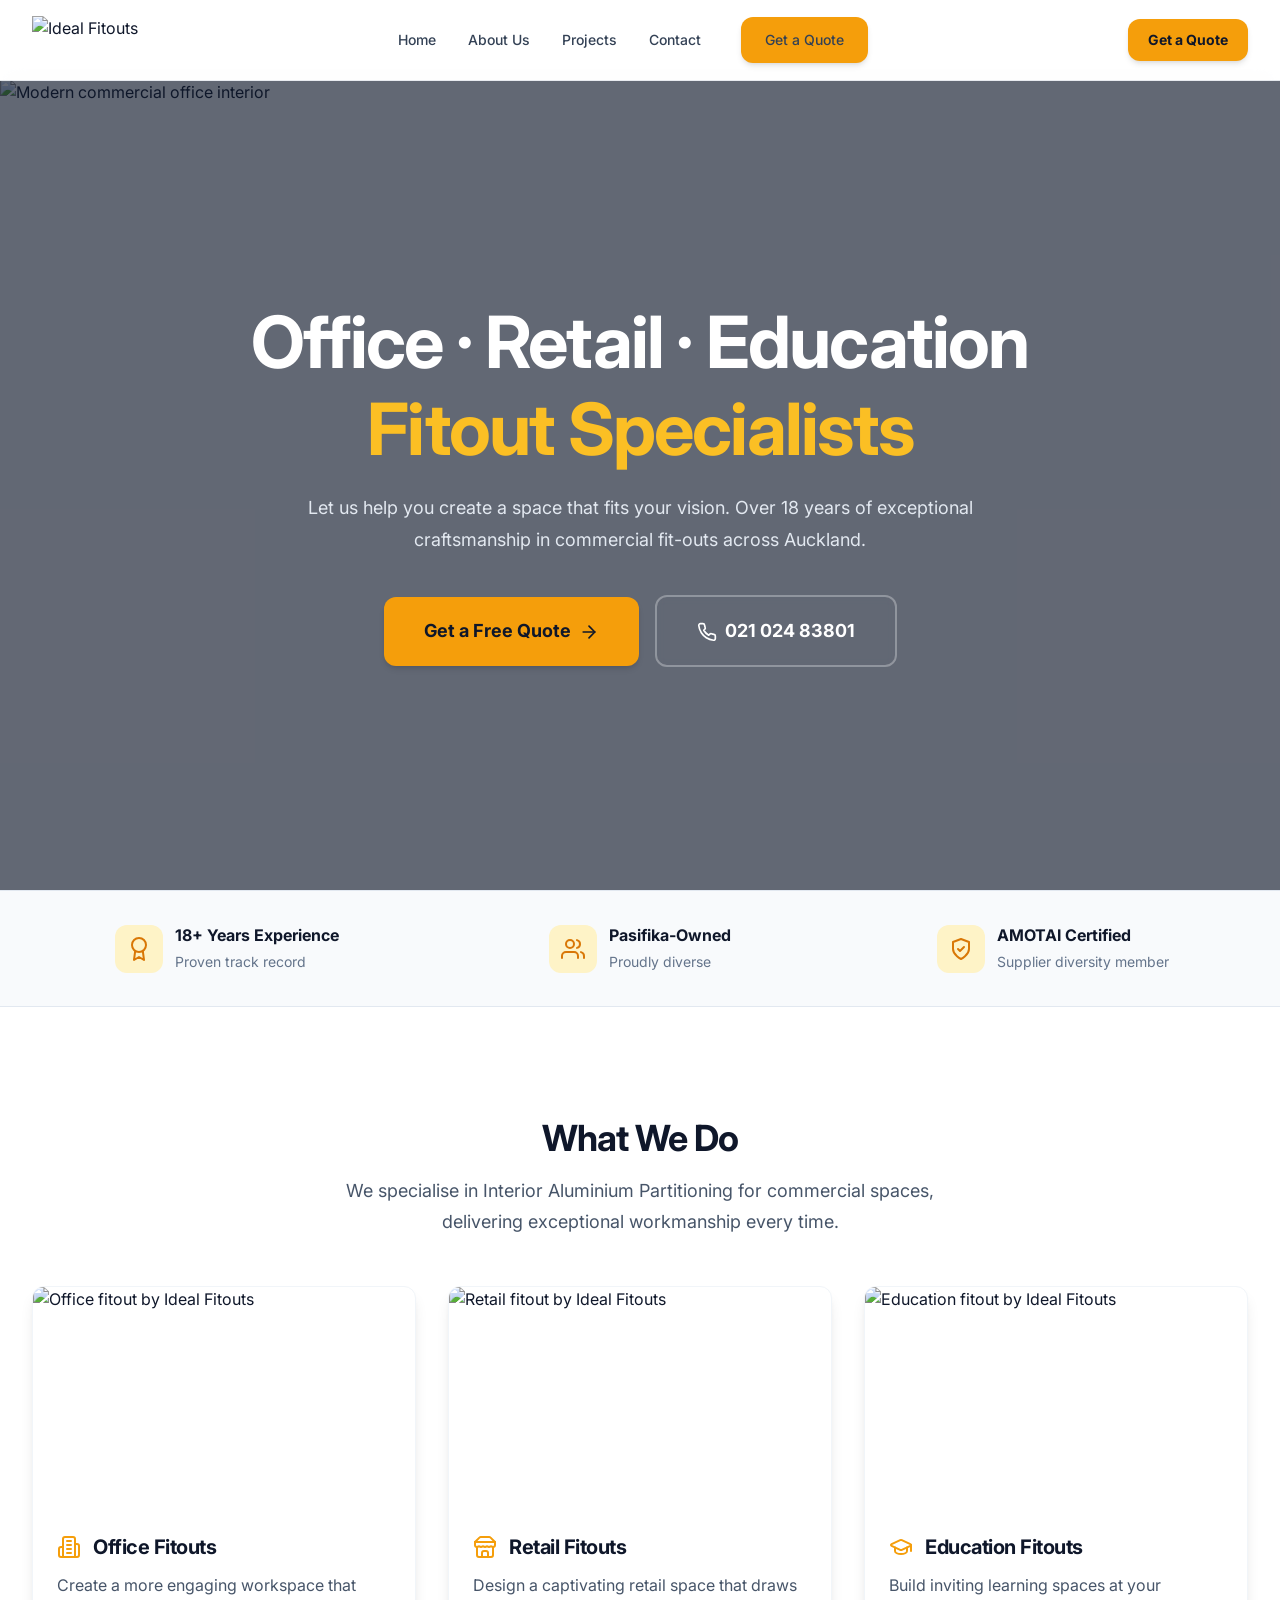
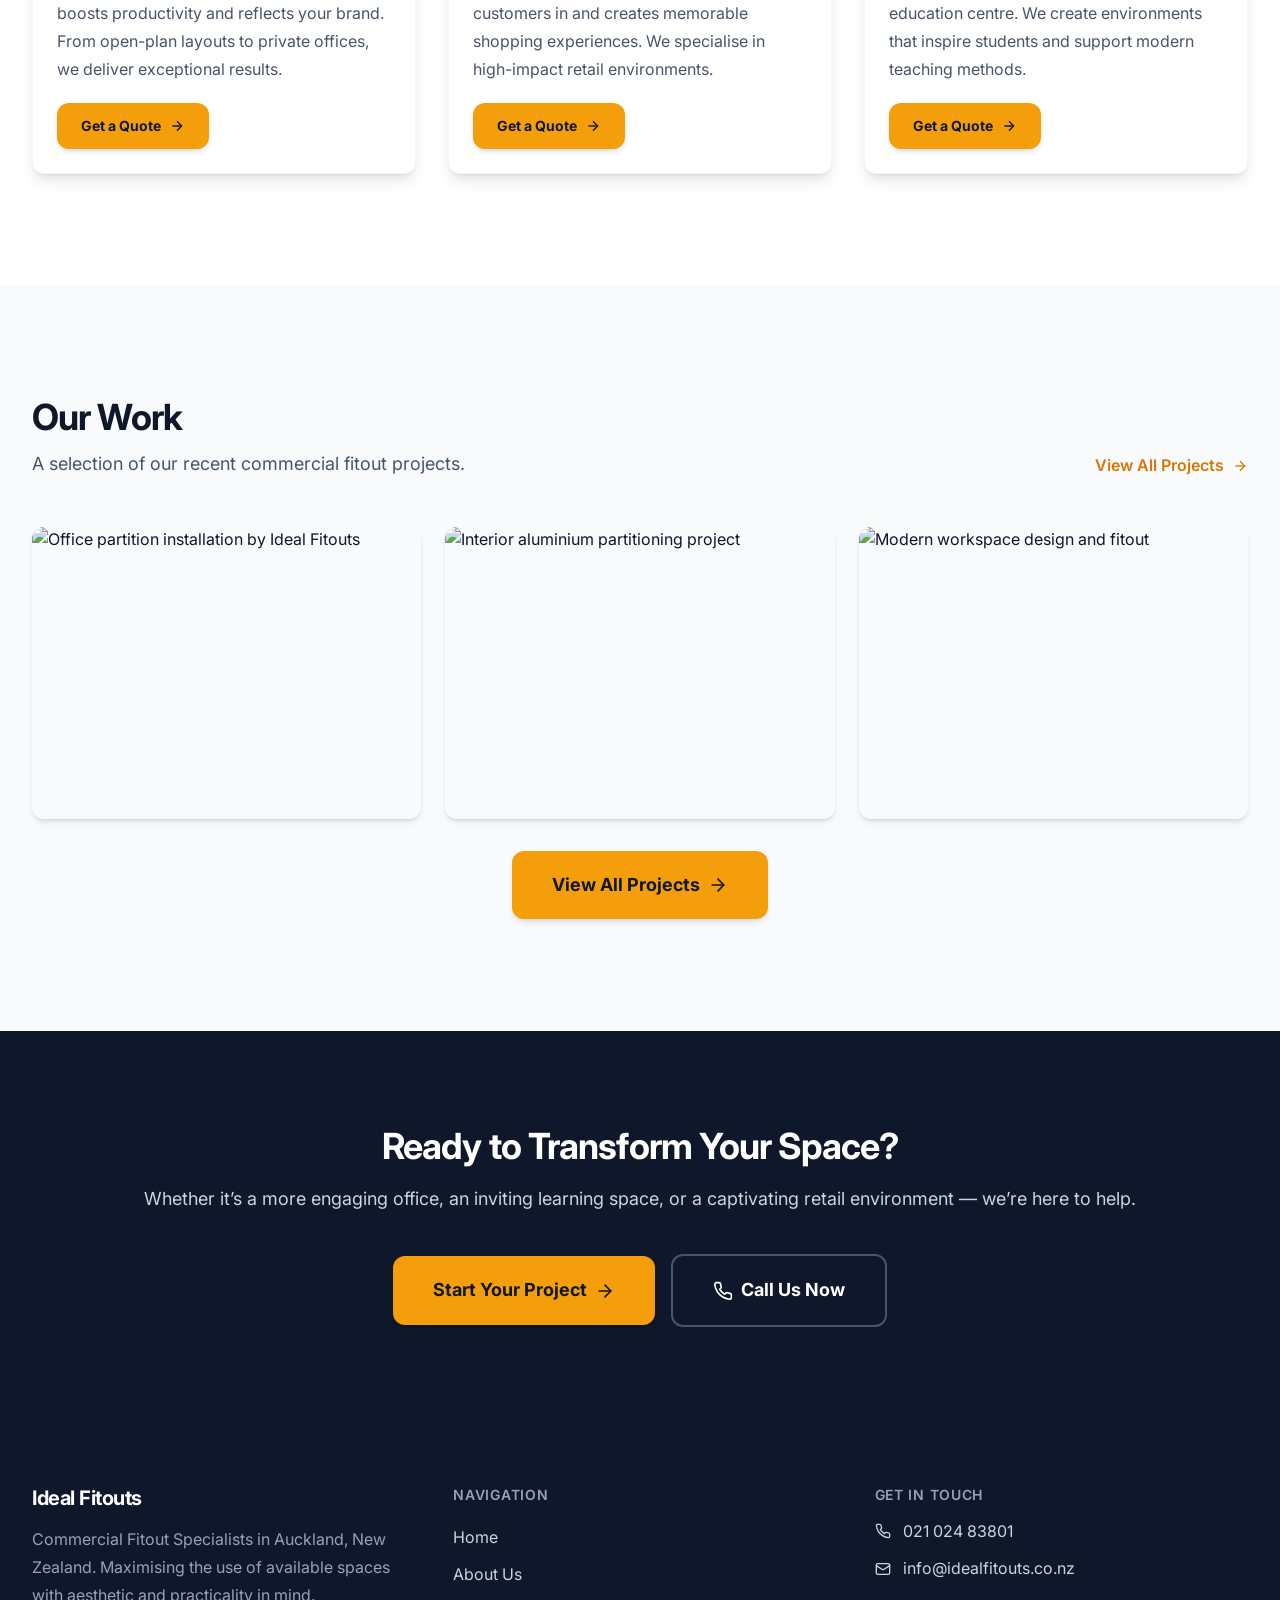
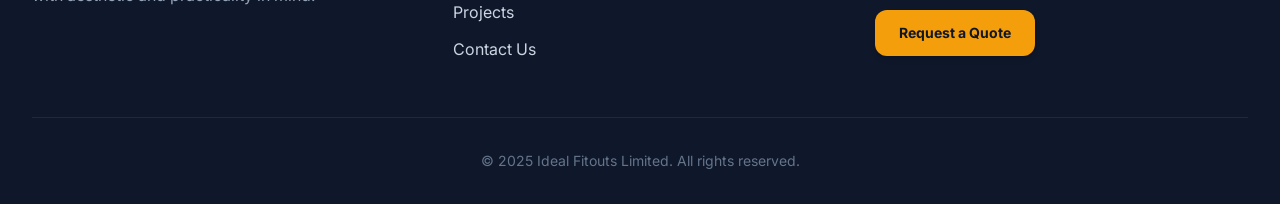
==== index.html @ e1a34239 "Static HTML/CSS/JS rebuild of Ideal Fitouts website Plain HTML, CSS, vanilla JS — zero dependencies," ====
<!DOCTYPE html>
<html lang="en">
<head>
  <meta charset="UTF-8" />
  <meta name="viewport" content="width=device-width, initial-scale=1.0" />
  <title>Ideal Fitouts | Office - Retail - Education | Commercial Fitouts Auckland</title>
  <meta name="description" content="Commercial Fitout Specialists in Auckland, New Zealand. 18+ years experience in Office, Retail, and Education fit-outs. Pasifika-owned, AMOTAI certified." />
  <link rel="preconnect" href="https://fonts.googleapis.com" />
  <link rel="preconnect" href="https://fonts.gstatic.com" crossorigin />
  <link href="https://fonts.googleapis.com/css2?family=Inter:wght@400;500;600;700;800&display=swap" rel="stylesheet" />
  <link rel="stylesheet" href="css/style.css" />
</head>
<body>

  <!-- Navbar -->
  <header class="navbar">
    <nav class="container navbar-inner">
      <a href="index.html" class="navbar-logo">
        <img src="images/logo.png" alt="Ideal Fitouts" />
      </a>

      <div class="navbar-links">
        <a href="index.html">Home</a>
        <a href="about.html">About Us</a>
        <a href="projects.html">Projects</a>
        <a href="contact.html">Contact</a>
        <a href="contact.html" class="btn btn-amber btn-md">Get a Quote</a>
      </div>

      <div class="navbar-mobile-actions">
        <a href="contact.html" class="btn btn-amber btn-sm">Get a Quote</a>
        <button id="hamburger" class="hamburger" aria-label="Toggle menu">
          <svg class="icon-menu" viewBox="0 0 24 24" width="24" height="24" fill="none" stroke="currentColor" stroke-width="2" stroke-linecap="round"><line x1="3" y1="6" x2="21" y2="6"/><line x1="3" y1="12" x2="21" y2="12"/><line x1="3" y1="18" x2="21" y2="18"/></svg>
          <svg class="icon-close" viewBox="0 0 24 24" width="24" height="24" fill="none" stroke="currentColor" stroke-width="2" stroke-linecap="round" style="display:none"><line x1="18" y1="6" x2="6" y2="18"/><line x1="6" y1="6" x2="18" y2="18"/></svg>
        </button>
      </div>
    </nav>

    <div id="mobile-menu" class="mobile-menu">
      <a href="index.html">Home</a>
      <a href="about.html">About Us</a>
      <a href="projects.html">Projects</a>
      <a href="contact.html">Contact</a>
    </div>
  </header>

  <div class="navbar-spacer"></div>

  <!-- Hero -->
  <section class="hero">
    <img
      src="https://images.unsplash.com/photo-1497366216548-37526070297c?w=1920&q=80"
      alt="Modern commercial office interior"
      class="hero-bg"
      loading="eager"
    />
    <div class="hero-overlay"></div>
    <div class="hero-content">
      <h1>
        Office &middot; Retail &middot; Education
        <span class="accent">Fitout Specialists</span>
      </h1>
      <p class="subtitle">
        Let us help you create a space that fits your vision. Over 18 years of exceptional craftsmanship in commercial fit-outs across Auckland.
      </p>
      <div class="hero-actions">
        <a href="contact.html" class="btn btn-amber btn-lg btn-full-mobile">
          Get a Free Quote
          <svg class="icon" viewBox="0 0 24 24"><line x1="5" y1="12" x2="19" y2="12"/><polyline points="12 5 19 12 12 19"/></svg>
        </a>
        <a href="tel:+642102483801" class="btn btn-outline-white btn-lg btn-full-mobile">
          <svg class="icon" viewBox="0 0 24 24"><path d="M22 16.92v3a2 2 0 0 1-2.18 2 19.79 19.79 0 0 1-8.63-3.07 19.5 19.5 0 0 1-6-6 19.79 19.79 0 0 1-3.07-8.67A2 2 0 0 1 4.11 2h3a2 2 0 0 1 2 1.72 12.84 12.84 0 0 0 .7 2.81 2 2 0 0 1-.45 2.11L8.09 9.91a16 16 0 0 0 6 6l1.27-1.27a2 2 0 0 1 2.11-.45 12.84 12.84 0 0 0 2.81.7A2 2 0 0 1 22 16.92z"/></svg>
          021 024 83801
        </a>
      </div>
    </div>
  </section>

  <!-- Trust Bar -->
  <section class="trust-bar">
    <div class="container">
      <div class="trust-bar-grid">
        <div class="trust-item">
          <div class="trust-icon">
            <svg viewBox="0 0 24 24" fill="none" stroke="currentColor" stroke-width="2" stroke-linecap="round" stroke-linejoin="round"><circle cx="12" cy="8" r="7"/><polyline points="8.21 13.89 7 23 12 20 17 23 15.79 13.88"/></svg>
          </div>
          <div>
            <strong>18+ Years Experience</strong>
            <span>Proven track record</span>
          </div>
        </div>
        <div class="trust-item">
          <div class="trust-icon">
            <svg viewBox="0 0 24 24" fill="none" stroke="currentColor" stroke-width="2" stroke-linecap="round" stroke-linejoin="round"><path d="M17 21v-2a4 4 0 0 0-4-4H5a4 4 0 0 0-4 4v2"/><circle cx="9" cy="7" r="4"/><path d="M23 21v-2a4 4 0 0 0-3-3.87"/><path d="M16 3.13a4 4 0 0 1 0 7.75"/></svg>
          </div>
          <div>
            <strong>Pasifika-Owned</strong>
            <span>Proudly diverse</span>
          </div>
        </div>
        <div class="trust-item">
          <div class="trust-icon">
            <svg viewBox="0 0 24 24" fill="none" stroke="currentColor" stroke-width="2" stroke-linecap="round" stroke-linejoin="round"><path d="M12 22s8-4 8-10V5l-8-3-8 3v7c0 6 8 10 8 10z"/><polyline points="9 12 11 14 15 10"/></svg>
          </div>
          <div>
            <strong>AMOTAI Certified</strong>
            <span>Supplier diversity member</span>
          </div>
        </div>
      </div>
    </div>
  </section>

  <!-- Services -->
  <section class="section">
    <div class="container">
      <div class="section-header">
        <h2>What We Do</h2>
        <p>We specialise in Interior Aluminium Partitioning for commercial spaces, delivering exceptional workmanship every time.</p>
      </div>

      <div class="services-grid">
        <!-- Office -->
        <article class="service-card">
          <div class="service-card-img">
            <img src="https://static.wixstatic.com/media/e3d81d_4b9f9f3edc104f62aff90c038e306049~mv2.jpg/v1/fill/w_960,h_640,al_c,q_80/e3d81d_4b9f9f3edc104f62aff90c038e306049~mv2.jpg" alt="Office fitout by Ideal Fitouts" loading="lazy" />
          </div>
          <div class="service-card-body">
            <div class="service-card-title">
              <svg class="icon-lg" viewBox="0 0 24 24" fill="none" stroke="currentColor" stroke-width="2" stroke-linecap="round" stroke-linejoin="round"><path d="M6 22V4a2 2 0 0 1 2-2h8a2 2 0 0 1 2 2v18Z"/><path d="M6 12H4a2 2 0 0 0-2 2v6a2 2 0 0 0 2 2h2"/><path d="M18 9h2a2 2 0 0 1 2 2v9a2 2 0 0 1-2 2h-2"/><path d="M10 6h4"/><path d="M10 10h4"/><path d="M10 14h4"/><path d="M10 18h4"/></svg>
              <h3>Office Fitouts</h3>
            </div>
            <p>Create a more engaging workspace that boosts productivity and reflects your brand. From open-plan layouts to private offices, we deliver exceptional results.</p>
            <a href="contact.html" class="btn btn-amber btn-md">
              Get a Quote
              <svg class="icon-sm" viewBox="0 0 24 24" fill="none" stroke="currentColor" stroke-width="2"><line x1="5" y1="12" x2="19" y2="12"/><polyline points="12 5 19 12 12 19"/></svg>
            </a>
          </div>
        </article>

        <!-- Retail -->
        <article class="service-card">
          <div class="service-card-img">
            <img src="https://static.wixstatic.com/media/e3d81d_235309435ac1477396e7fe3db8f65233~mv2.jpg/v1/fill/w_960,h_640,al_c,q_80/e3d81d_235309435ac1477396e7fe3db8f65233~mv2.jpg" alt="Retail fitout by Ideal Fitouts" loading="lazy" />
          </div>
          <div class="service-card-body">
            <div class="service-card-title">
              <svg class="icon-lg" viewBox="0 0 24 24" fill="none" stroke="currentColor" stroke-width="2" stroke-linecap="round" stroke-linejoin="round"><path d="m2 7 4.41-4.41A2 2 0 0 1 7.83 2h8.34a2 2 0 0 1 1.42.59L22 7"/><path d="M4 12v8a2 2 0 0 0 2 2h12a2 2 0 0 0 2-2v-8"/><path d="M15 22v-4a2 2 0 0 0-2-2h-2a2 2 0 0 0-2 2v4"/><path d="M2 7h20"/><path d="M22 7v3a2 2 0 0 1-2 2a2.7 2.7 0 0 1-1.59-.63.7.7 0 0 0-.82 0A2.7 2.7 0 0 1 16 12a2.7 2.7 0 0 1-1.59-.63.7.7 0 0 0-.82 0A2.7 2.7 0 0 1 12 12a2.7 2.7 0 0 1-1.59-.63.7.7 0 0 0-.82 0A2.7 2.7 0 0 1 8 12a2.7 2.7 0 0 1-1.59-.63.7.7 0 0 0-.82 0A2.7 2.7 0 0 1 4 12a2 2 0 0 1-2-2V7"/></svg>
              <h3>Retail Fitouts</h3>
            </div>
            <p>Design a captivating retail space that draws customers in and creates memorable shopping experiences. We specialise in high-impact retail environments.</p>
            <a href="contact.html" class="btn btn-amber btn-md">
              Get a Quote
              <svg class="icon-sm" viewBox="0 0 24 24" fill="none" stroke="currentColor" stroke-width="2"><line x1="5" y1="12" x2="19" y2="12"/><polyline points="12 5 19 12 12 19"/></svg>
            </a>
          </div>
        </article>

        <!-- Education -->
        <article class="service-card">
          <div class="service-card-img">
            <img src="https://static.wixstatic.com/media/e3d81d_835d061e50944b97b0710657ace3a393~mv2.jpg/v1/fill/w_960,h_640,al_c,q_80/e3d81d_835d061e50944b97b0710657ace3a393~mv2.jpg" alt="Education fitout by Ideal Fitouts" loading="lazy" />
          </div>
          <div class="service-card-body">
            <div class="service-card-title">
              <svg class="icon-lg" viewBox="0 0 24 24" fill="none" stroke="currentColor" stroke-width="2" stroke-linecap="round" stroke-linejoin="round"><path d="M21.42 10.922a1 1 0 0 0-.019-1.838L12.83 5.18a2 2 0 0 0-1.66 0L2.6 9.08a1 1 0 0 0 0 1.832l8.57 3.908a2 2 0 0 0 1.66 0z"/><path d="M22 10v6"/><path d="M6 12.5V16a6 3 0 0 0 12 0v-3.5"/></svg>
              <h3>Education Fitouts</h3>
            </div>
            <p>Build inviting learning spaces at your education centre. We create environments that inspire students and support modern teaching methods.</p>
            <a href="contact.html" class="btn btn-amber btn-md">
              Get a Quote
              <svg class="icon-sm" viewBox="0 0 24 24" fill="none" stroke="currentColor" stroke-width="2"><line x1="5" y1="12" x2="19" y2="12"/><polyline points="12 5 19 12 12 19"/></svg>
            </a>
          </div>
        </article>
      </div>
    </div>
  </section>

  <!-- Our Work Preview -->
  <section class="section section-alt">
    <div class="container">
      <div class="work-header">
        <div>
          <h2>Our Work</h2>
          <p>A selection of our recent commercial fitout projects.</p>
        </div>
        <a href="projects.html" class="view-all">
          View All Projects
          <svg class="icon-sm" viewBox="0 0 24 24" fill="none" stroke="currentColor" stroke-width="2"><line x1="5" y1="12" x2="19" y2="12"/><polyline points="12 5 19 12 12 19"/></svg>
        </a>
      </div>

      <div class="gallery-grid">
        <a href="projects.html" class="gallery-item">
          <img src="https://static.wixstatic.com/media/e3d81d_a6ca806df1f2491fb72add48bf87ea42~mv2.jpg/v1/fill/w_960,h_640,al_c,q_80/e3d81d_a6ca806df1f2491fb72add48bf87ea42~mv2.jpg" alt="Office partition installation by Ideal Fitouts" loading="lazy" />
          <div class="gallery-overlay"></div>
        </a>
        <a href="projects.html" class="gallery-item">
          <img src="https://static.wixstatic.com/media/e3d81d_fbbb8e26d35941e9a8e77df7a416414a~mv2.jpg/v1/fill/w_960,h_640,al_c,q_80/e3d81d_fbbb8e26d35941e9a8e77df7a416414a~mv2.jpg" alt="Interior aluminium partitioning project" loading="lazy" />
          <div class="gallery-overlay"></div>
        </a>
        <a href="projects.html" class="gallery-item">
          <img src="https://static.wixstatic.com/media/e3d81d_90bae1f312bc46e7979f9fe394ccd5dc~mv2.jpg/v1/fill/w_960,h_640,al_c,q_80/e3d81d_90bae1f312bc46e7979f9fe394ccd5dc~mv2.jpg" alt="Modern workspace design and fitout" loading="lazy" />
          <div class="gallery-overlay"></div>
        </a>
      </div>

      <div style="margin-top:2rem;text-align:center;">
        <a href="projects.html" class="btn btn-amber btn-lg" style="display:inline-flex;">
          View All Projects
          <svg class="icon" viewBox="0 0 24 24" fill="none" stroke="currentColor" stroke-width="2"><line x1="5" y1="12" x2="19" y2="12"/><polyline points="12 5 19 12 12 19"/></svg>
        </a>
      </div>
    </div>
  </section>

  <!-- CTA Banner -->
  <section class="cta-banner">
    <div class="container">
      <h2>Ready to Transform Your Space?</h2>
      <p>Whether it&rsquo;s a more engaging office, an inviting learning space, or a captivating retail environment &mdash; we&rsquo;re here to help.</p>
      <div class="cta-banner-actions">
        <a href="contact.html" class="btn btn-amber btn-lg btn-full-mobile">
          Start Your Project
          <svg class="icon" viewBox="0 0 24 24" fill="none" stroke="currentColor" stroke-width="2"><line x1="5" y1="12" x2="19" y2="12"/><polyline points="12 5 19 12 12 19"/></svg>
        </a>
        <a href="tel:+642102483801" class="btn btn-outline-slate btn-lg btn-full-mobile">
          <svg class="icon" viewBox="0 0 24 24" fill="none" stroke="currentColor" stroke-width="2"><path d="M22 16.92v3a2 2 0 0 1-2.18 2 19.79 19.79 0 0 1-8.63-3.07 19.5 19.5 0 0 1-6-6 19.79 19.79 0 0 1-3.07-8.67A2 2 0 0 1 4.11 2h3a2 2 0 0 1 2 1.72 12.84 12.84 0 0 0 .7 2.81 2 2 0 0 1-.45 2.11L8.09 9.91a16 16 0 0 0 6 6l1.27-1.27a2 2 0 0 1 2.11-.45 12.84 12.84 0 0 0 2.81.7A2 2 0 0 1 22 16.92z"/></svg>
          Call Us Now
        </a>
      </div>
    </div>
  </section>

  <!-- Footer -->
  <footer class="footer">
    <div class="container">
      <div class="footer-grid">
        <div class="footer-brand">
          <h3>Ideal Fitouts</h3>
          <p>Commercial Fitout Specialists in Auckland, New Zealand. Maximising the use of available spaces with aesthetic and practicality in mind.</p>
        </div>
        <div class="footer-nav">
          <h4>Navigation</h4>
          <a href="index.html">Home</a>
          <a href="about.html">About Us</a>
          <a href="projects.html">Projects</a>
          <a href="contact.html">Contact Us</a>
        </div>
        <div class="footer-contact">
          <h4>Get In Touch</h4>
          <a href="tel:+642102483801" class="footer-contact-link">
            <svg viewBox="0 0 24 24" fill="none" stroke="currentColor" stroke-width="2" stroke-linecap="round"><path d="M22 16.92v3a2 2 0 0 1-2.18 2 19.79 19.79 0 0 1-8.63-3.07 19.5 19.5 0 0 1-6-6 19.79 19.79 0 0 1-3.07-8.67A2 2 0 0 1 4.11 2h3a2 2 0 0 1 2 1.72 12.84 12.84 0 0 0 .7 2.81 2 2 0 0 1-.45 2.11L8.09 9.91a16 16 0 0 0 6 6l1.27-1.27a2 2 0 0 1 2.11-.45 12.84 12.84 0 0 0 2.81.7A2 2 0 0 1 22 16.92z"/></svg>
            021 024 83801
          </a>
          <a href="mailto:info@idealfitouts.co.nz" class="footer-contact-link">
            <svg viewBox="0 0 24 24" fill="none" stroke="currentColor" stroke-width="2" stroke-linecap="round"><rect width="20" height="16" x="2" y="4" rx="2"/><path d="m22 7-8.97 5.7a1.94 1.94 0 0 1-2.06 0L2 7"/></svg>
            info@idealfitouts.co.nz
          </a>
          <a href="contact.html" class="btn btn-amber btn-md" style="margin-top:1rem;">Request a Quote</a>
        </div>
      </div>
      <div class="footer-bottom">
        &copy; 2025 Ideal Fitouts Limited. All rights reserved.
      </div>
    </div>
    <div class="footer-mobile-spacer"></div>
  </footer>

  <!-- Mobile Sticky Bottom CTA -->
  <div class="mobile-sticky-cta">
    <a href="tel:+642102483801" class="cta-call">
      <svg class="icon" viewBox="0 0 24 24" fill="none" stroke="currentColor" stroke-width="2"><path d="M22 16.92v3a2 2 0 0 1-2.18 2 19.79 19.79 0 0 1-8.63-3.07 19.5 19.5 0 0 1-6-6 19.79 19.79 0 0 1-3.07-8.67A2 2 0 0 1 4.11 2h3a2 2 0 0 1 2 1.72 12.84 12.84 0 0 0 .7 2.81 2 2 0 0 1-.45 2.11L8.09 9.91a16 16 0 0 0 6 6l1.27-1.27a2 2 0 0 1 2.11-.45 12.84 12.84 0 0 0 2.81.7A2 2 0 0 1 22 16.92z"/></svg>
      Call Now
    </a>
    <a href="contact.html" class="cta-quote">Get a Quote</a>
  </div>

  <script src="js/main.js"></script>
</body>
</html>
---- css/style.css ----
/* =================================================================
   IDEAL FITOUTS — Design System & Component Styles
   Colors: Slate-900 (primary), Amber-500 (accent/CTA), White/Slate-50
   Typography: Inter — tracking-tight headers, leading-relaxed body
   ================================================================= */

/* --- Reset & Base --- */
*,
*::before,
*::after {
  margin: 0;
  padding: 0;
  box-sizing: border-box;
}

:root {
  --color-white: #ffffff;
  --color-slate-50: #f8fafc;
  --color-slate-100: #f1f5f9;
  --color-slate-200: #e2e8f0;
  --color-slate-300: #cbd5e1;
  --color-slate-400: #94a3b8;
  --color-slate-500: #64748b;
  --color-slate-600: #475569;
  --color-slate-700: #334155;
  --color-slate-800: #1e293b;
  --color-slate-900: #0f172a;
  --color-amber-100: #fef3c7;
  --color-amber-200: #fde68a;
  --color-amber-400: #fbbf24;
  --color-amber-500: #f59e0b;
  --color-amber-600: #d97706;
  --color-amber-800: #92400e;
  --color-green-100: #dcfce7;
  --color-green-500: #22c55e;
  --color-green-600: #16a34a;
  --color-red-50: #fef2f2;
  --color-red-200: #fecaca;
  --color-red-500: #ef4444;
  --color-red-700: #b91c1c;
  --font-sans: "Inter", ui-sans-serif, system-ui, -apple-system, sans-serif;
  --shadow-md: 0 4px 6px -1px rgb(0 0 0 / 0.1), 0 2px 4px -2px rgb(0 0 0 / 0.1);
  --shadow-lg: 0 10px 15px -3px rgb(0 0 0 / 0.1), 0 4px 6px -4px rgb(0 0 0 / 0.1);
  --shadow-xl: 0 20px 25px -5px rgb(0 0 0 / 0.1), 0 8px 10px -6px rgb(0 0 0 / 0.1);
}

html {
  scroll-behavior: smooth;
}

body {
  font-family: var(--font-sans);
  color: var(--color-slate-900);
  background: var(--color-white);
  -webkit-font-smoothing: antialiased;
  -moz-osx-font-smoothing: grayscale;
  line-height: 1.6;
}

img {
  display: block;
  max-width: 100%;
  height: auto;
}

a {
  color: inherit;
  text-decoration: none;
}

ul, ol {
  list-style: none;
}

button {
  font-family: inherit;
  cursor: pointer;
  border: none;
  background: none;
}

/* --- Utilities --- */
.container {
  width: 100%;
  max-width: 1280px;
  margin: 0 auto;
  padding: 0 1rem;
}

.sr-only {
  position: absolute;
  width: 1px;
  height: 1px;
  padding: 0;
  margin: -1px;
  overflow: hidden;
  clip: rect(0, 0, 0, 0);
  white-space: nowrap;
  border: 0;
}

/* --- Typography --- */
h1, h2, h3, h4 {
  letter-spacing: -0.025em;
  line-height: 1.1;
}

.text-relaxed {
  line-height: 1.75;
}

/* --- Buttons --- */
.btn {
  display: inline-flex;
  align-items: center;
  justify-content: center;
  gap: 0.5rem;
  font-weight: 700;
  border-radius: 0.75rem;
  transition: all 0.2s ease;
  white-space: nowrap;
  cursor: pointer;
  text-decoration: none;
}

.btn-amber {
  background: var(--color-amber-500);
  color: var(--color-slate-900);
  box-shadow: var(--shadow-md);
}
.btn-amber:hover {
  background: var(--color-amber-600);
  box-shadow: var(--shadow-lg);
  transform: scale(1.02);
}

.btn-outline-white {
  border: 2px solid rgba(255, 255, 255, 0.3);
  color: var(--color-white);
  backdrop-filter: blur(4px);
}
.btn-outline-white:hover {
  border-color: rgba(255, 255, 255, 0.6);
}

.btn-outline-slate {
  border: 2px solid var(--color-slate-600);
  color: var(--color-white);
}
.btn-outline-slate:hover {
  border-color: var(--color-slate-400);
}

.btn-lg {
  font-size: 1.125rem;
  padding: 1.25rem 2.5rem;
}

.btn-md {
  font-size: 0.875rem;
  padding: 0.75rem 1.5rem;
}

.btn-sm {
  font-size: 0.875rem;
  padding: 0.625rem 1.25rem;
}

.btn-full {
  width: 100%;
}

/* --- Lucide SVG Icons (inline) --- */
.icon {
  width: 1.25rem;
  height: 1.25rem;
  flex-shrink: 0;
  stroke: currentColor;
  stroke-width: 2;
  stroke-linecap: round;
  stroke-linejoin: round;
  fill: none;
}

.icon-sm {
  width: 1rem;
  height: 1rem;
}

.icon-lg {
  width: 1.5rem;
  height: 1.5rem;
}

.icon-xl {
  width: 2rem;
  height: 2rem;
}

/* --- Navbar --- */
.navbar {
  position: fixed;
  top: 0;
  left: 0;
  right: 0;
  z-index: 50;
  background: rgba(255, 255, 255, 0.8);
  backdrop-filter: blur(12px);
  -webkit-backdrop-filter: blur(12px);
  border-bottom: 1px solid rgba(226, 232, 240, 0.5);
}

.navbar-inner {
  display: flex;
  align-items: center;
  justify-content: space-between;
  height: 5rem;
}

.navbar-logo img {
  height: 3rem;
  width: auto;
}

.navbar-links {
  display: none;
  align-items: center;
  gap: 2rem;
}

.navbar-links a {
  font-size: 0.875rem;
  font-weight: 500;
  color: var(--color-slate-700);
  transition: color 0.2s;
}
.navbar-links a:hover {
  color: var(--color-slate-900);
}

.navbar-links .btn {
  margin-left: 0.5rem;
}

.navbar-mobile-actions {
  display: flex;
  align-items: center;
  gap: 0.75rem;
}

.hamburger {
  padding: 0.5rem;
  color: var(--color-slate-700);
  display: flex;
  align-items: center;
}
.hamburger svg {
  width: 1.5rem;
  height: 1.5rem;
}

.mobile-menu {
  display: none;
  background: var(--color-white);
  border-top: 1px solid var(--color-slate-100);
  padding: 1rem;
}
.mobile-menu.open {
  display: block;
}
.mobile-menu a {
  display: block;
  padding: 0.75rem 1rem;
  font-size: 1rem;
  font-weight: 500;
  color: var(--color-slate-700);
  border-radius: 0.5rem;
  transition: background 0.15s;
}
.mobile-menu a:hover {
  background: var(--color-slate-50);
}

.navbar-spacer {
  height: 5rem;
}

/* --- Sticky Mobile Bottom CTA --- */
.mobile-sticky-cta {
  position: fixed;
  bottom: 0;
  left: 0;
  right: 0;
  z-index: 50;
  display: flex;
  background: var(--color-white);
  border-top: 1px solid var(--color-slate-200);
  box-shadow: 0 -4px 20px rgba(0, 0, 0, 0.1);
}

.mobile-sticky-cta a {
  flex: 1;
  display: flex;
  align-items: center;
  justify-content: center;
  gap: 0.5rem;
  padding: 1rem;
  font-size: 1rem;
  font-weight: 700;
  transition: background 0.15s;
}

.mobile-sticky-cta .cta-call {
  background: var(--color-slate-900);
  color: var(--color-white);
}
.mobile-sticky-cta .cta-call:hover {
  background: var(--color-slate-800);
}

.mobile-sticky-cta .cta-quote {
  background: var(--color-amber-500);
  color: var(--color-slate-900);
}
.mobile-sticky-cta .cta-quote:hover {
  background: var(--color-amber-600);
}

/* --- Hero Sections --- */
.hero {
  position: relative;
  min-height: 90vh;
  display: flex;
  align-items: center;
  justify-content: center;
  overflow: hidden;
}

.hero-bg {
  position: absolute;
  inset: 0;
  width: 100%;
  height: 100%;
  object-fit: cover;
}

.hero-overlay {
  position: absolute;
  inset: 0;
  background: rgba(15, 23, 42, 0.65);
}

.hero-content {
  position: relative;
  z-index: 10;
  max-width: 56rem;
  padding: 0 1rem;
  text-align: center;
}

.hero h1 {
  font-size: 2.25rem;
  font-weight: 700;
  color: var(--color-white);
}
.hero h1 .accent {
  display: block;
  margin-top: 0.5rem;
  color: var(--color-amber-400);
}

.hero .subtitle {
  margin-top: 1.5rem;
  font-size: 1.125rem;
  color: var(--color-slate-200);
  line-height: 1.75;
  max-width: 42rem;
  margin-left: auto;
  margin-right: auto;
}

.hero-actions {
  margin-top: 2.5rem;
  display: flex;
  flex-direction: column;
  align-items: center;
  gap: 1rem;
}

/* Page Banner (About, Projects, Contact) */
.page-banner {
  background: var(--color-slate-900);
  padding: 5rem 0 5rem;
  text-align: center;
}
.page-banner h1 {
  font-size: 2.25rem;
  font-weight: 700;
  color: var(--color-white);
}
.page-banner p {
  margin-top: 1rem;
  font-size: 1.125rem;
  color: var(--color-slate-300);
  max-width: 42rem;
  margin-left: auto;
  margin-right: auto;
  line-height: 1.75;
}

/* --- Trust Bar --- */
.trust-bar {
  background: var(--color-slate-50);
  border-top: 1px solid var(--color-slate-200);
  border-bottom: 1px solid var(--color-slate-200);
  padding: 2rem 0;
}

.trust-bar-grid {
  display: grid;
  grid-template-columns: 1fr;
  gap: 1.5rem;
}

.trust-item {
  display: flex;
  align-items: center;
  justify-content: center;
  gap: 0.75rem;
}

.trust-icon {
  flex-shrink: 0;
  display: flex;
  align-items: center;
  justify-content: center;
  width: 3rem;
  height: 3rem;
  background: var(--color-amber-100);
  border-radius: 0.75rem;
}
.trust-icon svg {
  width: 1.5rem;
  height: 1.5rem;
  color: var(--color-amber-600);
  stroke: var(--color-amber-600);
}

.trust-item strong {
  display: block;
  color: var(--color-slate-900);
}
.trust-item span {
  font-size: 0.875rem;
  color: var(--color-slate-500);
}

/* --- Section Shared --- */
.section {
  padding: 5rem 0;
}
.section-alt {
  background: var(--color-slate-50);
}
.section-dark {
  background: var(--color-slate-900);
  color: var(--color-white);
}

.section-header {
  text-align: center;
  margin-bottom: 3rem;
}
.section-header h2 {
  font-size: 1.875rem;
  font-weight: 700;
  color: var(--color-slate-900);
}
.section-dark .section-header h2 {
  color: var(--color-white);
}
.section-header p {
  margin-top: 1rem;
  font-size: 1.125rem;
  color: var(--color-slate-600);
  max-width: 42rem;
  margin-left: auto;
  margin-right: auto;
  line-height: 1.75;
}
.section-dark .section-header p {
  color: var(--color-slate-300);
}

/* --- Service Cards --- */
.services-grid {
  display: grid;
  grid-template-columns: 1fr;
  gap: 2rem;
}

.service-card {
  background: var(--color-white);
  border: 1px solid var(--color-slate-100);
  border-radius: 0.75rem;
  overflow: hidden;
  box-shadow: var(--shadow-lg);
  transition: box-shadow 0.3s, transform 0.3s;
}
.service-card:hover {
  box-shadow: var(--shadow-xl);
  transform: translateY(-2px);
}

.service-card-img {
  position: relative;
  height: 14rem;
  overflow: hidden;
}
.service-card-img img {
  width: 100%;
  height: 100%;
  object-fit: cover;
  transition: transform 0.5s;
}
.service-card:hover .service-card-img img {
  transform: scale(1.05);
}

.service-card-body {
  padding: 1.5rem;
}
.service-card-title {
  display: flex;
  align-items: center;
  gap: 0.75rem;
  margin-bottom: 0.75rem;
}
.service-card-title svg {
  color: var(--color-amber-500);
  stroke: var(--color-amber-500);
}
.service-card-title h3 {
  font-size: 1.25rem;
  font-weight: 700;
}
.service-card-body p {
  color: var(--color-slate-600);
  line-height: 1.75;
  margin-bottom: 1.25rem;
}

/* --- Work/Gallery Grid --- */
.work-header {
  display: flex;
  align-items: flex-end;
  justify-content: space-between;
  margin-bottom: 3rem;
}
.work-header h2 {
  font-size: 1.875rem;
  font-weight: 700;
}
.work-header p {
  margin-top: 0.75rem;
  font-size: 1.125rem;
  color: var(--color-slate-600);
}
.work-header .view-all {
  display: none;
  align-items: center;
  gap: 0.5rem;
  font-weight: 600;
  color: var(--color-amber-600);
  transition: color 0.2s;
}
.work-header .view-all:hover {
  color: var(--color-amber-700);
}

.gallery-grid {
  display: grid;
  grid-template-columns: 1fr;
  gap: 1rem;
}

.gallery-item {
  position: relative;
  border-radius: 0.75rem;
  overflow: hidden;
  box-shadow: var(--shadow-md);
  transition: box-shadow 0.3s, transform 0.3s;
  aspect-ratio: 4 / 3;
}
.gallery-item:hover {
  box-shadow: var(--shadow-xl);
}
.gallery-item img {
  width: 100%;
  height: 100%;
  object-fit: cover;
  transition: transform 0.5s;
}
.gallery-item:hover img {
  transform: scale(1.05);
}
.gallery-item .gallery-overlay {
  position: absolute;
  inset: 0;
  background: linear-gradient(to top, rgba(15, 23, 42, 0.5), transparent, transparent);
  opacity: 0;
  transition: opacity 0.3s;
}
.gallery-item:hover .gallery-overlay {
  opacity: 1;
}

.gallery-item.span-2 {
  aspect-ratio: 4 / 3;
}

/* --- CTA Banner --- */
.cta-banner {
  background: var(--color-slate-900);
  padding: 5rem 0;
  text-align: center;
}
.cta-banner h2 {
  font-size: 1.875rem;
  font-weight: 700;
  color: var(--color-white);
}
.cta-banner p {
  margin-top: 1rem;
  font-size: 1.125rem;
  color: var(--color-slate-300);
  line-height: 1.75;
}
.cta-banner-actions {
  margin-top: 2.5rem;
  display: flex;
  flex-direction: column;
  align-items: center;
  gap: 1rem;
}

/* Inline CTA strip */
.cta-strip {
  background: var(--color-slate-900);
  padding: 3rem 0;
}
.cta-strip-inner {
  display: flex;
  flex-direction: column;
  align-items: center;
  gap: 1.5rem;
  text-align: center;
}
.cta-strip h3 {
  font-size: 1.5rem;
  font-weight: 700;
  color: var(--color-white);
}
.cta-strip p {
  color: var(--color-slate-300);
  margin-top: 0.25rem;
}

/* --- About: Split Section --- */
.split-section {
  display: grid;
  grid-template-columns: 1fr;
  gap: 3rem;
  align-items: center;
}

.split-image {
  position: relative;
  border-radius: 1rem;
  overflow: hidden;
  box-shadow: var(--shadow-xl);
  aspect-ratio: 4 / 3;
}
.split-image img {
  width: 100%;
  height: 100%;
  object-fit: cover;
}

.badge-pill {
  display: inline-flex;
  align-items: center;
  gap: 0.5rem;
  background: var(--color-amber-100);
  color: var(--color-amber-800);
  font-weight: 600;
  font-size: 0.875rem;
  padding: 0.5rem 1rem;
  border-radius: 9999px;
  margin-bottom: 1.5rem;
}

.split-content h2 {
  font-size: 1.875rem;
  font-weight: 700;
}
.split-content h2 .accent {
  color: var(--color-amber-500);
}
.split-content .text-body {
  margin-top: 1.5rem;
  display: flex;
  flex-direction: column;
  gap: 1rem;
  color: var(--color-slate-600);
  font-size: 1.125rem;
  line-height: 1.75;
}

/* --- Blockquote --- */
.blockquote-card {
  position: relative;
  background: var(--color-white);
  border-radius: 1rem;
  box-shadow: var(--shadow-lg);
  padding: 2rem;
  border-left: 4px solid var(--color-amber-500);
  max-width: 56rem;
  margin: 0 auto;
}
.blockquote-card .quote-mark {
  color: var(--color-amber-200);
  width: 3rem;
  height: 3rem;
  margin-bottom: 1rem;
}
.blockquote-card blockquote {
  font-size: 1.25rem;
  color: var(--color-slate-700);
  line-height: 1.75;
  font-style: italic;
}
.blockquote-card footer {
  margin-top: 1.5rem;
  display: flex;
  align-items: center;
  gap: 0.75rem;
}
.blockquote-card footer .divider {
  height: 1px;
  flex: 1;
  background: var(--color-slate-200);
}
.blockquote-card cite {
  font-style: normal;
  font-weight: 700;
  color: var(--color-slate-900);
}

/* --- Values List --- */
.values-grid {
  display: grid;
  grid-template-columns: 1fr;
  gap: 3rem;
  align-items: center;
}
.values-list {
  display: flex;
  flex-direction: column;
  gap: 1.5rem;
}
.value-item {
  display: flex;
  gap: 1rem;
}
.value-item .trust-icon {
  flex-shrink: 0;
}
.value-item h3 {
  font-weight: 700;
  color: var(--color-slate-900);
}
.value-item p {
  color: var(--color-slate-600);
  line-height: 1.75;
}

/* --- Partners --- */
.partners-row {
  display: flex;
  flex-wrap: wrap;
  align-items: center;
  justify-content: center;
  gap: 2rem;
}
.partners-row a {
  display: flex;
  align-items: center;
  gap: 0.5rem;
  font-size: 1.125rem;
  font-weight: 600;
  color: var(--color-slate-600);
  transition: color 0.2s;
}
.partners-row a:hover {
  color: var(--color-amber-600);
}

/* --- Process Steps --- */
.steps-grid {
  display: grid;
  grid-template-columns: 1fr;
  gap: 2rem;
}
.step-card {
  text-align: center;
  position: relative;
}
.step-icon {
  display: inline-flex;
  align-items: center;
  justify-content: center;
  width: 5rem;
  height: 5rem;
  background: var(--color-amber-500);
  border-radius: 1rem;
  margin-bottom: 1.5rem;
  box-shadow: var(--shadow-lg);
}
.step-icon svg {
  width: 2rem;
  height: 2rem;
  color: var(--color-slate-900);
  stroke: var(--color-slate-900);
}
.step-label {
  font-size: 0.875rem;
  font-weight: 700;
  color: var(--color-amber-500);
  margin-bottom: 0.5rem;
}
.step-card h3 {
  font-size: 1.25rem;
  font-weight: 700;
  margin-bottom: 0.75rem;
}
.step-card p {
  color: var(--color-slate-600);
  line-height: 1.75;
  max-width: 20rem;
  margin: 0 auto;
}

/* --- Contact Two-Column --- */
.contact-grid {
  display: grid;
  grid-template-columns: 1fr;
  gap: 3rem;
}

.contact-info h2 {
  font-size: 1.5rem;
  font-weight: 700;
  margin-bottom: 1.5rem;
}
.contact-info > p {
  color: var(--color-slate-600);
  line-height: 1.75;
  margin-bottom: 2rem;
}

.contact-details {
  display: flex;
  flex-direction: column;
  gap: 1.25rem;
}
.contact-detail {
  display: flex;
  align-items: center;
  gap: 1rem;
}
.contact-detail .trust-icon {
  transition: background 0.15s;
}
.contact-detail:hover .trust-icon {
  background: var(--color-amber-200);
}
.contact-detail .label {
  font-size: 0.875rem;
  color: var(--color-slate-500);
}
.contact-detail .value {
  font-weight: 700;
  color: var(--color-slate-900);
  font-size: 1.125rem;
}

.contact-badges {
  padding-top: 1.5rem;
  margin-top: 1.5rem;
  border-top: 1px solid var(--color-slate-200);
  display: flex;
  flex-direction: column;
  gap: 1rem;
}
.contact-badge {
  display: flex;
  align-items: center;
  gap: 0.75rem;
  color: var(--color-slate-700);
  font-weight: 500;
}
.contact-badge svg {
  width: 1.25rem;
  height: 1.25rem;
  color: var(--color-amber-500);
  stroke: var(--color-amber-500);
  flex-shrink: 0;
}

/* --- Form Card --- */
.form-card {
  background: var(--color-white);
  border-radius: 1rem;
  box-shadow: var(--shadow-xl);
  border: 1px solid var(--color-slate-100);
  padding: 1.5rem;
}
.form-card h3 {
  font-size: 1.5rem;
  font-weight: 700;
  margin-bottom: 0.5rem;
}
.form-card > p {
  color: var(--color-slate-500);
  margin-bottom: 2rem;
}

.form-row {
  display: grid;
  grid-template-columns: 1fr;
  gap: 1.25rem;
}

.form-group {
  margin-bottom: 1.25rem;
}
.form-group label {
  display: block;
  font-size: 0.875rem;
  font-weight: 500;
  color: var(--color-slate-700);
  margin-bottom: 0.375rem;
}
.form-group label .required {
  color: var(--color-red-500);
}

.form-group input,
.form-group select,
.form-group textarea {
  width: 100%;
  border: 1px solid var(--color-slate-300);
  border-radius: 0.75rem;
  padding: 1rem;
  font-size: 1rem;
  font-family: var(--font-sans);
  color: var(--color-slate-900);
  background: var(--color-white);
  transition: box-shadow 0.15s, border-color 0.15s;
  outline: none;
}
.form-group input::placeholder,
.form-group textarea::placeholder {
  color: var(--color-slate-400);
}
.form-group input:focus,
.form-group select:focus,
.form-group textarea:focus {
  border-color: var(--color-amber-500);
  box-shadow: 0 0 0 3px rgba(245, 158, 11, 0.2);
}
.form-group textarea {
  resize: vertical;
  min-height: 7rem;
}
.form-group select {
  appearance: none;
  background-image: url("data:image/svg+xml,%3Csvg xmlns='http://www.w3.org/2000/svg' width='16' height='16' viewBox='0 0 24 24' fill='none' stroke='%2394a3b8' stroke-width='2'%3E%3Cpolyline points='6 9 12 15 18 9'%3E%3C/polyline%3E%3C/svg%3E");
  background-repeat: no-repeat;
  background-position: right 1rem center;
  padding-right: 2.5rem;
}

.form-submit {
  width: 100%;
  display: inline-flex;
  align-items: center;
  justify-content: center;
  gap: 0.5rem;
  background: var(--color-amber-500);
  color: var(--color-slate-900);
  font-weight: 700;
  font-size: 1.125rem;
  padding: 1rem 2rem;
  border-radius: 0.75rem;
  border: none;
  cursor: pointer;
  transition: all 0.2s;
  box-shadow: var(--shadow-md);
}
.form-submit:hover {
  background: var(--color-amber-600);
  box-shadow: var(--shadow-lg);
}
.form-submit:disabled {
  background: var(--color-amber-400);
  cursor: not-allowed;
}

.form-trust {
  text-align: center;
  font-size: 0.875rem;
  color: var(--color-slate-500);
  margin-top: 1rem;
  display: flex;
  align-items: center;
  justify-content: center;
  gap: 0.25rem;
}
.form-trust svg {
  width: 1rem;
  height: 1rem;
  color: var(--color-green-500);
  stroke: var(--color-green-500);
}

/* Form states */
.form-alert {
  display: flex;
  align-items: flex-start;
  gap: 0.75rem;
  padding: 1rem;
  border-radius: 0.75rem;
  margin-bottom: 1.5rem;
}
.form-alert-error {
  background: var(--color-red-50);
  border: 1px solid var(--color-red-200);
  color: var(--color-red-700);
}

.form-success {
  text-align: center;
  padding: 3rem 1rem;
}
.form-success .success-icon {
  display: inline-flex;
  align-items: center;
  justify-content: center;
  width: 4rem;
  height: 4rem;
  background: var(--color-green-100);
  border-radius: 9999px;
  margin-bottom: 1.5rem;
}
.form-success .success-icon svg {
  width: 2rem;
  height: 2rem;
  color: var(--color-green-600);
  stroke: var(--color-green-600);
}
.form-success h3 {
  font-size: 1.5rem;
  font-weight: 700;
  margin-bottom: 0.75rem;
}
.form-success p {
  color: var(--color-slate-600);
  line-height: 1.75;
  max-width: 28rem;
  margin: 0 auto;
}

/* Spinner */
.spinner {
  display: inline-block;
  width: 1.25rem;
  height: 1.25rem;
  border: 2px solid var(--color-slate-900);
  border-right-color: transparent;
  border-radius: 50%;
  animation: spin 0.6s linear infinite;
}
@keyframes spin {
  to { transform: rotate(360deg); }
}

/* --- Footer --- */
.footer {
  background: var(--color-slate-900);
  color: var(--color-white);
  padding: 4rem 0 0;
}

.footer-grid {
  display: grid;
  grid-template-columns: 1fr;
  gap: 3rem;
}

.footer-brand h3 {
  font-size: 1.25rem;
  font-weight: 700;
  margin-bottom: 1rem;
}
.footer-brand p {
  color: var(--color-slate-400);
  line-height: 1.75;
}

.footer-nav h4,
.footer-contact h4 {
  font-size: 0.875rem;
  font-weight: 600;
  text-transform: uppercase;
  letter-spacing: 0.05em;
  color: var(--color-slate-400);
  margin-bottom: 1rem;
}
.footer-nav a {
  display: block;
  color: var(--color-slate-300);
  padding: 0.375rem 0;
  transition: color 0.15s;
}
.footer-nav a:hover {
  color: var(--color-white);
}

.footer-contact-link {
  display: flex;
  align-items: center;
  gap: 0.75rem;
  color: var(--color-slate-300);
  transition: color 0.15s;
  margin-bottom: 0.75rem;
}
.footer-contact-link:hover {
  color: var(--color-white);
}
.footer-contact-link svg {
  width: 1rem;
  height: 1rem;
  flex-shrink: 0;
}

.footer-bottom {
  margin-top: 3rem;
  padding: 2rem 0;
  border-top: 1px solid var(--color-slate-800);
  text-align: center;
  font-size: 0.875rem;
  color: var(--color-slate-500);
}

.footer-mobile-spacer {
  height: 4rem;
}

/* ===========================================================
   RESPONSIVE BREAKPOINTS
   =========================================================== */

/* sm: 640px */
@media (min-width: 640px) {
  .container {
    padding: 0 1.5rem;
  }
  .hero h1 {
    font-size: 3rem;
  }
  .page-banner h1 {
    font-size: 3rem;
  }
  .section-header h2,
  .cta-banner h2,
  .split-content h2,
  .work-header h2 {
    font-size: 2.25rem;
  }
  .hero-actions,
  .cta-banner-actions {
    flex-direction: row;
    justify-content: center;
  }
  .hero-actions .btn,
  .cta-banner-actions .btn {
    width: auto;
  }
  .trust-bar-grid {
    grid-template-columns: repeat(3, 1fr);
  }
  .gallery-grid {
    grid-template-columns: repeat(2, 1fr);
    gap: 1.5rem;
  }
  .blockquote-card {
    padding: 3rem;
  }
  .blockquote-card blockquote {
    font-size: 1.5rem;
  }
  .form-card {
    padding: 2.5rem;
  }
  .form-row {
    grid-template-columns: 1fr 1fr;
  }
  .cta-strip-inner {
    flex-direction: row;
    justify-content: space-between;
    text-align: left;
  }
  .cta-strip-inner .btn {
    width: auto;
    flex-shrink: 0;
  }
}

/* md: 768px */
@media (min-width: 768px) {
  .navbar-links {
    display: flex;
  }
  .navbar-mobile-actions .hamburger {
    display: none;
  }
  .mobile-menu {
    display: none !important;
  }
  .mobile-sticky-cta {
    display: none;
  }
  .footer-mobile-spacer {
    display: none;
  }
  .services-grid {
    grid-template-columns: repeat(3, 1fr);
  }
  .steps-grid {
    grid-template-columns: repeat(3, 1fr);
  }
  .values-grid {
    grid-template-columns: 1fr 1fr;
  }
  .footer-grid {
    grid-template-columns: repeat(3, 1fr);
  }
  .btn-full-mobile {
    width: auto;
  }
}

/* lg: 1024px */
@media (min-width: 1024px) {
  .container {
    padding: 0 2rem;
  }
  .hero h1 {
    font-size: 4.5rem;
  }
  .page-banner h1 {
    font-size: 3rem;
  }
  .split-section {
    grid-template-columns: 1fr 1fr;
    gap: 4rem;
  }
  .gallery-grid {
    grid-template-columns: repeat(3, 1fr);
  }
  .gallery-item.span-2 {
    grid-column: span 2;
  }
  .gallery-item.span-2-row {
    grid-column: span 2;
    grid-row: span 2;
    aspect-ratio: 1;
  }
  .contact-grid {
    grid-template-columns: 2fr 3fr;
    gap: 4rem;
  }
  .work-header .view-all {
    display: inline-flex;
  }
  .section {
    padding: 7rem 0;
  }
  .cta-banner {
    padding: 6rem 0;
  }
}
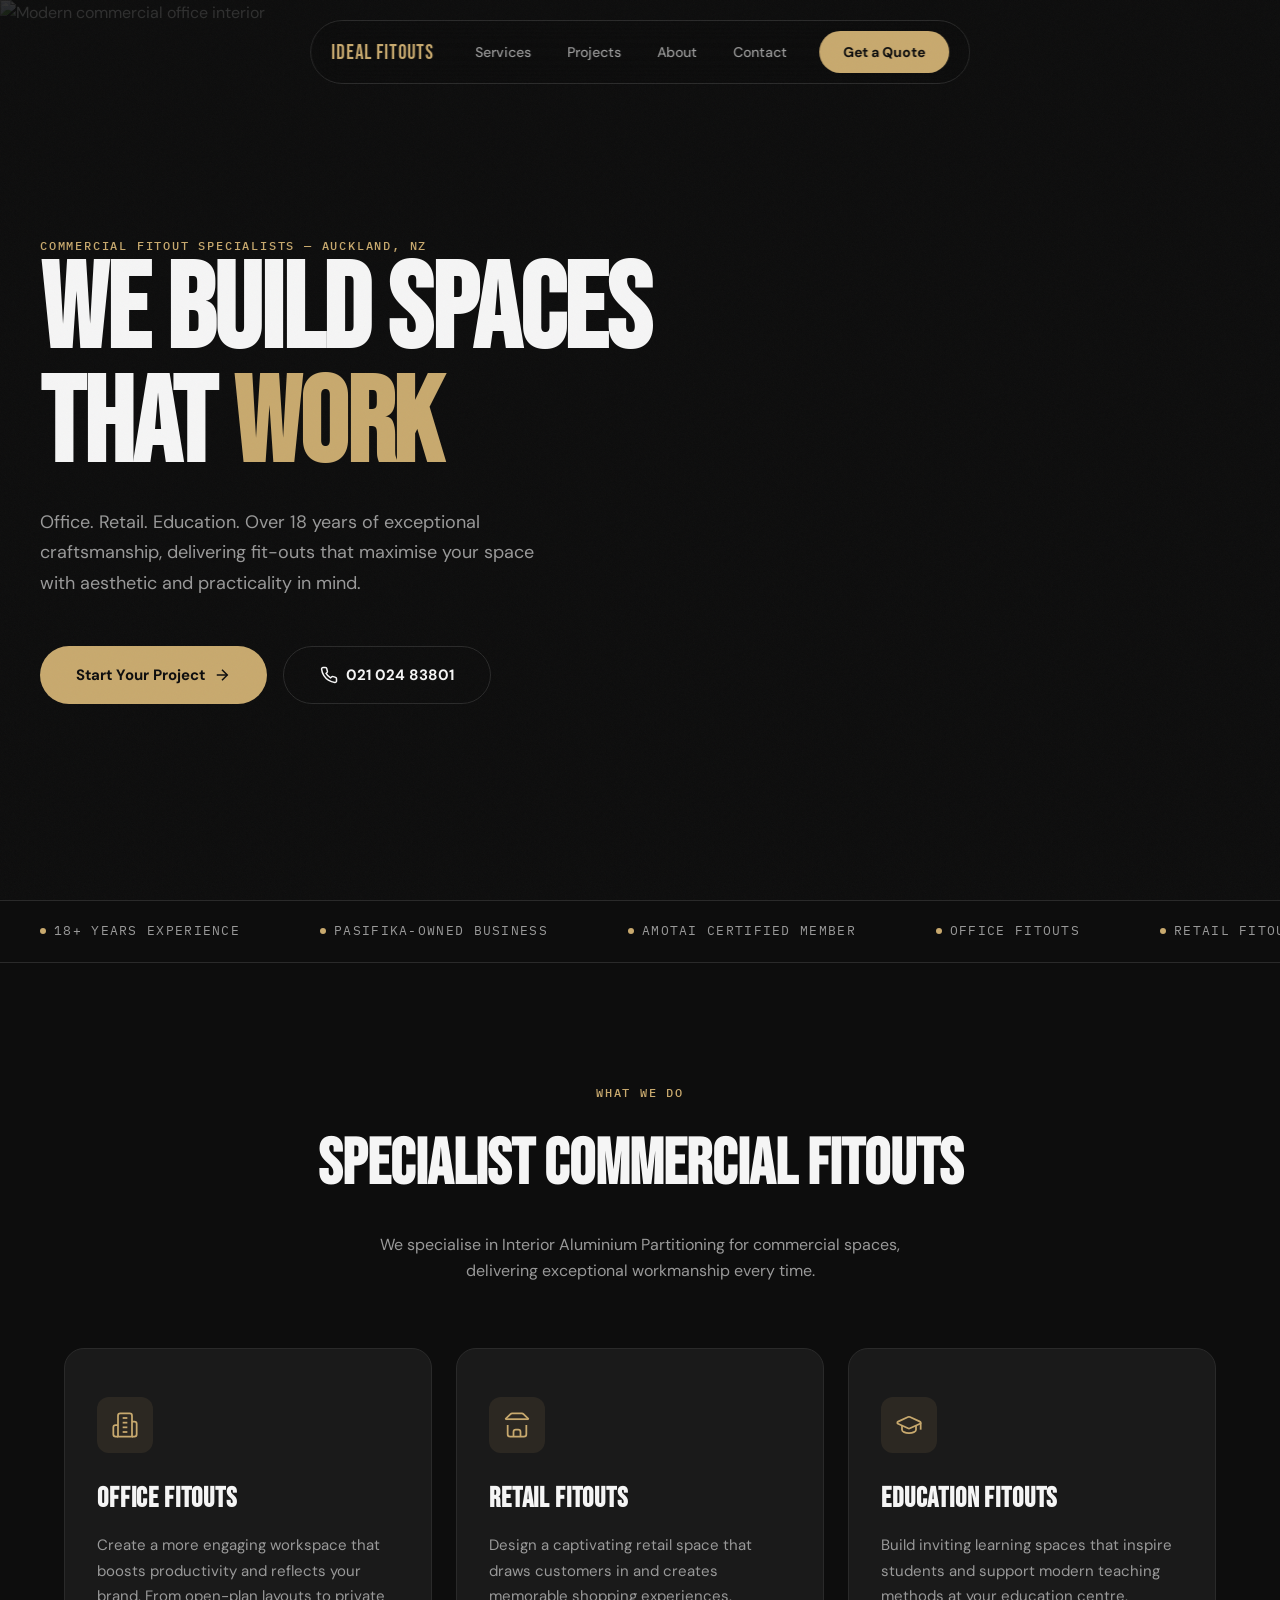
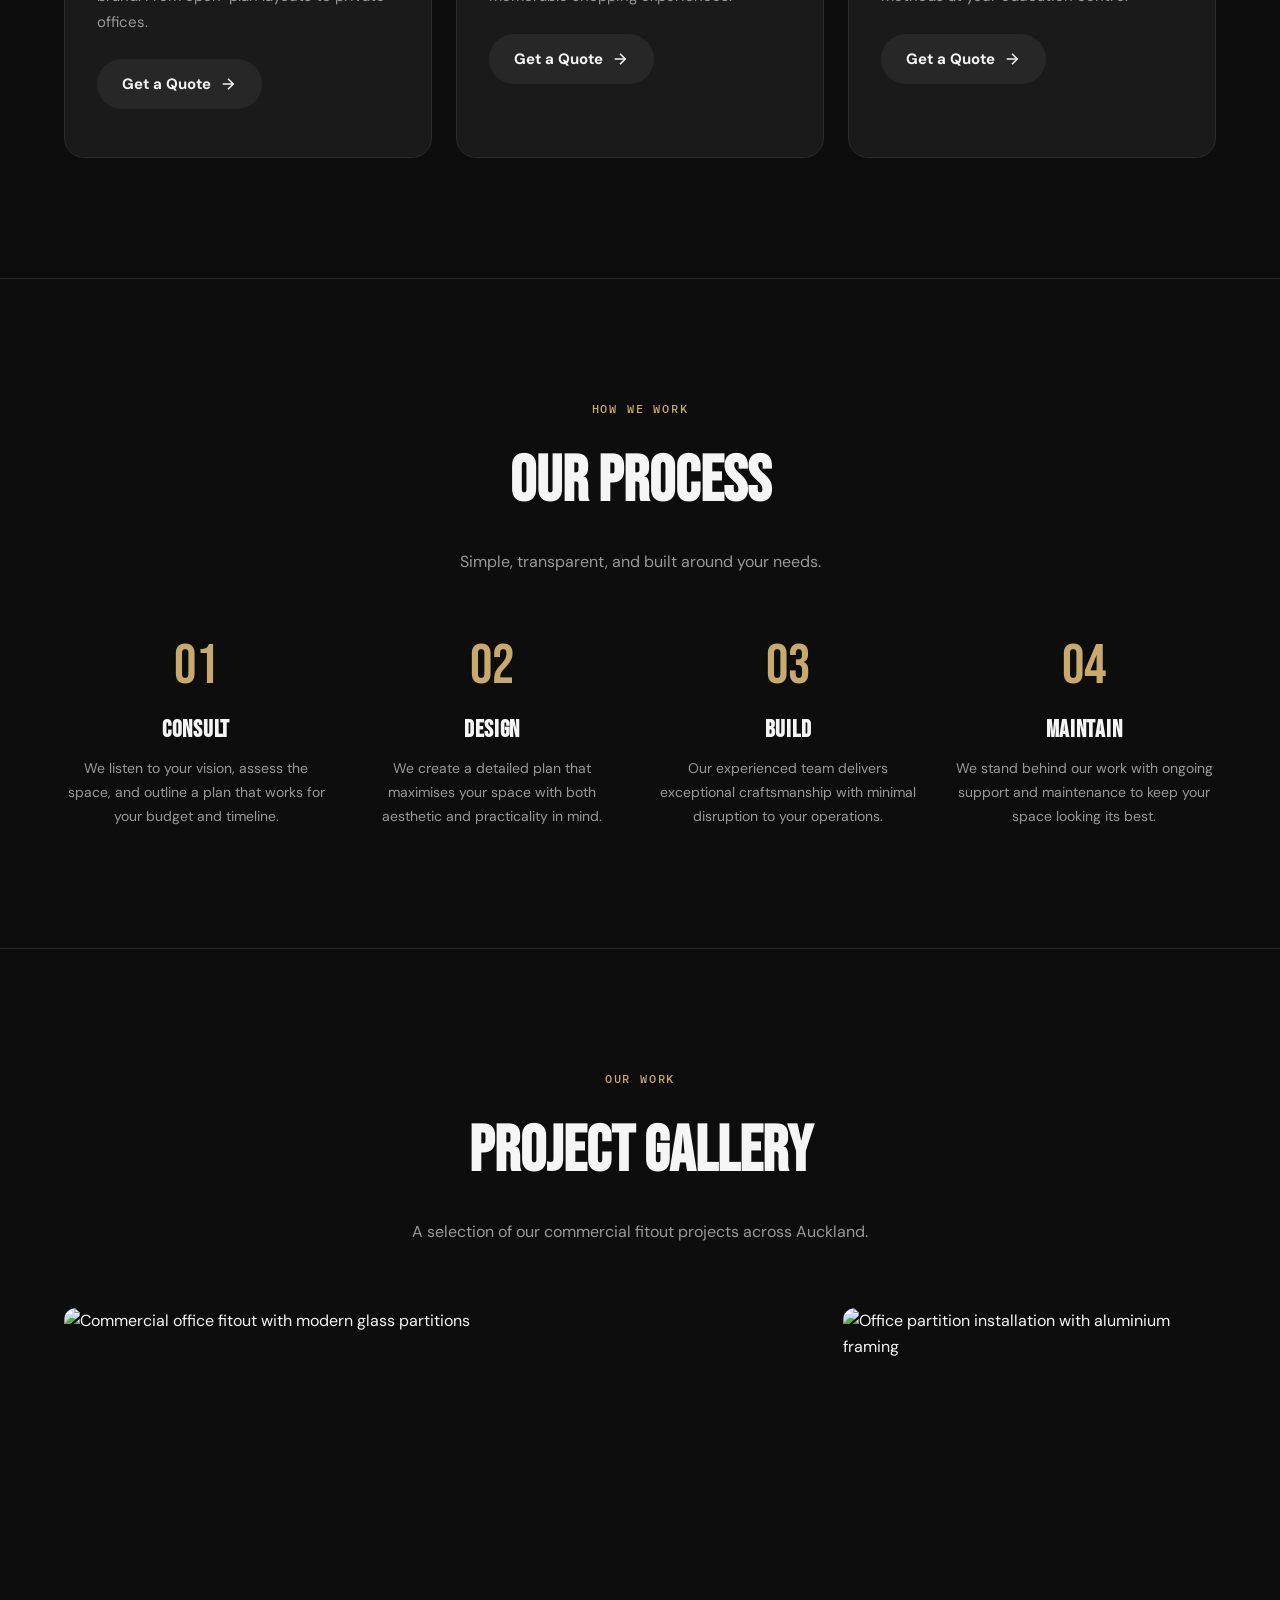
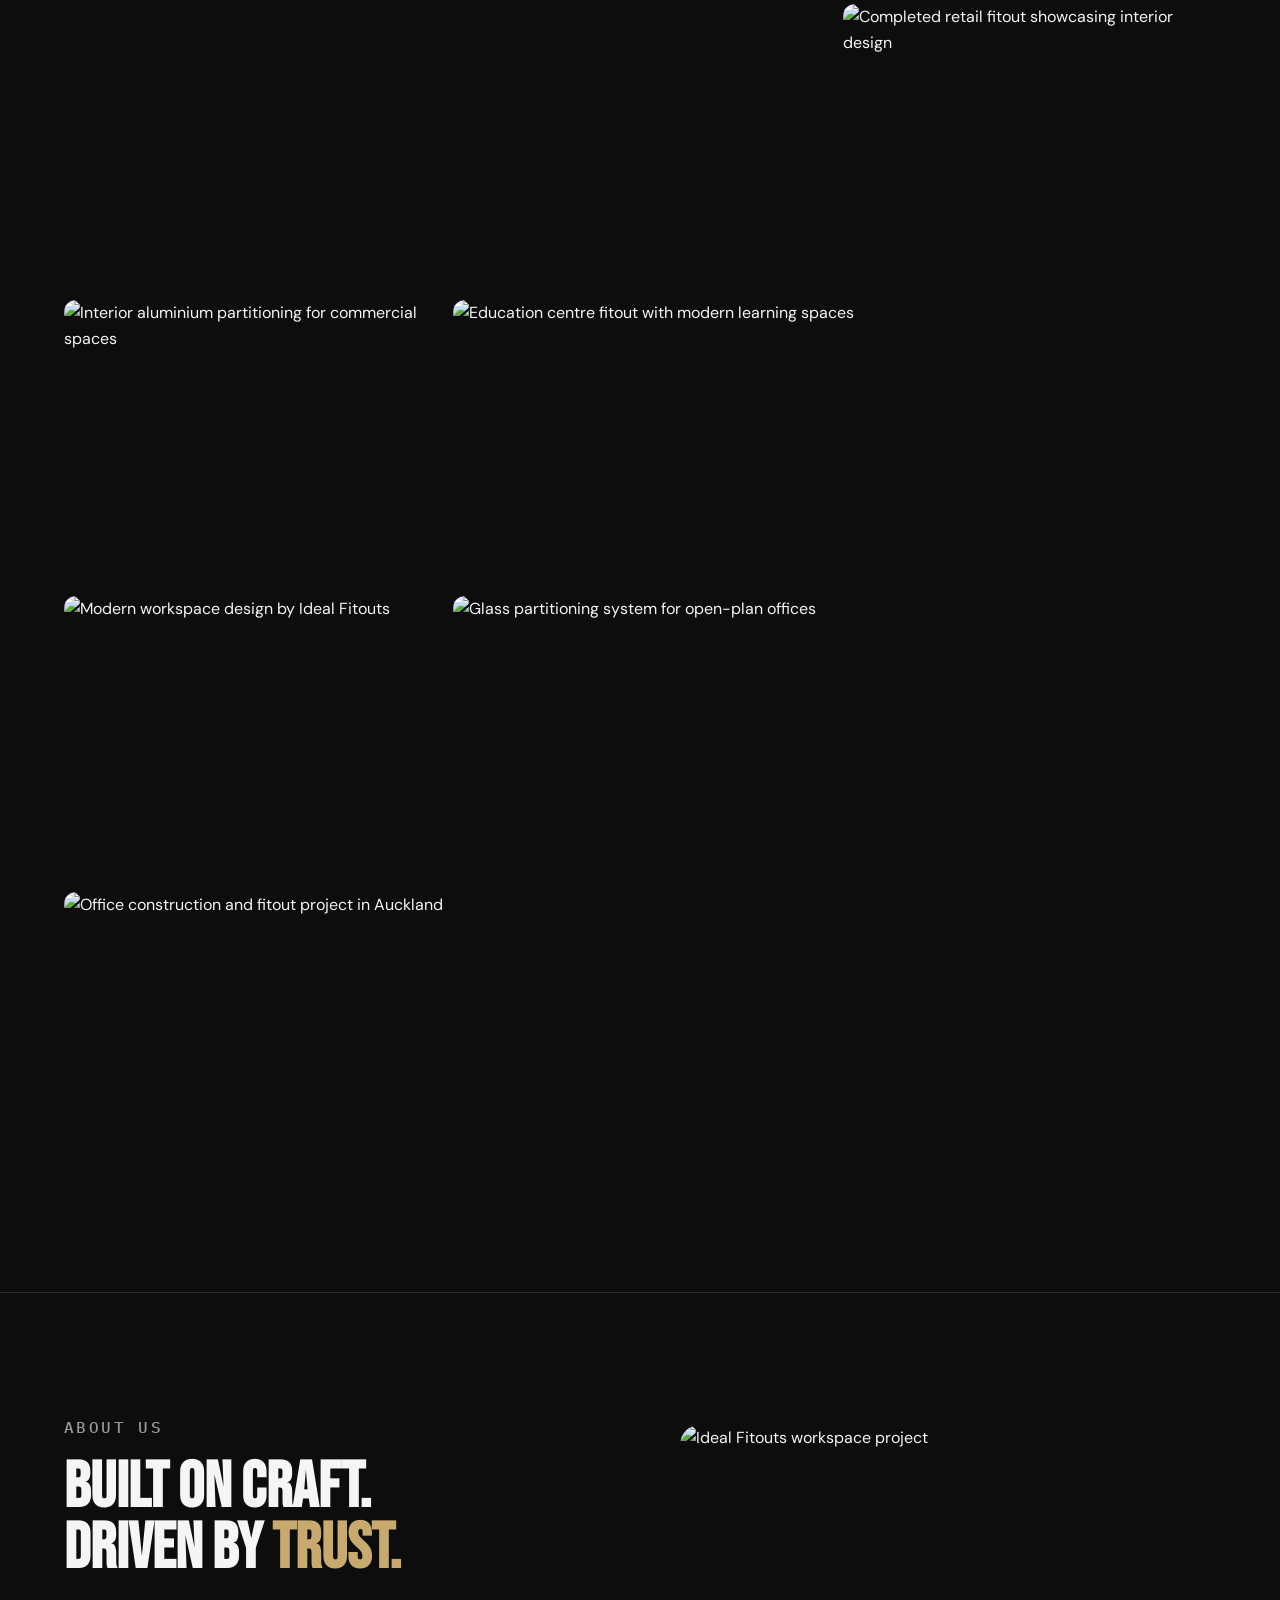
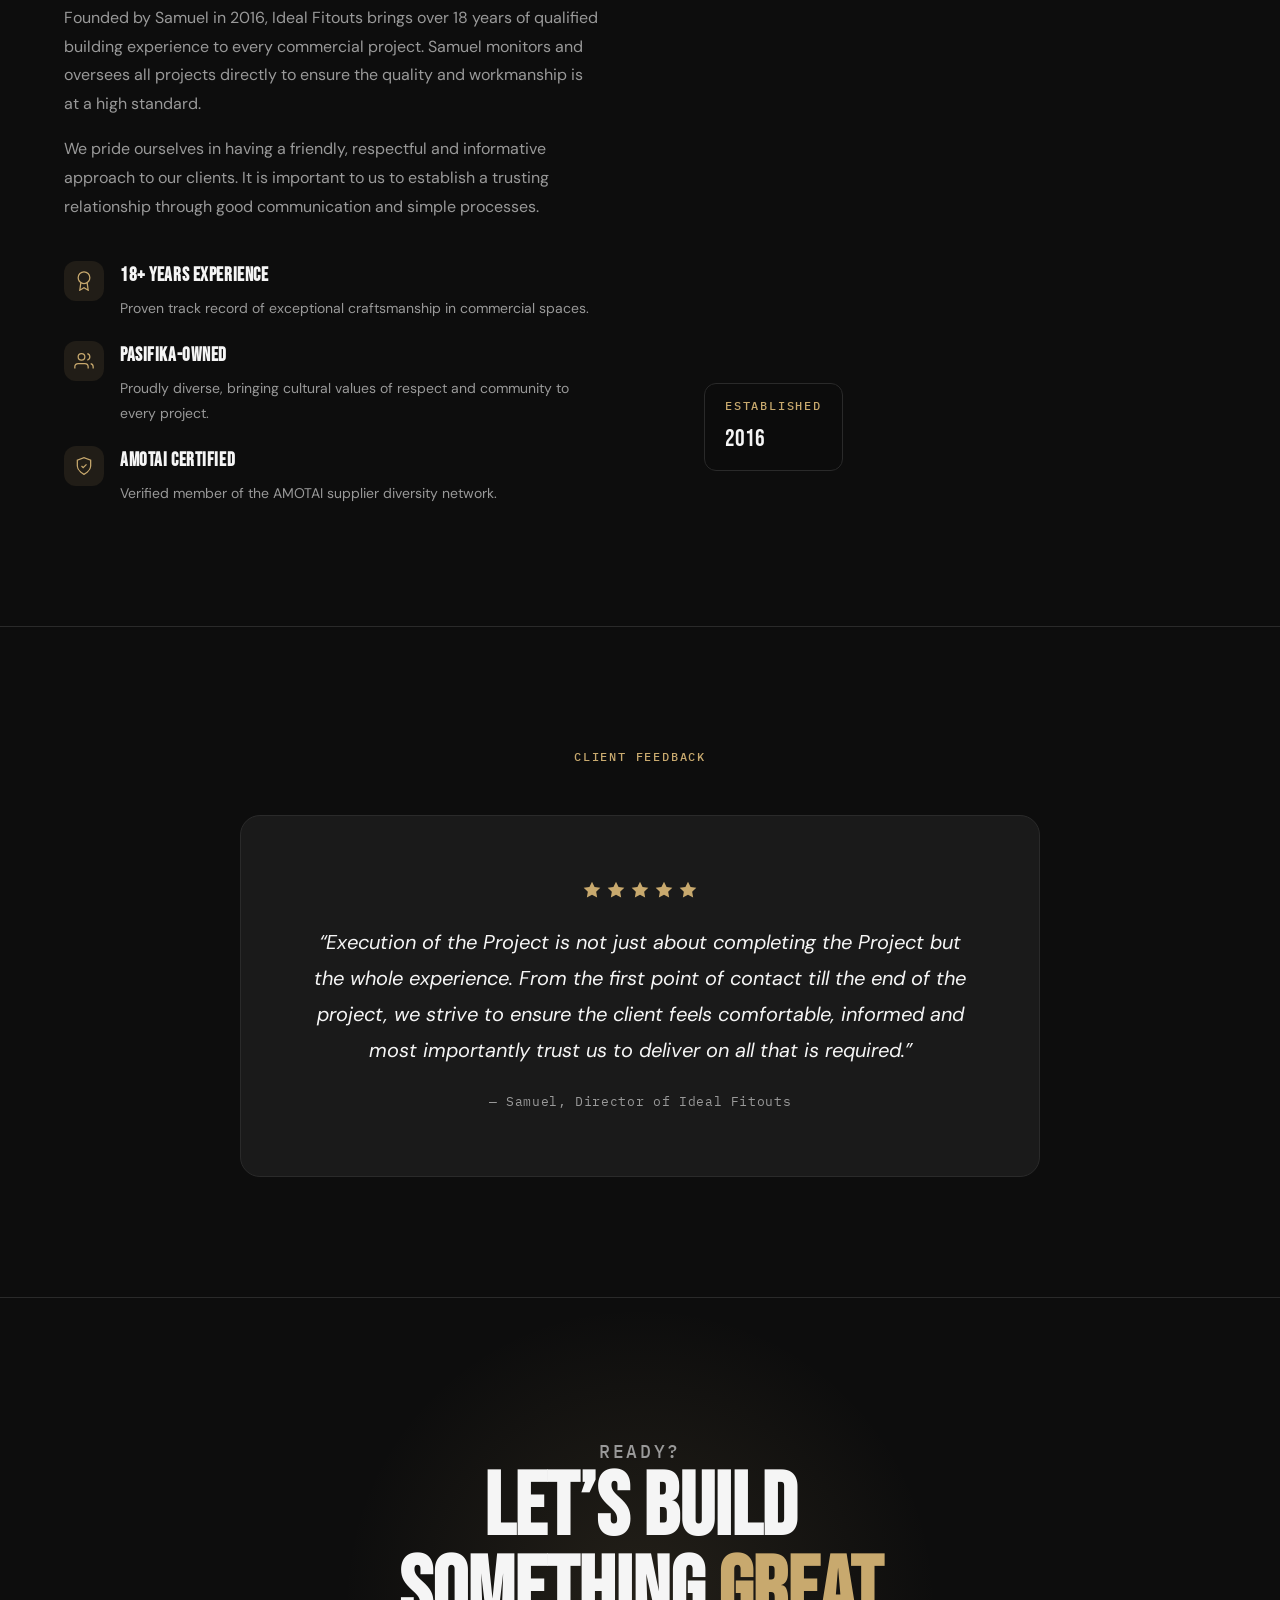
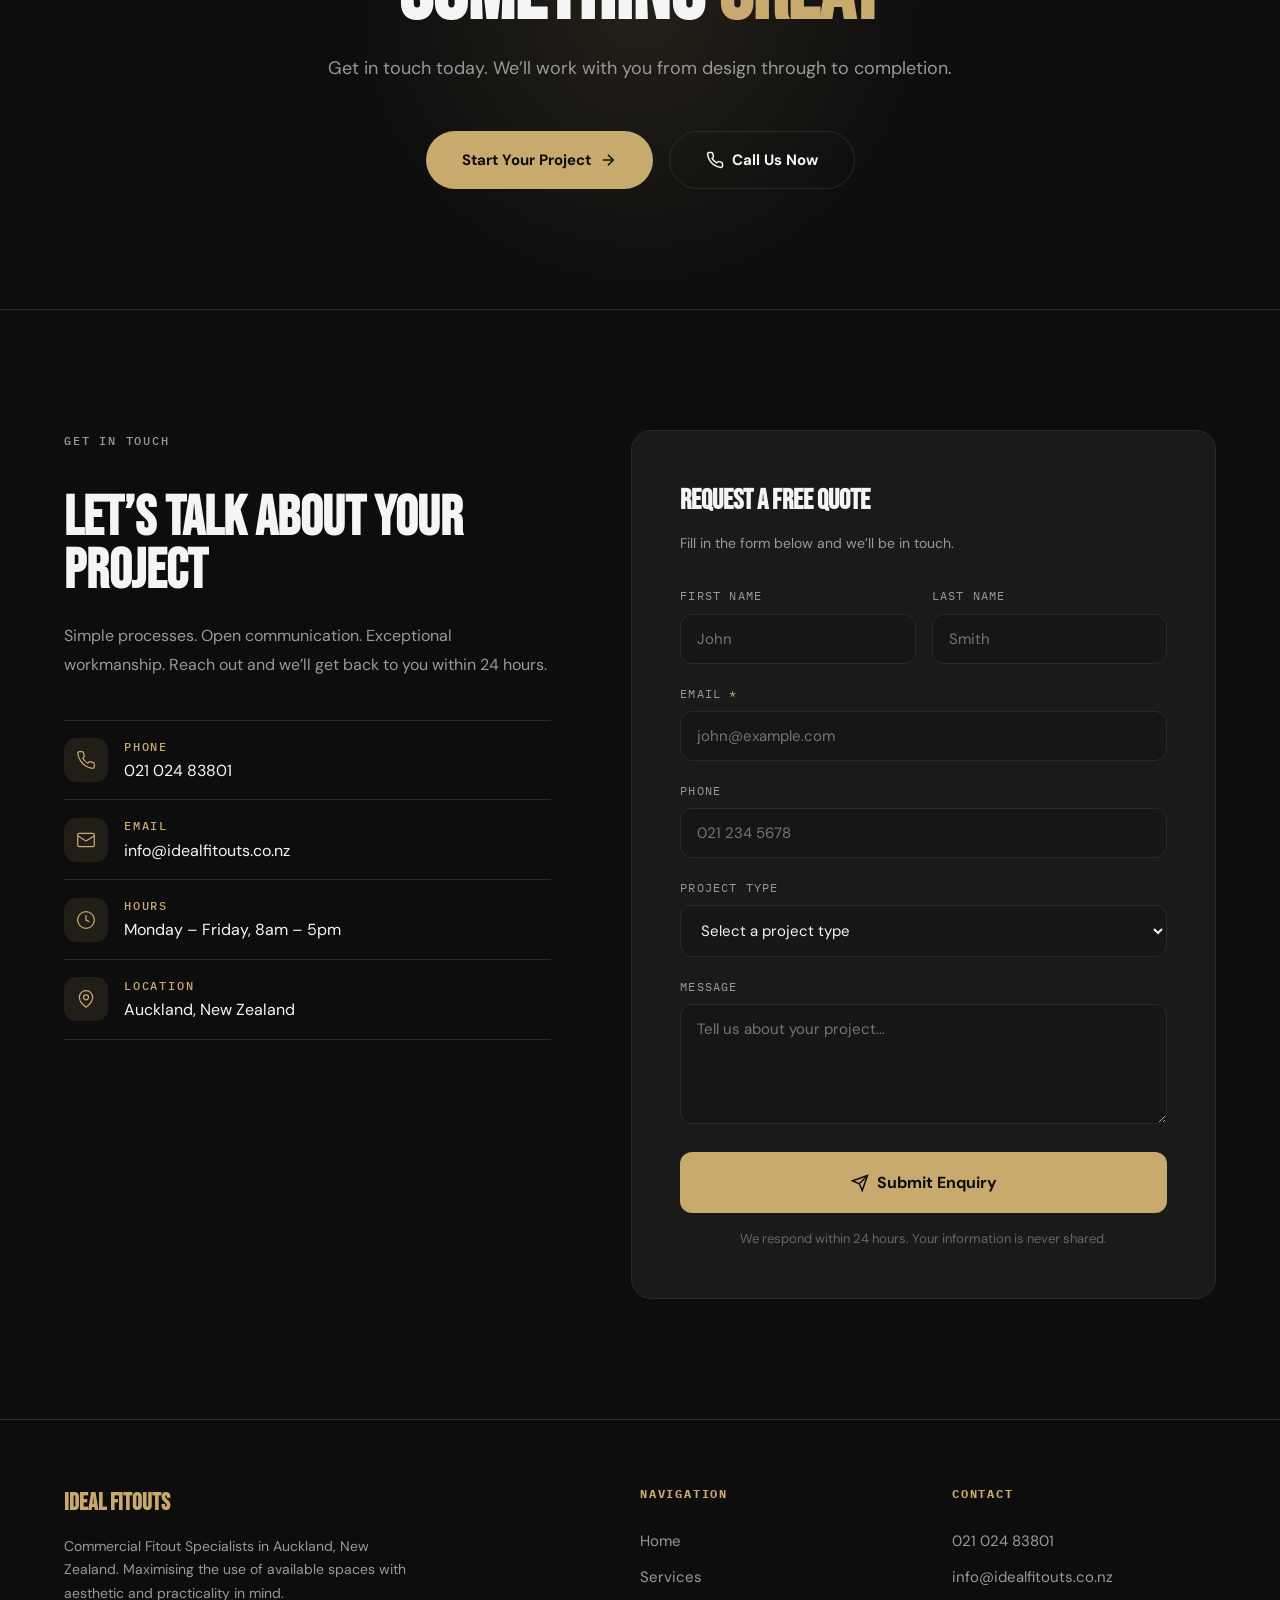
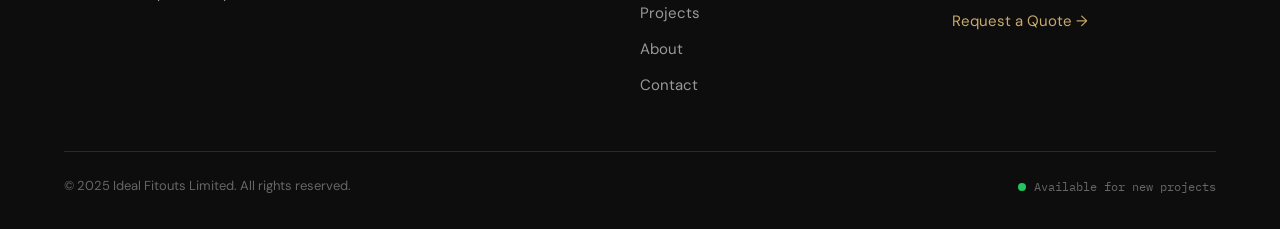
==== commit f2c51abd: "Rebuild as Dark Industrial Premium single-page site Replace multi-page static site with a single ind" ====
--- a/index.html
+++ b/index.html
@@ -3,280 +3,1598 @@
 <head>
   <meta charset="UTF-8" />
   <meta name="viewport" content="width=device-width, initial-scale=1.0" />
-  <title>Ideal Fitouts | Office - Retail - Education | Commercial Fitouts Auckland</title>
-  <meta name="description" content="Commercial Fitout Specialists in Auckland, New Zealand. 18+ years experience in Office, Retail, and Education fit-outs. Pasifika-owned, AMOTAI certified." />
+  <title>Ideal Fitouts | Commercial Fitout Specialists Auckland</title>
+  <meta name="description" content="Dark industrial premium commercial fitout specialists in Auckland. Office, Retail, Education spaces built with 18+ years of craftsmanship." />
   <link rel="preconnect" href="https://fonts.googleapis.com" />
   <link rel="preconnect" href="https://fonts.gstatic.com" crossorigin />
-  <link href="https://fonts.googleapis.com/css2?family=Inter:wght@400;500;600;700;800&display=swap" rel="stylesheet" />
-  <link rel="stylesheet" href="css/style.css" />
+  <link href="https://fonts.googleapis.com/css2?family=Bebas+Neue&family=DM+Sans:ital,wght@0,400;0,500;0,600;0,700;1,400&family=IBM+Plex+Mono:wght@400;500&display=swap" rel="stylesheet" />
+
+  <style>
+    /* ============================================================
+       DESIGN TOKENS
+       ============================================================ */
+    :root {
+      --bg: #0D0D0D;
+      --bg-elevated: #161616;
+      --bg-card: #1A1A1A;
+      --accent: #C8A96E;
+      --accent-hover: #D4BA85;
+      --text: #F5F5F5;
+      --text-muted: #999999;
+      --text-dim: #666666;
+      --border: #2A2A2A;
+      --radius: 12px;
+      --radius-lg: 20px;
+      --radius-pill: 999px;
+      --font-heading: 'Bebas Neue', 'Arial Black', sans-serif;
+      --font-body: 'DM Sans', 'Helvetica Neue', sans-serif;
+      --font-mono: 'IBM Plex Mono', 'Courier New', monospace;
+      --ease: cubic-bezier(0.16, 1, 0.3, 1);
+      --transition: 0.3s var(--ease);
+    }
+
+    /* ============================================================
+       RESET & BASE
+       ============================================================ */
+    *, *::before, *::after { margin: 0; padding: 0; box-sizing: border-box; }
+
+    html {
+      scroll-behavior: smooth;
+      -webkit-font-smoothing: antialiased;
+      -moz-osx-font-smoothing: grayscale;
+    }
+
+    body {
+      font-family: var(--font-body);
+      background: var(--bg);
+      color: var(--text);
+      line-height: 1.6;
+      overflow-x: hidden;
+    }
+
+    img { max-width: 100%; height: auto; display: block; }
+    a { color: inherit; text-decoration: none; }
+    button { font: inherit; cursor: pointer; border: none; background: none; }
+
+    /* ============================================================
+       NOISE OVERLAY
+       ============================================================ */
+    body::before {
+      content: '';
+      position: fixed;
+      inset: 0;
+      z-index: 9999;
+      pointer-events: none;
+      opacity: 0.03;
+      background: url("data:image/svg+xml,%3Csvg viewBox='0 0 256 256' xmlns='http://www.w3.org/2000/svg'%3E%3Cfilter id='n'%3E%3CfeTurbulence type='fractalNoise' baseFrequency='0.9' numOctaves='4' stitchTiles='stitch'/%3E%3C/filter%3E%3Crect width='100%25' height='100%25' filter='url(%23n)'/%3E%3C/svg%3E");
+      background-size: 128px 128px;
+    }
+
+    /* ============================================================
+       UTILITIES
+       ============================================================ */
+    .container {
+      width: 100%;
+      max-width: 1200px;
+      margin: 0 auto;
+      padding: 0 24px;
+    }
+
+    .label {
+      font-family: var(--font-mono);
+      font-size: 0.75rem;
+      font-weight: 500;
+      letter-spacing: 0.15em;
+      text-transform: uppercase;
+      color: var(--accent);
+    }
+
+    .section-pad {
+      padding: 120px 0;
+    }
+
+    .text-center { text-align: center; }
+
+    /* ============================================================
+       SCROLL REVEAL
+       ============================================================ */
+    .reveal {
+      opacity: 0;
+      transform: translateY(32px);
+      transition: opacity 0.7s var(--ease), transform 0.7s var(--ease);
+    }
+    .reveal.visible {
+      opacity: 1;
+      transform: translateY(0);
+    }
+
+    /* ============================================================
+       NAVBAR — Floating Pill
+       ============================================================ */
+    .nav {
+      position: fixed;
+      top: 20px;
+      left: 50%;
+      transform: translateX(-50%);
+      z-index: 1000;
+      display: flex;
+      align-items: center;
+      gap: 8px;
+      padding: 10px 20px;
+      background: rgba(13, 13, 13, 0.6);
+      backdrop-filter: blur(16px);
+      -webkit-backdrop-filter: blur(16px);
+      border: 1px solid var(--border);
+      border-radius: var(--radius-pill);
+      transition: background var(--transition), box-shadow var(--transition);
+    }
+    .nav.scrolled {
+      background: rgba(13, 13, 13, 0.92);
+      box-shadow: 0 8px 32px rgba(0, 0, 0, 0.4);
+    }
+    .nav-logo {
+      font-family: var(--font-heading);
+      font-size: 1.3rem;
+      letter-spacing: 0.05em;
+      color: var(--accent);
+      white-space: nowrap;
+    }
+    .nav-links {
+      display: flex;
+      align-items: center;
+      gap: 4px;
+      margin-left: 16px;
+    }
+    .nav-links a {
+      font-size: 0.875rem;
+      font-weight: 500;
+      padding: 8px 16px;
+      border-radius: var(--radius-pill);
+      color: var(--text-muted);
+      transition: color var(--transition), background var(--transition);
+      white-space: nowrap;
+    }
+    .nav-links a:hover {
+      color: var(--text);
+      background: rgba(255, 255, 255, 0.06);
+    }
+    .nav-cta {
+      margin-left: 8px;
+      padding: 10px 24px;
+      background: var(--accent);
+      color: var(--bg);
+      font-weight: 700;
+      font-size: 0.875rem;
+      border-radius: var(--radius-pill);
+      transition: background var(--transition), transform var(--transition);
+      white-space: nowrap;
+    }
+    .nav-cta:hover {
+      background: var(--accent-hover);
+      transform: scale(1.03);
+    }
+    .nav-hamburger {
+      display: none;
+      color: var(--text);
+      padding: 4px;
+    }
+
+    /* Mobile overlay */
+    .mobile-overlay {
+      position: fixed;
+      inset: 0;
+      z-index: 999;
+      background: rgba(13, 13, 13, 0.97);
+      backdrop-filter: blur(24px);
+      display: flex;
+      flex-direction: column;
+      align-items: center;
+      justify-content: center;
+      gap: 32px;
+      opacity: 0;
+      pointer-events: none;
+      transition: opacity 0.4s var(--ease);
+    }
+    .mobile-overlay.open {
+      opacity: 1;
+      pointer-events: auto;
+    }
+    .mobile-overlay a {
+      font-family: var(--font-heading);
+      font-size: 2.5rem;
+      letter-spacing: 0.05em;
+      color: var(--text);
+      transition: color var(--transition);
+    }
+    .mobile-overlay a:hover { color: var(--accent); }
+    .mobile-close {
+      position: absolute;
+      top: 24px;
+      right: 24px;
+      color: var(--text);
+      width: 32px;
+      height: 32px;
+    }
+
+    @media (max-width: 768px) {
+      .nav-links, .nav-cta { display: none; }
+      .nav-hamburger { display: block; }
+      .nav { padding: 10px 16px; }
+    }
+
+    /* ============================================================
+       HERO
+       ============================================================ */
+    .hero {
+      position: relative;
+      min-height: 100vh;
+      display: flex;
+      align-items: center;
+      overflow: hidden;
+    }
+    .hero-bg {
+      position: absolute;
+      inset: 0;
+      width: 100%;
+      height: 100%;
+      object-fit: cover;
+      filter: brightness(0.25) saturate(0.6);
+    }
+    .hero-gradient {
+      position: absolute;
+      inset: 0;
+      background: linear-gradient(180deg, rgba(13,13,13,0.3) 0%, rgba(13,13,13,0.85) 100%);
+    }
+    .hero-content {
+      position: relative;
+      z-index: 2;
+      padding: 160px 0 120px;
+    }
+    .hero h1 {
+      font-family: var(--font-heading);
+      font-size: clamp(3.5rem, 10vw, 7.5rem);
+      line-height: 0.95;
+      letter-spacing: -0.01em;
+      color: var(--text);
+      max-width: 900px;
+    }
+    .hero h1 .accent-word {
+      color: var(--accent);
+    }
+    .hero-sub {
+      font-size: 1.125rem;
+      color: var(--text-muted);
+      max-width: 520px;
+      margin-top: 24px;
+      line-height: 1.7;
+    }
+    .hero-actions {
+      display: flex;
+      gap: 16px;
+      margin-top: 48px;
+      flex-wrap: wrap;
+    }
+
+    /* Stagger entrance */
+    .hero h1, .hero-sub, .hero-actions {
+      opacity: 0;
+      transform: translateY(40px);
+      animation: heroIn 0.9s var(--ease) forwards;
+    }
+    .hero-sub { animation-delay: 0.15s; }
+    .hero-actions { animation-delay: 0.3s; }
+    @keyframes heroIn {
+      to { opacity: 1; transform: translateY(0); }
+    }
+
+    /* ============================================================
+       BUTTONS
+       ============================================================ */
+    .btn {
+      display: inline-flex;
+      align-items: center;
+      gap: 8px;
+      font-weight: 700;
+      font-size: 0.9375rem;
+      border-radius: var(--radius-pill);
+      transition: all var(--transition);
+      cursor: pointer;
+      white-space: nowrap;
+    }
+    .btn svg {
+      width: 18px;
+      height: 18px;
+      stroke: currentColor;
+      stroke-width: 2;
+      fill: none;
+    }
+    .btn-primary {
+      padding: 16px 36px;
+      background: var(--accent);
+      color: var(--bg);
+    }
+    .btn-primary:hover {
+      background: var(--accent-hover);
+      transform: translateY(-2px);
+      box-shadow: 0 8px 24px rgba(200, 169, 110, 0.25);
+    }
+    .btn-outline {
+      padding: 16px 36px;
+      background: transparent;
+      color: var(--text);
+      border: 1px solid var(--border);
+    }
+    .btn-outline:hover {
+      border-color: var(--accent);
+      color: var(--accent);
+    }
+    .btn-ghost {
+      padding: 12px 24px;
+      background: rgba(255,255,255,0.06);
+      color: var(--text);
+      border: 1px solid transparent;
+    }
+    .btn-ghost:hover {
+      background: rgba(255,255,255,0.1);
+      border-color: var(--border);
+    }
+
+    /* ============================================================
+       MARQUEE — Social Proof
+       ============================================================ */
+    .marquee-section {
+      border-top: 1px solid var(--border);
+      border-bottom: 1px solid var(--border);
+      padding: 20px 0;
+      overflow: hidden;
+    }
+    .marquee-track {
+      display: flex;
+      width: max-content;
+      animation: marqueeScroll 30s linear infinite;
+    }
+    .marquee-track:hover { animation-play-state: paused; }
+    .marquee-item {
+      display: flex;
+      align-items: center;
+      gap: 8px;
+      padding: 0 40px;
+      font-family: var(--font-mono);
+      font-size: 0.8125rem;
+      letter-spacing: 0.1em;
+      text-transform: uppercase;
+      color: var(--text-muted);
+      white-space: nowrap;
+    }
+    .marquee-dot {
+      width: 6px;
+      height: 6px;
+      border-radius: 50%;
+      background: var(--accent);
+      flex-shrink: 0;
+    }
+    @keyframes marqueeScroll {
+      to { transform: translateX(-50%); }
+    }
+
+    /* ============================================================
+       SERVICES — 3 Cards
+       ============================================================ */
+    .services-grid {
+      display: grid;
+      grid-template-columns: repeat(3, 1fr);
+      gap: 24px;
+      margin-top: 64px;
+    }
+    .service-card {
+      background: var(--bg-card);
+      border: 1px solid var(--border);
+      border-radius: var(--radius-lg);
+      padding: 48px 32px;
+      transition: border-color var(--transition), transform var(--transition);
+    }
+    .service-card:hover {
+      border-color: var(--accent);
+      transform: translateY(-4px);
+    }
+    .service-icon {
+      width: 56px;
+      height: 56px;
+      display: flex;
+      align-items: center;
+      justify-content: center;
+      border-radius: var(--radius);
+      background: rgba(200, 169, 110, 0.1);
+      margin-bottom: 24px;
+    }
+    .service-icon svg {
+      width: 28px;
+      height: 28px;
+      stroke: var(--accent);
+      stroke-width: 1.5;
+      fill: none;
+    }
+    .service-card h3 {
+      font-family: var(--font-heading);
+      font-size: 1.75rem;
+      letter-spacing: 0.03em;
+      margin-bottom: 12px;
+    }
+    .service-card p {
+      color: var(--text-muted);
+      font-size: 0.9375rem;
+      line-height: 1.7;
+    }
+    .service-card .btn-ghost {
+      margin-top: 24px;
+    }
+
+    @media (max-width: 768px) {
+      .services-grid { grid-template-columns: 1fr; }
+    }
+
+    /* ============================================================
+       PROCESS — 4 Steps
+       ============================================================ */
+    .process-grid {
+      display: grid;
+      grid-template-columns: repeat(4, 1fr);
+      gap: 32px;
+      margin-top: 64px;
+    }
+    .process-step {
+      text-align: center;
+    }
+    .process-num {
+      font-family: var(--font-heading);
+      font-size: 3.5rem;
+      color: var(--accent);
+      line-height: 1;
+      margin-bottom: 16px;
+    }
+    .process-step h3 {
+      font-family: var(--font-heading);
+      font-size: 1.5rem;
+      letter-spacing: 0.03em;
+      margin-bottom: 8px;
+    }
+    .process-step p {
+      color: var(--text-muted);
+      font-size: 0.875rem;
+      line-height: 1.7;
+    }
+    @media (max-width: 768px) {
+      .process-grid { grid-template-columns: repeat(2, 1fr); gap: 40px 24px; }
+    }
+    @media (max-width: 480px) {
+      .process-grid { grid-template-columns: 1fr; }
+    }
+
+    /* ============================================================
+       GALLERY — Masonry
+       ============================================================ */
+    .gallery-grid {
+      display: grid;
+      grid-template-columns: repeat(3, 1fr);
+      grid-auto-rows: 280px;
+      gap: 16px;
+      margin-top: 64px;
+    }
+    .gallery-item {
+      position: relative;
+      overflow: hidden;
+      border-radius: var(--radius);
+      cursor: pointer;
+    }
+    .gallery-item img {
+      width: 100%;
+      height: 100%;
+      object-fit: cover;
+      transition: transform 0.6s var(--ease), filter 0.6s var(--ease);
+    }
+    .gallery-item:hover img {
+      transform: scale(1.05);
+      filter: brightness(0.6);
+    }
+    .gallery-label {
+      position: absolute;
+      bottom: 16px;
+      left: 16px;
+      font-family: var(--font-mono);
+      font-size: 0.75rem;
+      letter-spacing: 0.1em;
+      text-transform: uppercase;
+      color: var(--text);
+      background: rgba(13, 13, 13, 0.7);
+      backdrop-filter: blur(8px);
+      padding: 6px 14px;
+      border-radius: var(--radius-pill);
+      opacity: 0;
+      transform: translateY(8px);
+      transition: opacity 0.3s var(--ease), transform 0.3s var(--ease);
+    }
+    .gallery-item:hover .gallery-label {
+      opacity: 1;
+      transform: translateY(0);
+    }
+    .gallery-item.span-2 { grid-column: span 2; }
+    .gallery-item.span-tall { grid-row: span 2; }
+
+    @media (max-width: 768px) {
+      .gallery-grid {
+        grid-template-columns: 1fr 1fr;
+        grid-auto-rows: 220px;
+      }
+      .gallery-item.span-2 { grid-column: span 1; }
+      .gallery-item.span-tall { grid-row: span 1; }
+    }
+    @media (max-width: 480px) {
+      .gallery-grid { grid-template-columns: 1fr; grid-auto-rows: 260px; }
+    }
+
+    /* ============================================================
+       MANIFESTO / ABOUT
+       ============================================================ */
+    .manifesto-grid {
+      display: grid;
+      grid-template-columns: 1fr 1fr;
+      gap: 80px;
+      align-items: center;
+    }
+    .manifesto-text h2 {
+      font-family: var(--font-heading);
+      font-size: clamp(2.5rem, 5vw, 4rem);
+      line-height: 0.95;
+      margin-bottom: 24px;
+    }
+    .manifesto-text p {
+      color: var(--text-muted);
+      font-size: 1rem;
+      line-height: 1.8;
+      margin-bottom: 16px;
+    }
+    .manifesto-points {
+      margin-top: 40px;
+      display: flex;
+      flex-direction: column;
+      gap: 20px;
+    }
+    .manifesto-point {
+      display: flex;
+      gap: 16px;
+      align-items: flex-start;
+    }
+    .manifesto-point-icon {
+      flex-shrink: 0;
+      width: 40px;
+      height: 40px;
+      display: flex;
+      align-items: center;
+      justify-content: center;
+      border-radius: var(--radius);
+      background: rgba(200, 169, 110, 0.1);
+    }
+    .manifesto-point-icon svg {
+      width: 20px;
+      height: 20px;
+      stroke: var(--accent);
+      stroke-width: 1.5;
+      fill: none;
+    }
+    .manifesto-point h4 {
+      font-family: var(--font-heading);
+      font-size: 1.2rem;
+      letter-spacing: 0.03em;
+      margin-bottom: 4px;
+    }
+    .manifesto-point p {
+      font-size: 0.875rem;
+      margin-bottom: 0;
+    }
+    .manifesto-image {
+      position: relative;
+      border-radius: var(--radius-lg);
+      overflow: hidden;
+      aspect-ratio: 4/5;
+    }
+    .manifesto-image img {
+      width: 100%;
+      height: 100%;
+      object-fit: cover;
+    }
+    .manifesto-badge {
+      position: absolute;
+      bottom: 24px;
+      left: 24px;
+      background: rgba(13, 13, 13, 0.8);
+      backdrop-filter: blur(12px);
+      padding: 12px 20px;
+      border-radius: var(--radius);
+      border: 1px solid var(--border);
+    }
+    .manifesto-badge .label { margin-bottom: 4px; }
+    .manifesto-badge span {
+      font-family: var(--font-heading);
+      font-size: 1.5rem;
+      color: var(--text);
+    }
+    @media (max-width: 768px) {
+      .manifesto-grid { grid-template-columns: 1fr; gap: 48px; }
+      .manifesto-image { order: -1; }
+    }
+
+    /* ============================================================
+       TESTIMONIAL
+       ============================================================ */
+    .testimonial-card {
+      background: var(--bg-card);
+      border: 1px solid var(--border);
+      border-radius: var(--radius-lg);
+      padding: 64px;
+      max-width: 800px;
+      margin: 0 auto;
+      text-align: center;
+    }
+    .testimonial-stars {
+      display: flex;
+      justify-content: center;
+      gap: 4px;
+      margin-bottom: 24px;
+    }
+    .testimonial-stars svg {
+      width: 20px;
+      height: 20px;
+      fill: var(--accent);
+    }
+    .testimonial-card blockquote {
+      font-size: 1.25rem;
+      font-style: italic;
+      color: var(--text);
+      line-height: 1.8;
+      margin-bottom: 24px;
+    }
+    .testimonial-author {
+      font-family: var(--font-mono);
+      font-size: 0.8125rem;
+      color: var(--text-muted);
+      letter-spacing: 0.05em;
+    }
+    @media (max-width: 480px) {
+      .testimonial-card { padding: 40px 24px; }
+    }
+
+    /* ============================================================
+       CTA — Radial Glow
+       ============================================================ */
+    .cta-section {
+      position: relative;
+      text-align: center;
+      overflow: hidden;
+    }
+    .cta-glow {
+      position: absolute;
+      top: 50%;
+      left: 50%;
+      width: 600px;
+      height: 600px;
+      transform: translate(-50%, -50%);
+      background: radial-gradient(circle, rgba(200,169,110,0.12) 0%, transparent 70%);
+      pointer-events: none;
+    }
+    .cta-section h2 {
+      font-family: var(--font-heading);
+      font-size: clamp(3rem, 7vw, 5.5rem);
+      line-height: 0.95;
+      position: relative;
+      z-index: 2;
+    }
+    .cta-section p {
+      color: var(--text-muted);
+      font-size: 1.125rem;
+      margin-top: 20px;
+      position: relative;
+      z-index: 2;
+    }
+    .cta-section .cta-actions {
+      display: flex;
+      justify-content: center;
+      gap: 16px;
+      margin-top: 48px;
+      position: relative;
+      z-index: 2;
+      flex-wrap: wrap;
+    }
+
+    /* ============================================================
+       CONTACT FORM
+       ============================================================ */
+    .contact-grid {
+      display: grid;
+      grid-template-columns: 1fr 1.2fr;
+      gap: 80px;
+      align-items: start;
+    }
+    .contact-info h2 {
+      font-family: var(--font-heading);
+      font-size: clamp(2.5rem, 5vw, 3.5rem);
+      line-height: 0.95;
+      margin-bottom: 24px;
+    }
+    .contact-info > p {
+      color: var(--text-muted);
+      line-height: 1.8;
+      margin-bottom: 40px;
+    }
+    .contact-detail {
+      display: flex;
+      align-items: center;
+      gap: 16px;
+      padding: 16px 0;
+      border-bottom: 1px solid var(--border);
+    }
+    .contact-detail:first-of-type { border-top: 1px solid var(--border); }
+    .contact-detail-icon {
+      width: 44px;
+      height: 44px;
+      display: flex;
+      align-items: center;
+      justify-content: center;
+      background: rgba(200,169,110,0.1);
+      border-radius: var(--radius);
+      flex-shrink: 0;
+    }
+    .contact-detail-icon svg {
+      width: 20px;
+      height: 20px;
+      stroke: var(--accent);
+      stroke-width: 1.5;
+      fill: none;
+    }
+    .contact-detail-text .label { margin-bottom: 2px; }
+    .contact-detail-text a,
+    .contact-detail-text span {
+      font-size: 1rem;
+      color: var(--text);
+    }
+    .contact-detail-text a:hover { color: var(--accent); }
+
+    .contact-form-wrapper {
+      background: var(--bg-card);
+      border: 1px solid var(--border);
+      border-radius: var(--radius-lg);
+      padding: 48px;
+    }
+    .contact-form-wrapper h3 {
+      font-family: var(--font-heading);
+      font-size: 1.75rem;
+      margin-bottom: 8px;
+    }
+    .contact-form-wrapper > p {
+      color: var(--text-muted);
+      font-size: 0.875rem;
+      margin-bottom: 32px;
+    }
+    .form-row {
+      display: grid;
+      grid-template-columns: 1fr 1fr;
+      gap: 16px;
+    }
+    .form-group {
+      margin-bottom: 20px;
+    }
+    .form-group label {
+      display: block;
+      font-family: var(--font-mono);
+      font-size: 0.75rem;
+      letter-spacing: 0.1em;
+      text-transform: uppercase;
+      color: var(--text-muted);
+      margin-bottom: 8px;
+    }
+    .form-group input,
+    .form-group textarea,
+    .form-group select {
+      width: 100%;
+      padding: 14px 16px;
+      background: var(--bg-elevated);
+      border: 1px solid var(--border);
+      border-radius: var(--radius);
+      color: var(--text);
+      font-family: var(--font-body);
+      font-size: 0.9375rem;
+      transition: border-color var(--transition), box-shadow var(--transition);
+    }
+    .form-group input:focus,
+    .form-group textarea:focus,
+    .form-group select:focus {
+      outline: none;
+      border-color: var(--accent);
+      box-shadow: 0 0 0 3px rgba(200, 169, 110, 0.15);
+    }
+    .form-group textarea { resize: vertical; min-height: 120px; }
+    .form-group select { cursor: pointer; }
+    .form-group select option { background: var(--bg-card); }
+
+    .form-submit {
+      width: 100%;
+      padding: 18px;
+      background: var(--accent);
+      color: var(--bg);
+      font-weight: 700;
+      font-size: 1rem;
+      border: none;
+      border-radius: var(--radius);
+      cursor: pointer;
+      display: flex;
+      align-items: center;
+      justify-content: center;
+      gap: 8px;
+      transition: background var(--transition), transform var(--transition);
+    }
+    .form-submit:hover {
+      background: var(--accent-hover);
+      transform: translateY(-2px);
+    }
+    .form-submit:disabled {
+      opacity: 0.6;
+      cursor: not-allowed;
+      transform: none;
+    }
+    .form-submit svg {
+      width: 18px;
+      height: 18px;
+      stroke: currentColor;
+      stroke-width: 2;
+      fill: none;
+    }
+    .form-trust {
+      text-align: center;
+      margin-top: 16px;
+      font-size: 0.8125rem;
+      color: var(--text-dim);
+    }
+    .form-success {
+      display: none;
+      text-align: center;
+      padding: 48px;
+    }
+    .form-success svg {
+      width: 64px;
+      height: 64px;
+      stroke: var(--accent);
+      stroke-width: 1.5;
+      fill: none;
+      margin: 0 auto 24px;
+    }
+    .form-success h3 {
+      font-family: var(--font-heading);
+      font-size: 2rem;
+      margin-bottom: 12px;
+    }
+    .form-success p { color: var(--text-muted); }
+    .form-error {
+      display: none;
+      background: rgba(220, 38, 38, 0.1);
+      border: 1px solid rgba(220, 38, 38, 0.3);
+      color: #FCA5A5;
+      padding: 12px 16px;
+      border-radius: var(--radius);
+      font-size: 0.875rem;
+      margin-bottom: 20px;
+    }
+
+    @media (max-width: 768px) {
+      .contact-grid { grid-template-columns: 1fr; gap: 48px; }
+      .contact-form-wrapper { padding: 32px 24px; }
+      .form-row { grid-template-columns: 1fr; }
+    }
+
+    /* ============================================================
+       FOOTER
+       ============================================================ */
+    .footer {
+      border-top: 1px solid var(--border);
+      padding: 64px 0 32px;
+    }
+    .footer-grid {
+      display: grid;
+      grid-template-columns: 2fr 1fr 1fr;
+      gap: 48px;
+    }
+    .footer-brand h3 {
+      font-family: var(--font-heading);
+      font-size: 1.5rem;
+      color: var(--accent);
+      margin-bottom: 12px;
+    }
+    .footer-brand p {
+      color: var(--text-muted);
+      font-size: 0.875rem;
+      line-height: 1.7;
+      max-width: 360px;
+    }
+    .footer-col h4 {
+      font-family: var(--font-mono);
+      font-size: 0.75rem;
+      letter-spacing: 0.15em;
+      text-transform: uppercase;
+      color: var(--accent);
+      margin-bottom: 20px;
+    }
+    .footer-col a {
+      display: block;
+      color: var(--text-muted);
+      font-size: 0.9375rem;
+      padding: 6px 0;
+      transition: color var(--transition);
+    }
+    .footer-col a:hover { color: var(--text); }
+    .footer-bottom {
+      margin-top: 48px;
+      padding-top: 24px;
+      border-top: 1px solid var(--border);
+      display: flex;
+      justify-content: space-between;
+      align-items: center;
+      font-size: 0.8125rem;
+      color: var(--text-dim);
+    }
+    .footer-status {
+      display: flex;
+      align-items: center;
+      gap: 8px;
+      font-family: var(--font-mono);
+      font-size: 0.75rem;
+      color: var(--text-dim);
+    }
+    .footer-status-dot {
+      width: 8px;
+      height: 8px;
+      border-radius: 50%;
+      background: #22C55E;
+      animation: pulse-dot 2s ease-in-out infinite;
+    }
+    @keyframes pulse-dot {
+      0%, 100% { opacity: 1; }
+      50% { opacity: 0.4; }
+    }
+
+    @media (max-width: 768px) {
+      .footer-grid { grid-template-columns: 1fr; gap: 32px; }
+      .footer-bottom { flex-direction: column; gap: 12px; text-align: center; }
+    }
+
+    /* ============================================================
+       MOBILE STICKY CTA
+       ============================================================ */
+    .mobile-bottom-cta {
+      display: none;
+      position: fixed;
+      bottom: 0;
+      left: 0;
+      right: 0;
+      z-index: 998;
+      background: var(--bg);
+      border-top: 1px solid var(--border);
+      padding: 12px 16px;
+    }
+    .mobile-bottom-cta .btn-primary {
+      width: 100%;
+      justify-content: center;
+      padding: 18px;
+      font-size: 1rem;
+    }
+    @media (max-width: 768px) {
+      .mobile-bottom-cta { display: block; }
+      .footer { padding-bottom: 100px; }
+    }
+
+    /* ============================================================
+       DIVIDER
+       ============================================================ */
+    .divider {
+      width: 100%;
+      height: 1px;
+      background: var(--border);
+    }
+
+    /* ============================================================
+       SPINNER
+       ============================================================ */
+    .spinner {
+      display: inline-block;
+      width: 18px;
+      height: 18px;
+      border: 2px solid var(--bg);
+      border-top-color: transparent;
+      border-radius: 50%;
+      animation: spin 0.6s linear infinite;
+    }
+    @keyframes spin { to { transform: rotate(360deg); } }
+  </style>
 </head>
 <body>
 
-  <!-- Navbar -->
-  <header class="navbar">
-    <nav class="container navbar-inner">
-      <a href="index.html" class="navbar-logo">
-        <img src="images/logo.png" alt="Ideal Fitouts" />
-      </a>
-
-      <div class="navbar-links">
-        <a href="index.html">Home</a>
-        <a href="about.html">About Us</a>
-        <a href="projects.html">Projects</a>
-        <a href="contact.html">Contact</a>
-        <a href="contact.html" class="btn btn-amber btn-md">Get a Quote</a>
-      </div>
-
-      <div class="navbar-mobile-actions">
-        <a href="contact.html" class="btn btn-amber btn-sm">Get a Quote</a>
-        <button id="hamburger" class="hamburger" aria-label="Toggle menu">
-          <svg class="icon-menu" viewBox="0 0 24 24" width="24" height="24" fill="none" stroke="currentColor" stroke-width="2" stroke-linecap="round"><line x1="3" y1="6" x2="21" y2="6"/><line x1="3" y1="12" x2="21" y2="12"/><line x1="3" y1="18" x2="21" y2="18"/></svg>
-          <svg class="icon-close" viewBox="0 0 24 24" width="24" height="24" fill="none" stroke="currentColor" stroke-width="2" stroke-linecap="round" style="display:none"><line x1="18" y1="6" x2="6" y2="18"/><line x1="6" y1="6" x2="18" y2="18"/></svg>
-        </button>
-      </div>
-    </nav>
-
-    <div id="mobile-menu" class="mobile-menu">
-      <a href="index.html">Home</a>
-      <a href="about.html">About Us</a>
-      <a href="projects.html">Projects</a>
-      <a href="contact.html">Contact</a>
+  <!-- ===================== NAVBAR ===================== -->
+  <nav class="nav" id="navbar">
+    <a href="#" class="nav-logo">IDEAL FITOUTS</a>
+    <div class="nav-links">
+      <a href="#services">Services</a>
+      <a href="#gallery">Projects</a>
+      <a href="#about">About</a>
+      <a href="#contact">Contact</a>
     </div>
-  </header>
-
-  <div class="navbar-spacer"></div>
-
-  <!-- Hero -->
-  <section class="hero">
+    <a href="#contact" class="nav-cta">Get a Quote</a>
+    <button class="nav-hamburger" id="hamburger" aria-label="Toggle menu">
+      <svg width="24" height="24" viewBox="0 0 24 24" fill="none" stroke="currentColor" stroke-width="2" stroke-linecap="round"><line x1="3" y1="6" x2="21" y2="6"/><line x1="3" y1="12" x2="21" y2="12"/><line x1="3" y1="18" x2="21" y2="18"/></svg>
+    </button>
+  </nav>
+
+  <!-- Mobile Overlay -->
+  <div class="mobile-overlay" id="mobile-overlay">
+    <button class="mobile-close" id="mobile-close" aria-label="Close menu">
+      <svg width="32" height="32" viewBox="0 0 24 24" fill="none" stroke="currentColor" stroke-width="2" stroke-linecap="round"><line x1="18" y1="6" x2="6" y2="18"/><line x1="6" y1="6" x2="18" y2="18"/></svg>
+    </button>
+    <a href="#services" class="mobile-link">Services</a>
+    <a href="#gallery" class="mobile-link">Projects</a>
+    <a href="#about" class="mobile-link">About</a>
+    <a href="#contact" class="mobile-link">Contact</a>
+    <a href="tel:+642102483801" class="mobile-link" style="color: var(--accent);">021 024 83801</a>
+  </div>
+
+  <!-- ===================== HERO ===================== -->
+  <section class="hero" id="hero">
     <img
       src="https://images.unsplash.com/photo-1497366216548-37526070297c?w=1920&q=80"
       alt="Modern commercial office interior"
       class="hero-bg"
       loading="eager"
     />
-    <div class="hero-overlay"></div>
-    <div class="hero-content">
+    <div class="hero-gradient"></div>
+    <div class="hero-content container">
+      <p class="label">Commercial Fitout Specialists &mdash; Auckland, NZ</p>
       <h1>
-        Office &middot; Retail &middot; Education
-        <span class="accent">Fitout Specialists</span>
+        WE BUILD SPACES<br/>
+        THAT <span class="accent-word">WORK</span>
       </h1>
-      <p class="subtitle">
-        Let us help you create a space that fits your vision. Over 18 years of exceptional craftsmanship in commercial fit-outs across Auckland.
+      <p class="hero-sub">
+        Office. Retail. Education. Over 18 years of exceptional craftsmanship, delivering fit-outs that maximise your space with aesthetic and practicality in mind.
       </p>
       <div class="hero-actions">
-        <a href="contact.html" class="btn btn-amber btn-lg btn-full-mobile">
-          Get a Free Quote
-          <svg class="icon" viewBox="0 0 24 24"><line x1="5" y1="12" x2="19" y2="12"/><polyline points="12 5 19 12 12 19"/></svg>
+        <a href="#contact" class="btn btn-primary">
+          Start Your Project
+          <svg viewBox="0 0 24 24"><line x1="5" y1="12" x2="19" y2="12"/><polyline points="12 5 19 12 12 19"/></svg>
         </a>
-        <a href="tel:+642102483801" class="btn btn-outline-white btn-lg btn-full-mobile">
-          <svg class="icon" viewBox="0 0 24 24"><path d="M22 16.92v3a2 2 0 0 1-2.18 2 19.79 19.79 0 0 1-8.63-3.07 19.5 19.5 0 0 1-6-6 19.79 19.79 0 0 1-3.07-8.67A2 2 0 0 1 4.11 2h3a2 2 0 0 1 2 1.72 12.84 12.84 0 0 0 .7 2.81 2 2 0 0 1-.45 2.11L8.09 9.91a16 16 0 0 0 6 6l1.27-1.27a2 2 0 0 1 2.11-.45 12.84 12.84 0 0 0 2.81.7A2 2 0 0 1 22 16.92z"/></svg>
+        <a href="tel:+642102483801" class="btn btn-outline">
+          <svg viewBox="0 0 24 24"><path d="M22 16.92v3a2 2 0 0 1-2.18 2 19.79 19.79 0 0 1-8.63-3.07 19.5 19.5 0 0 1-6-6 19.79 19.79 0 0 1-3.07-8.67A2 2 0 0 1 4.11 2h3a2 2 0 0 1 2 1.72 12.84 12.84 0 0 0 .7 2.81 2 2 0 0 1-.45 2.11L8.09 9.91a16 16 0 0 0 6 6l1.27-1.27a2 2 0 0 1 2.11-.45 12.84 12.84 0 0 0 2.81.7A2 2 0 0 1 22 16.92z"/></svg>
           021 024 83801
         </a>
       </div>
     </div>
   </section>
 
-  <!-- Trust Bar -->
-  <section class="trust-bar">
+  <!-- ===================== MARQUEE ===================== -->
+  <section class="marquee-section">
+    <div class="marquee-track">
+      <span class="marquee-item"><span class="marquee-dot"></span> 18+ Years Experience</span>
+      <span class="marquee-item"><span class="marquee-dot"></span> Pasifika-Owned Business</span>
+      <span class="marquee-item"><span class="marquee-dot"></span> AMOTAI Certified Member</span>
+      <span class="marquee-item"><span class="marquee-dot"></span> Office Fitouts</span>
+      <span class="marquee-item"><span class="marquee-dot"></span> Retail Fitouts</span>
+      <span class="marquee-item"><span class="marquee-dot"></span> Education Fitouts</span>
+      <span class="marquee-item"><span class="marquee-dot"></span> Auckland Based</span>
+      <span class="marquee-item"><span class="marquee-dot"></span> Interior Aluminium Partitioning</span>
+      <!-- Duplicate for seamless loop -->
+      <span class="marquee-item"><span class="marquee-dot"></span> 18+ Years Experience</span>
+      <span class="marquee-item"><span class="marquee-dot"></span> Pasifika-Owned Business</span>
+      <span class="marquee-item"><span class="marquee-dot"></span> AMOTAI Certified Member</span>
+      <span class="marquee-item"><span class="marquee-dot"></span> Office Fitouts</span>
+      <span class="marquee-item"><span class="marquee-dot"></span> Retail Fitouts</span>
+      <span class="marquee-item"><span class="marquee-dot"></span> Education Fitouts</span>
+      <span class="marquee-item"><span class="marquee-dot"></span> Auckland Based</span>
+      <span class="marquee-item"><span class="marquee-dot"></span> Interior Aluminium Partitioning</span>
+    </div>
+  </section>
+
+  <!-- ===================== SERVICES ===================== -->
+  <section class="section-pad" id="services">
     <div class="container">
-      <div class="trust-bar-grid">
-        <div class="trust-item">
-          <div class="trust-icon">
-            <svg viewBox="0 0 24 24" fill="none" stroke="currentColor" stroke-width="2" stroke-linecap="round" stroke-linejoin="round"><circle cx="12" cy="8" r="7"/><polyline points="8.21 13.89 7 23 12 20 17 23 15.79 13.88"/></svg>
+      <div class="text-center reveal">
+        <p class="label">What We Do</p>
+        <h2 style="font-family:var(--font-heading);font-size:clamp(2.5rem,5vw,4rem);margin-top:12px;">Specialist Commercial Fitouts</h2>
+        <p style="color:var(--text-muted);max-width:560px;margin:16px auto 0;font-size:1rem;">We specialise in Interior Aluminium Partitioning for commercial spaces, delivering exceptional workmanship every time.</p>
+      </div>
+
+      <div class="services-grid">
+        <!-- Office -->
+        <div class="service-card reveal">
+          <div class="service-icon">
+            <svg viewBox="0 0 24 24"><path d="M6 22V4a2 2 0 0 1 2-2h8a2 2 0 0 1 2 2v18Z"/><path d="M6 12H4a2 2 0 0 0-2 2v6a2 2 0 0 0 2 2h2"/><path d="M18 9h2a2 2 0 0 1 2 2v9a2 2 0 0 1-2 2h-2"/><path d="M10 6h4"/><path d="M10 10h4"/><path d="M10 14h4"/><path d="M10 18h4"/></svg>
           </div>
-          <div>
-            <strong>18+ Years Experience</strong>
-            <span>Proven track record</span>
+          <h3>Office Fitouts</h3>
+          <p>Create a more engaging workspace that boosts productivity and reflects your brand. From open-plan layouts to private offices.</p>
+          <a href="#contact" class="btn btn-ghost">
+            Get a Quote
+            <svg viewBox="0 0 24 24"><line x1="5" y1="12" x2="19" y2="12"/><polyline points="12 5 19 12 12 19"/></svg>
+          </a>
+        </div>
+
+        <!-- Retail -->
+        <div class="service-card reveal">
+          <div class="service-icon">
+            <svg viewBox="0 0 24 24"><path d="m2 7 4.41-4.41A2 2 0 0 1 7.83 2h8.34a2 2 0 0 1 1.42.59L22 7"/><path d="M4 12v8a2 2 0 0 0 2 2h12a2 2 0 0 0 2-2v-8"/><path d="M15 22v-4a2 2 0 0 0-2-2h-2a2 2 0 0 0-2 2v4"/><path d="M2 7h20"/></svg>
           </div>
-        </div>
-        <div class="trust-item">
-          <div class="trust-icon">
-            <svg viewBox="0 0 24 24" fill="none" stroke="currentColor" stroke-width="2" stroke-linecap="round" stroke-linejoin="round"><path d="M17 21v-2a4 4 0 0 0-4-4H5a4 4 0 0 0-4 4v2"/><circle cx="9" cy="7" r="4"/><path d="M23 21v-2a4 4 0 0 0-3-3.87"/><path d="M16 3.13a4 4 0 0 1 0 7.75"/></svg>
+          <h3>Retail Fitouts</h3>
+          <p>Design a captivating retail space that draws customers in and creates memorable shopping experiences.</p>
+          <a href="#contact" class="btn btn-ghost">
+            Get a Quote
+            <svg viewBox="0 0 24 24"><line x1="5" y1="12" x2="19" y2="12"/><polyline points="12 5 19 12 12 19"/></svg>
+          </a>
+        </div>
+
+        <!-- Education -->
+        <div class="service-card reveal">
+          <div class="service-icon">
+            <svg viewBox="0 0 24 24"><path d="M21.42 10.922a1 1 0 0 0-.019-1.838L12.83 5.18a2 2 0 0 0-1.66 0L2.6 9.08a1 1 0 0 0 0 1.832l8.57 3.908a2 2 0 0 0 1.66 0z"/><path d="M22 10v6"/><path d="M6 12.5V16a6 3 0 0 0 12 0v-3.5"/></svg>
           </div>
-          <div>
-            <strong>Pasifika-Owned</strong>
-            <span>Proudly diverse</span>
-          </div>
-        </div>
-        <div class="trust-item">
-          <div class="trust-icon">
-            <svg viewBox="0 0 24 24" fill="none" stroke="currentColor" stroke-width="2" stroke-linecap="round" stroke-linejoin="round"><path d="M12 22s8-4 8-10V5l-8-3-8 3v7c0 6 8 10 8 10z"/><polyline points="9 12 11 14 15 10"/></svg>
-          </div>
-          <div>
-            <strong>AMOTAI Certified</strong>
-            <span>Supplier diversity member</span>
-          </div>
+          <h3>Education Fitouts</h3>
+          <p>Build inviting learning spaces that inspire students and support modern teaching methods at your education centre.</p>
+          <a href="#contact" class="btn btn-ghost">
+            Get a Quote
+            <svg viewBox="0 0 24 24"><line x1="5" y1="12" x2="19" y2="12"/><polyline points="12 5 19 12 12 19"/></svg>
+          </a>
         </div>
       </div>
     </div>
   </section>
 
-  <!-- Services -->
-  <section class="section">
+  <div class="divider"></div>
+
+  <!-- ===================== PROCESS ===================== -->
+  <section class="section-pad">
     <div class="container">
-      <div class="section-header">
-        <h2>What We Do</h2>
-        <p>We specialise in Interior Aluminium Partitioning for commercial spaces, delivering exceptional workmanship every time.</p>
+      <div class="text-center reveal">
+        <p class="label">How We Work</p>
+        <h2 style="font-family:var(--font-heading);font-size:clamp(2.5rem,5vw,4rem);margin-top:12px;">Our Process</h2>
+        <p style="color:var(--text-muted);max-width:520px;margin:16px auto 0;">Simple, transparent, and built around your needs.</p>
       </div>
 
-      <div class="services-grid">
-        <!-- Office -->
-        <article class="service-card">
-          <div class="service-card-img">
-            <img src="https://static.wixstatic.com/media/e3d81d_4b9f9f3edc104f62aff90c038e306049~mv2.jpg/v1/fill/w_960,h_640,al_c,q_80/e3d81d_4b9f9f3edc104f62aff90c038e306049~mv2.jpg" alt="Office fitout by Ideal Fitouts" loading="lazy" />
-          </div>
-          <div class="service-card-body">
-            <div class="service-card-title">
-              <svg class="icon-lg" viewBox="0 0 24 24" fill="none" stroke="currentColor" stroke-width="2" stroke-linecap="round" stroke-linejoin="round"><path d="M6 22V4a2 2 0 0 1 2-2h8a2 2 0 0 1 2 2v18Z"/><path d="M6 12H4a2 2 0 0 0-2 2v6a2 2 0 0 0 2 2h2"/><path d="M18 9h2a2 2 0 0 1 2 2v9a2 2 0 0 1-2 2h-2"/><path d="M10 6h4"/><path d="M10 10h4"/><path d="M10 14h4"/><path d="M10 18h4"/></svg>
-              <h3>Office Fitouts</h3>
-            </div>
-            <p>Create a more engaging workspace that boosts productivity and reflects your brand. From open-plan layouts to private offices, we deliver exceptional results.</p>
-            <a href="contact.html" class="btn btn-amber btn-md">
-              Get a Quote
-              <svg class="icon-sm" viewBox="0 0 24 24" fill="none" stroke="currentColor" stroke-width="2"><line x1="5" y1="12" x2="19" y2="12"/><polyline points="12 5 19 12 12 19"/></svg>
-            </a>
-          </div>
-        </article>
-
-        <!-- Retail -->
-        <article class="service-card">
-          <div class="service-card-img">
-            <img src="https://static.wixstatic.com/media/e3d81d_235309435ac1477396e7fe3db8f65233~mv2.jpg/v1/fill/w_960,h_640,al_c,q_80/e3d81d_235309435ac1477396e7fe3db8f65233~mv2.jpg" alt="Retail fitout by Ideal Fitouts" loading="lazy" />
-          </div>
-          <div class="service-card-body">
-            <div class="service-card-title">
-              <svg class="icon-lg" viewBox="0 0 24 24" fill="none" stroke="currentColor" stroke-width="2" stroke-linecap="round" stroke-linejoin="round"><path d="m2 7 4.41-4.41A2 2 0 0 1 7.83 2h8.34a2 2 0 0 1 1.42.59L22 7"/><path d="M4 12v8a2 2 0 0 0 2 2h12a2 2 0 0 0 2-2v-8"/><path d="M15 22v-4a2 2 0 0 0-2-2h-2a2 2 0 0 0-2 2v4"/><path d="M2 7h20"/><path d="M22 7v3a2 2 0 0 1-2 2a2.7 2.7 0 0 1-1.59-.63.7.7 0 0 0-.82 0A2.7 2.7 0 0 1 16 12a2.7 2.7 0 0 1-1.59-.63.7.7 0 0 0-.82 0A2.7 2.7 0 0 1 12 12a2.7 2.7 0 0 1-1.59-.63.7.7 0 0 0-.82 0A2.7 2.7 0 0 1 8 12a2.7 2.7 0 0 1-1.59-.63.7.7 0 0 0-.82 0A2.7 2.7 0 0 1 4 12a2 2 0 0 1-2-2V7"/></svg>
-              <h3>Retail Fitouts</h3>
-            </div>
-            <p>Design a captivating retail space that draws customers in and creates memorable shopping experiences. We specialise in high-impact retail environments.</p>
-            <a href="contact.html" class="btn btn-amber btn-md">
-              Get a Quote
-              <svg class="icon-sm" viewBox="0 0 24 24" fill="none" stroke="currentColor" stroke-width="2"><line x1="5" y1="12" x2="19" y2="12"/><polyline points="12 5 19 12 12 19"/></svg>
-            </a>
-          </div>
-        </article>
-
-        <!-- Education -->
-        <article class="service-card">
-          <div class="service-card-img">
-            <img src="https://static.wixstatic.com/media/e3d81d_835d061e50944b97b0710657ace3a393~mv2.jpg/v1/fill/w_960,h_640,al_c,q_80/e3d81d_835d061e50944b97b0710657ace3a393~mv2.jpg" alt="Education fitout by Ideal Fitouts" loading="lazy" />
-          </div>
-          <div class="service-card-body">
-            <div class="service-card-title">
-              <svg class="icon-lg" viewBox="0 0 24 24" fill="none" stroke="currentColor" stroke-width="2" stroke-linecap="round" stroke-linejoin="round"><path d="M21.42 10.922a1 1 0 0 0-.019-1.838L12.83 5.18a2 2 0 0 0-1.66 0L2.6 9.08a1 1 0 0 0 0 1.832l8.57 3.908a2 2 0 0 0 1.66 0z"/><path d="M22 10v6"/><path d="M6 12.5V16a6 3 0 0 0 12 0v-3.5"/></svg>
-              <h3>Education Fitouts</h3>
-            </div>
-            <p>Build inviting learning spaces at your education centre. We create environments that inspire students and support modern teaching methods.</p>
-            <a href="contact.html" class="btn btn-amber btn-md">
-              Get a Quote
-              <svg class="icon-sm" viewBox="0 0 24 24" fill="none" stroke="currentColor" stroke-width="2"><line x1="5" y1="12" x2="19" y2="12"/><polyline points="12 5 19 12 12 19"/></svg>
-            </a>
-          </div>
-        </article>
+      <div class="process-grid">
+        <div class="process-step reveal">
+          <div class="process-num">01</div>
+          <h3>Consult</h3>
+          <p>We listen to your vision, assess the space, and outline a plan that works for your budget and timeline.</p>
+        </div>
+        <div class="process-step reveal">
+          <div class="process-num">02</div>
+          <h3>Design</h3>
+          <p>We create a detailed plan that maximises your space with both aesthetic and practicality in mind.</p>
+        </div>
+        <div class="process-step reveal">
+          <div class="process-num">03</div>
+          <h3>Build</h3>
+          <p>Our experienced team delivers exceptional craftsmanship with minimal disruption to your operations.</p>
+        </div>
+        <div class="process-step reveal">
+          <div class="process-num">04</div>
+          <h3>Maintain</h3>
+          <p>We stand behind our work with ongoing support and maintenance to keep your space looking its best.</p>
+        </div>
       </div>
     </div>
   </section>
 
-  <!-- Our Work Preview -->
-  <section class="section section-alt">
+  <div class="divider"></div>
+
+  <!-- ===================== GALLERY ===================== -->
+  <section class="section-pad" id="gallery">
     <div class="container">
-      <div class="work-header">
-        <div>
-          <h2>Our Work</h2>
-          <p>A selection of our recent commercial fitout projects.</p>
-        </div>
-        <a href="projects.html" class="view-all">
-          View All Projects
-          <svg class="icon-sm" viewBox="0 0 24 24" fill="none" stroke="currentColor" stroke-width="2"><line x1="5" y1="12" x2="19" y2="12"/><polyline points="12 5 19 12 12 19"/></svg>
-        </a>
+      <div class="text-center reveal">
+        <p class="label">Our Work</p>
+        <h2 style="font-family:var(--font-heading);font-size:clamp(2.5rem,5vw,4rem);margin-top:12px;">Project Gallery</h2>
+        <p style="color:var(--text-muted);max-width:520px;margin:16px auto 0;">A selection of our commercial fitout projects across Auckland.</p>
       </div>
 
       <div class="gallery-grid">
-        <a href="projects.html" class="gallery-item">
-          <img src="https://static.wixstatic.com/media/e3d81d_a6ca806df1f2491fb72add48bf87ea42~mv2.jpg/v1/fill/w_960,h_640,al_c,q_80/e3d81d_a6ca806df1f2491fb72add48bf87ea42~mv2.jpg" alt="Office partition installation by Ideal Fitouts" loading="lazy" />
-          <div class="gallery-overlay"></div>
-        </a>
-        <a href="projects.html" class="gallery-item">
-          <img src="https://static.wixstatic.com/media/e3d81d_fbbb8e26d35941e9a8e77df7a416414a~mv2.jpg/v1/fill/w_960,h_640,al_c,q_80/e3d81d_fbbb8e26d35941e9a8e77df7a416414a~mv2.jpg" alt="Interior aluminium partitioning project" loading="lazy" />
-          <div class="gallery-overlay"></div>
-        </a>
-        <a href="projects.html" class="gallery-item">
-          <img src="https://static.wixstatic.com/media/e3d81d_90bae1f312bc46e7979f9fe394ccd5dc~mv2.jpg/v1/fill/w_960,h_640,al_c,q_80/e3d81d_90bae1f312bc46e7979f9fe394ccd5dc~mv2.jpg" alt="Modern workspace design and fitout" loading="lazy" />
-          <div class="gallery-overlay"></div>
-        </a>
-      </div>
-
-      <div style="margin-top:2rem;text-align:center;">
-        <a href="projects.html" class="btn btn-amber btn-lg" style="display:inline-flex;">
-          View All Projects
-          <svg class="icon" viewBox="0 0 24 24" fill="none" stroke="currentColor" stroke-width="2"><line x1="5" y1="12" x2="19" y2="12"/><polyline points="12 5 19 12 12 19"/></svg>
-        </a>
+        <div class="gallery-item span-2 span-tall">
+          <img src="https://static.wixstatic.com/media/e3d81d_4b9f9f3edc104f62aff90c038e306049~mv2.jpg/v1/fill/w_1920,h_1280,al_c/e3d81d_4b9f9f3edc104f62aff90c038e306049~mv2.jpg" alt="Commercial office fitout with modern glass partitions" loading="lazy" />
+          <span class="gallery-label">Office Fitout</span>
+        </div>
+        <div class="gallery-item">
+          <img src="https://static.wixstatic.com/media/e3d81d_a6ca806df1f2491fb72add48bf87ea42~mv2.jpg/v1/fill/w_1920,h_1280,al_c/e3d81d_a6ca806df1f2491fb72add48bf87ea42~mv2.jpg" alt="Office partition installation with aluminium framing" loading="lazy" />
+          <span class="gallery-label">Partitioning</span>
+        </div>
+        <div class="gallery-item">
+          <img src="https://static.wixstatic.com/media/e3d81d_235309435ac1477396e7fe3db8f65233~mv2.jpg/v1/fill/w_1920,h_1280,al_c/e3d81d_235309435ac1477396e7fe3db8f65233~mv2.jpg" alt="Completed retail fitout showcasing interior design" loading="lazy" />
+          <span class="gallery-label">Retail Space</span>
+        </div>
+        <div class="gallery-item">
+          <img src="https://static.wixstatic.com/media/e3d81d_fbbb8e26d35941e9a8e77df7a416414a~mv2.jpg/v1/fill/w_1920,h_1280,al_c/e3d81d_fbbb8e26d35941e9a8e77df7a416414a~mv2.jpg" alt="Interior aluminium partitioning for commercial spaces" loading="lazy" />
+          <span class="gallery-label">Aluminium Systems</span>
+        </div>
+        <div class="gallery-item span-2">
+          <img src="https://static.wixstatic.com/media/e3d81d_835d061e50944b97b0710657ace3a393~mv2.jpg/v1/fill/w_1920,h_1280,al_c/e3d81d_835d061e50944b97b0710657ace3a393~mv2.jpg" alt="Education centre fitout with modern learning spaces" loading="lazy" />
+          <span class="gallery-label">Education Centre</span>
+        </div>
+        <div class="gallery-item">
+          <img src="https://static.wixstatic.com/media/e3d81d_90bae1f312bc46e7979f9fe394ccd5dc~mv2.jpg/v1/fill/w_1920,h_1280,al_c/e3d81d_90bae1f312bc46e7979f9fe394ccd5dc~mv2.jpg" alt="Modern workspace design by Ideal Fitouts" loading="lazy" />
+          <span class="gallery-label">Modern Workspace</span>
+        </div>
+        <div class="gallery-item">
+          <img src="https://static.wixstatic.com/media/e3d81d_74bef178154d4c6db7fb9794de4325e6~mv2.jpg/v1/fill/w_1920,h_1280,al_c/e3d81d_74bef178154d4c6db7fb9794de4325e6~mv2.jpg" alt="Glass partitioning system for open-plan offices" loading="lazy" />
+          <span class="gallery-label">Glass Partitions</span>
+        </div>
+        <div class="gallery-item span-2">
+          <img src="https://static.wixstatic.com/media/e3d81d_d2017d7553b64e4c9ff48973a0f11116~mv2.jpg/v1/fill/w_1920,h_1280,al_c/e3d81d_d2017d7553b64e4c9ff48973a0f11116~mv2.jpg" alt="Office construction and fitout project in Auckland" loading="lazy" />
+          <span class="gallery-label">Auckland Project</span>
+        </div>
       </div>
     </div>
   </section>
 
-  <!-- CTA Banner -->
-  <section class="cta-banner">
+  <div class="divider"></div>
+
+  <!-- ===================== MANIFESTO / ABOUT ===================== -->
+  <section class="section-pad" id="about">
     <div class="container">
-      <h2>Ready to Transform Your Space?</h2>
-      <p>Whether it&rsquo;s a more engaging office, an inviting learning space, or a captivating retail environment &mdash; we&rsquo;re here to help.</p>
-      <div class="cta-banner-actions">
-        <a href="contact.html" class="btn btn-amber btn-lg btn-full-mobile">
-          Start Your Project
-          <svg class="icon" viewBox="0 0 24 24" fill="none" stroke="currentColor" stroke-width="2"><line x1="5" y1="12" x2="19" y2="12"/><polyline points="12 5 19 12 12 19"/></svg>
-        </a>
-        <a href="tel:+642102483801" class="btn btn-outline-slate btn-lg btn-full-mobile">
-          <svg class="icon" viewBox="0 0 24 24" fill="none" stroke="currentColor" stroke-width="2"><path d="M22 16.92v3a2 2 0 0 1-2.18 2 19.79 19.79 0 0 1-8.63-3.07 19.5 19.5 0 0 1-6-6 19.79 19.79 0 0 1-3.07-8.67A2 2 0 0 1 4.11 2h3a2 2 0 0 1 2 1.72 12.84 12.84 0 0 0 .7 2.81 2 2 0 0 1-.45 2.11L8.09 9.91a16 16 0 0 0 6 6l1.27-1.27a2 2 0 0 1 2.11-.45 12.84 12.84 0 0 0 2.81.7A2 2 0 0 1 22 16.92z"/></svg>
-          Call Us Now
-        </a>
+      <div class="manifesto-grid">
+        <div class="manifesto-text reveal">
+          <p class="label">About Us</p>
+          <h2>BUILT ON CRAFT.<br/> DRIVEN BY <span style="color:var(--accent);">TRUST.</span></h2>
+          <p>Founded by Samuel in 2016, Ideal Fitouts brings over 18 years of qualified building experience to every commercial project. Samuel monitors and oversees all projects directly to ensure the quality and workmanship is at a high standard.</p>
+          <p>We pride ourselves in having a friendly, respectful and informative approach to our clients. It is important to us to establish a trusting relationship through good communication and simple processes.</p>
+
+          <div class="manifesto-points">
+            <div class="manifesto-point">
+              <div class="manifesto-point-icon">
+                <svg viewBox="0 0 24 24"><circle cx="12" cy="8" r="7"/><polyline points="8.21 13.89 7 23 12 20 17 23 15.79 13.88"/></svg>
+              </div>
+              <div>
+                <h4>18+ Years Experience</h4>
+                <p>Proven track record of exceptional craftsmanship in commercial spaces.</p>
+              </div>
+            </div>
+            <div class="manifesto-point">
+              <div class="manifesto-point-icon">
+                <svg viewBox="0 0 24 24"><path d="M17 21v-2a4 4 0 0 0-4-4H5a4 4 0 0 0-4 4v2"/><circle cx="9" cy="7" r="4"/><path d="M23 21v-2a4 4 0 0 0-3-3.87"/><path d="M16 3.13a4 4 0 0 1 0 7.75"/></svg>
+              </div>
+              <div>
+                <h4>Pasifika-Owned</h4>
+                <p>Proudly diverse, bringing cultural values of respect and community to every project.</p>
+              </div>
+            </div>
+            <div class="manifesto-point">
+              <div class="manifesto-point-icon">
+                <svg viewBox="0 0 24 24"><path d="M12 22s8-4 8-10V5l-8-3-8 3v7c0 6 8 10 8 10z"/><polyline points="9 12 11 14 15 10"/></svg>
+              </div>
+              <div>
+                <h4>AMOTAI Certified</h4>
+                <p>Verified member of the AMOTAI supplier diversity network.</p>
+              </div>
+            </div>
+          </div>
+        </div>
+
+        <div class="manifesto-image reveal">
+          <img src="https://static.wixstatic.com/media/e3d81d_90bae1f312bc46e7979f9fe394ccd5dc~mv2.jpg/v1/fill/w_960,h_1200,al_c,q_80/e3d81d_90bae1f312bc46e7979f9fe394ccd5dc~mv2.jpg" alt="Ideal Fitouts workspace project" loading="lazy" />
+          <div class="manifesto-badge">
+            <p class="label">Established</p>
+            <span>2016</span>
+          </div>
+        </div>
       </div>
     </div>
   </section>
 
-  <!-- Footer -->
+  <div class="divider"></div>
+
+  <!-- ===================== TESTIMONIAL ===================== -->
+  <section class="section-pad">
+    <div class="container">
+      <div class="text-center reveal">
+        <p class="label">Client Feedback</p>
+      </div>
+      <div class="testimonial-card reveal" style="margin-top:48px;">
+        <div class="testimonial-stars">
+          <svg viewBox="0 0 24 24"><polygon points="12 2 15.09 8.26 22 9.27 17 14.14 18.18 21.02 12 17.77 5.82 21.02 7 14.14 2 9.27 8.91 8.26 12 2"/></svg>
+          <svg viewBox="0 0 24 24"><polygon points="12 2 15.09 8.26 22 9.27 17 14.14 18.18 21.02 12 17.77 5.82 21.02 7 14.14 2 9.27 8.91 8.26 12 2"/></svg>
+          <svg viewBox="0 0 24 24"><polygon points="12 2 15.09 8.26 22 9.27 17 14.14 18.18 21.02 12 17.77 5.82 21.02 7 14.14 2 9.27 8.91 8.26 12 2"/></svg>
+          <svg viewBox="0 0 24 24"><polygon points="12 2 15.09 8.26 22 9.27 17 14.14 18.18 21.02 12 17.77 5.82 21.02 7 14.14 2 9.27 8.91 8.26 12 2"/></svg>
+          <svg viewBox="0 0 24 24"><polygon points="12 2 15.09 8.26 22 9.27 17 14.14 18.18 21.02 12 17.77 5.82 21.02 7 14.14 2 9.27 8.91 8.26 12 2"/></svg>
+        </div>
+        <blockquote>&ldquo;Execution of the Project is not just about completing the Project but the whole experience. From the first point of contact till the end of the project, we strive to ensure the client feels comfortable, informed and most importantly trust us to deliver on all that is required.&rdquo;</blockquote>
+        <p class="testimonial-author">&mdash; Samuel, Director of Ideal Fitouts</p>
+      </div>
+    </div>
+  </section>
+
+  <div class="divider"></div>
+
+  <!-- ===================== CTA ===================== -->
+  <section class="section-pad cta-section">
+    <div class="cta-glow"></div>
+    <div class="container">
+      <div class="reveal">
+        <p class="label">Ready?</p>
+        <h2>LET&rsquo;S BUILD<br/>SOMETHING <span style="color:var(--accent);">GREAT</span></h2>
+        <p>Get in touch today. We&rsquo;ll work with you from design through to completion.</p>
+        <div class="cta-actions">
+          <a href="#contact" class="btn btn-primary">
+            Start Your Project
+            <svg viewBox="0 0 24 24"><line x1="5" y1="12" x2="19" y2="12"/><polyline points="12 5 19 12 12 19"/></svg>
+          </a>
+          <a href="tel:+642102483801" class="btn btn-outline">
+            <svg viewBox="0 0 24 24"><path d="M22 16.92v3a2 2 0 0 1-2.18 2 19.79 19.79 0 0 1-8.63-3.07 19.5 19.5 0 0 1-6-6 19.79 19.79 0 0 1-3.07-8.67A2 2 0 0 1 4.11 2h3a2 2 0 0 1 2 1.72 12.84 12.84 0 0 0 .7 2.81 2 2 0 0 1-.45 2.11L8.09 9.91a16 16 0 0 0 6 6l1.27-1.27a2 2 0 0 1 2.11-.45 12.84 12.84 0 0 0 2.81.7A2 2 0 0 1 22 16.92z"/></svg>
+            Call Us Now
+          </a>
+        </div>
+      </div>
+    </div>
+  </section>
+
+  <div class="divider"></div>
+
+  <!-- ===================== CONTACT ===================== -->
+  <section class="section-pad" id="contact">
+    <div class="container">
+      <div class="contact-grid">
+
+        <!-- Left: Info -->
+        <div class="contact-info reveal">
+          <p class="label">Get In Touch</p>
+          <h2>LET&rsquo;S TALK ABOUT YOUR PROJECT</h2>
+          <p>Simple processes. Open communication. Exceptional workmanship. Reach out and we&rsquo;ll get back to you within 24 hours.</p>
+
+          <div class="contact-detail">
+            <div class="contact-detail-icon">
+              <svg viewBox="0 0 24 24"><path d="M22 16.92v3a2 2 0 0 1-2.18 2 19.79 19.79 0 0 1-8.63-3.07 19.5 19.5 0 0 1-6-6 19.79 19.79 0 0 1-3.07-8.67A2 2 0 0 1 4.11 2h3a2 2 0 0 1 2 1.72 12.84 12.84 0 0 0 .7 2.81 2 2 0 0 1-.45 2.11L8.09 9.91a16 16 0 0 0 6 6l1.27-1.27a2 2 0 0 1 2.11-.45 12.84 12.84 0 0 0 2.81.7A2 2 0 0 1 22 16.92z"/></svg>
+            </div>
+            <div class="contact-detail-text">
+              <p class="label">Phone</p>
+              <a href="tel:+642102483801">021 024 83801</a>
+            </div>
+          </div>
+          <div class="contact-detail">
+            <div class="contact-detail-icon">
+              <svg viewBox="0 0 24 24"><rect width="20" height="16" x="2" y="4" rx="2"/><path d="m22 7-8.97 5.7a1.94 1.94 0 0 1-2.06 0L2 7"/></svg>
+            </div>
+            <div class="contact-detail-text">
+              <p class="label">Email</p>
+              <a href="mailto:info@idealfitouts.co.nz">info@idealfitouts.co.nz</a>
+            </div>
+          </div>
+          <div class="contact-detail">
+            <div class="contact-detail-icon">
+              <svg viewBox="0 0 24 24"><circle cx="12" cy="12" r="10"/><polyline points="12 6 12 12 16 14"/></svg>
+            </div>
+            <div class="contact-detail-text">
+              <p class="label">Hours</p>
+              <span>Monday &ndash; Friday, 8am &ndash; 5pm</span>
+            </div>
+          </div>
+          <div class="contact-detail">
+            <div class="contact-detail-icon">
+              <svg viewBox="0 0 24 24"><path d="M20 10c0 6-8 12-8 12s-8-6-8-12a8 8 0 0 1 16 0Z"/><circle cx="12" cy="10" r="3"/></svg>
+            </div>
+            <div class="contact-detail-text">
+              <p class="label">Location</p>
+              <span>Auckland, New Zealand</span>
+            </div>
+          </div>
+        </div>
+
+        <!-- Right: Form -->
+        <div class="contact-form-wrapper reveal">
+          <h3>Request a Free Quote</h3>
+          <p>Fill in the form below and we&rsquo;ll be in touch.</p>
+
+          <div class="form-error" id="form-error"></div>
+
+          <form id="contact-form" action="https://formspree.io/f/xyzgbkwl" method="POST">
+            <div class="form-row">
+              <div class="form-group">
+                <label for="first-name">First Name</label>
+                <input type="text" id="first-name" name="first-name" placeholder="John" autocomplete="given-name" />
+              </div>
+              <div class="form-group">
+                <label for="last-name">Last Name</label>
+                <input type="text" id="last-name" name="last-name" placeholder="Smith" autocomplete="family-name" />
+              </div>
+            </div>
+            <div class="form-group">
+              <label for="email">Email <span style="color:var(--accent);">*</span></label>
+              <input type="email" id="email" name="email" placeholder="john@example.com" required autocomplete="email" />
+            </div>
+            <div class="form-group">
+              <label for="phone">Phone</label>
+              <input type="tel" id="phone" name="phone" placeholder="021 234 5678" autocomplete="tel" />
+            </div>
+            <div class="form-group">
+              <label for="project-type">Project Type</label>
+              <select id="project-type" name="project-type">
+                <option value="">Select a project type</option>
+                <option value="Office Fitout">Office Fitout</option>
+                <option value="Retail Fitout">Retail Fitout</option>
+                <option value="Education Fitout">Education Fitout</option>
+                <option value="Other">Other</option>
+              </select>
+            </div>
+            <div class="form-group">
+              <label for="message">Message</label>
+              <textarea id="message" name="message" placeholder="Tell us about your project..."></textarea>
+            </div>
+            <button type="submit" class="form-submit" id="form-submit-btn">
+              <svg viewBox="0 0 24 24"><line x1="22" y1="2" x2="11" y2="13"/><polygon points="22 2 15 22 11 13 2 9 22 2"/></svg>
+              Submit Enquiry
+            </button>
+            <p class="form-trust">We respond within 24 hours. Your information is never shared.</p>
+          </form>
+
+          <div class="form-success" id="form-success">
+            <svg viewBox="0 0 24 24"><path d="M22 11.08V12a10 10 0 1 1-5.93-9.14"/><polyline points="22 4 12 14.01 9 11.01"/></svg>
+            <h3>Thank You!</h3>
+            <p>We&rsquo;ve received your enquiry and will get back to you within 72 hours.</p>
+          </div>
+        </div>
+
+      </div>
+    </div>
+  </section>
+
+  <!-- ===================== FOOTER ===================== -->
   <footer class="footer">
     <div class="container">
       <div class="footer-grid">
         <div class="footer-brand">
-          <h3>Ideal Fitouts</h3>
+          <h3>IDEAL FITOUTS</h3>
           <p>Commercial Fitout Specialists in Auckland, New Zealand. Maximising the use of available spaces with aesthetic and practicality in mind.</p>
         </div>
-        <div class="footer-nav">
+        <div class="footer-col">
           <h4>Navigation</h4>
-          <a href="index.html">Home</a>
-          <a href="about.html">About Us</a>
-          <a href="projects.html">Projects</a>
-          <a href="contact.html">Contact Us</a>
-        </div>
-        <div class="footer-contact">
-          <h4>Get In Touch</h4>
-          <a href="tel:+642102483801" class="footer-contact-link">
-            <svg viewBox="0 0 24 24" fill="none" stroke="currentColor" stroke-width="2" stroke-linecap="round"><path d="M22 16.92v3a2 2 0 0 1-2.18 2 19.79 19.79 0 0 1-8.63-3.07 19.5 19.5 0 0 1-6-6 19.79 19.79 0 0 1-3.07-8.67A2 2 0 0 1 4.11 2h3a2 2 0 0 1 2 1.72 12.84 12.84 0 0 0 .7 2.81 2 2 0 0 1-.45 2.11L8.09 9.91a16 16 0 0 0 6 6l1.27-1.27a2 2 0 0 1 2.11-.45 12.84 12.84 0 0 0 2.81.7A2 2 0 0 1 22 16.92z"/></svg>
-            021 024 83801
-          </a>
-          <a href="mailto:info@idealfitouts.co.nz" class="footer-contact-link">
-            <svg viewBox="0 0 24 24" fill="none" stroke="currentColor" stroke-width="2" stroke-linecap="round"><rect width="20" height="16" x="2" y="4" rx="2"/><path d="m22 7-8.97 5.7a1.94 1.94 0 0 1-2.06 0L2 7"/></svg>
-            info@idealfitouts.co.nz
-          </a>
-          <a href="contact.html" class="btn btn-amber btn-md" style="margin-top:1rem;">Request a Quote</a>
+          <a href="#hero">Home</a>
+          <a href="#services">Services</a>
+          <a href="#gallery">Projects</a>
+          <a href="#about">About</a>
+          <a href="#contact">Contact</a>
+        </div>
+        <div class="footer-col">
+          <h4>Contact</h4>
+          <a href="tel:+642102483801">021 024 83801</a>
+          <a href="mailto:info@idealfitouts.co.nz">info@idealfitouts.co.nz</a>
+          <a href="#contact" style="color:var(--accent);margin-top:8px;display:inline-block;">Request a Quote &rarr;</a>
         </div>
       </div>
       <div class="footer-bottom">
-        &copy; 2025 Ideal Fitouts Limited. All rights reserved.
+        <span>&copy; 2025 Ideal Fitouts Limited. All rights reserved.</span>
+        <div class="footer-status">
+          <span class="footer-status-dot"></span>
+          Available for new projects
+        </div>
       </div>
     </div>
-    <div class="footer-mobile-spacer"></div>
   </footer>
 
-  <!-- Mobile Sticky Bottom CTA -->
-  <div class="mobile-sticky-cta">
-    <a href="tel:+642102483801" class="cta-call">
-      <svg class="icon" viewBox="0 0 24 24" fill="none" stroke="currentColor" stroke-width="2"><path d="M22 16.92v3a2 2 0 0 1-2.18 2 19.79 19.79 0 0 1-8.63-3.07 19.5 19.5 0 0 1-6-6 19.79 19.79 0 0 1-3.07-8.67A2 2 0 0 1 4.11 2h3a2 2 0 0 1 2 1.72 12.84 12.84 0 0 0 .7 2.81 2 2 0 0 1-.45 2.11L8.09 9.91a16 16 0 0 0 6 6l1.27-1.27a2 2 0 0 1 2.11-.45 12.84 12.84 0 0 0 2.81.7A2 2 0 0 1 22 16.92z"/></svg>
-      Call Now
-    </a>
-    <a href="contact.html" class="cta-quote">Get a Quote</a>
+  <!-- Mobile Sticky CTA -->
+  <div class="mobile-bottom-cta">
+    <a href="#contact" class="btn btn-primary">Get a Free Quote</a>
   </div>
 
-  <script src="js/main.js"></script>
+  <!-- ===================== JAVASCRIPT ===================== -->
+  <script>
+    (function () {
+      /* --- Navbar scroll effect --- */
+      var nav = document.getElementById('navbar');
+      window.addEventListener('scroll', function () {
+        nav.classList.toggle('scrolled', window.scrollY > 60);
+      });
+
+      /* --- Mobile menu --- */
+      var hamburger = document.getElementById('hamburger');
+      var overlay = document.getElementById('mobile-overlay');
+      var closeBtn = document.getElementById('mobile-close');
+
+      function openMenu() { overlay.classList.add('open'); document.body.style.overflow = 'hidden'; }
+      function closeMenu() { overlay.classList.remove('open'); document.body.style.overflow = ''; }
+
+      hamburger.addEventListener('click', openMenu);
+      closeBtn.addEventListener('click', closeMenu);
+      overlay.querySelectorAll('.mobile-link').forEach(function (link) {
+        link.addEventListener('click', closeMenu);
+      });
+
+      /* --- Smooth scroll for anchor links --- */
+      document.querySelectorAll('a[href^="#"]').forEach(function (a) {
+        a.addEventListener('click', function (e) {
+          var target = document.querySelector(this.getAttribute('href'));
+          if (target) {
+            e.preventDefault();
+            target.scrollIntoView({ behavior: 'smooth', block: 'start' });
+          }
+        });
+      });
+
+      /* --- IntersectionObserver scroll reveals --- */
+      var reveals = document.querySelectorAll('.reveal');
+      if ('IntersectionObserver' in window) {
+        var observer = new IntersectionObserver(function (entries) {
+          entries.forEach(function (entry) {
+            if (entry.isIntersecting) {
+              /* Stagger siblings */
+              var parent = entry.target.parentElement;
+              var siblings = parent.querySelectorAll('.reveal');
+              var idx = Array.prototype.indexOf.call(siblings, entry.target);
+              entry.target.style.transitionDelay = (idx * 0.1) + 's';
+              entry.target.classList.add('visible');
+              observer.unobserve(entry.target);
+            }
+          });
+        }, { threshold: 0.15, rootMargin: '0px 0px -40px 0px' });
+
+        reveals.forEach(function (el) { observer.observe(el); });
+      } else {
+        reveals.forEach(function (el) { el.classList.add('visible'); });
+      }
+
+      /* --- Contact Form Handler --- */
+      var form = document.getElementById('contact-form');
+      var formWrapper = form ? form.parentElement : null;
+      var successEl = document.getElementById('form-success');
+      var errorEl = document.getElementById('form-error');
+      var submitBtn = document.getElementById('form-submit-btn');
+
+      if (form) {
+        form.addEventListener('submit', async function (e) {
+          e.preventDefault();
+
+          /* Validate email */
+          var emailField = form.querySelector('[name="email"]');
+          if (!emailField || !emailField.value || !/^.+@.+\.[a-zA-Z]{2,63}$/.test(emailField.value)) {
+            showError('Please enter a valid email address.');
+            return;
+          }
+
+          /* Loading state */
+          submitBtn.disabled = true;
+          submitBtn.innerHTML = '<span class="spinner"></span> Sending...';
+          hideError();
+
+          try {
+            var formData = new FormData(form);
+            var response = await fetch(form.action, {
+              method: 'POST',
+              body: formData,
+              headers: { 'Accept': 'application/json' }
+            });
+
+            if (!response.ok) {
+              var result = await response.json();
+              throw new Error((result.errors && result.errors.map(function(e){return e.message;}).join(', ')) || 'Submission failed');
+            }
+
+            /* Show success */
+            form.style.display = 'none';
+            if (formWrapper.querySelector('h3')) formWrapper.querySelector('h3').style.display = 'none';
+            if (formWrapper.querySelector(':scope > p')) formWrapper.querySelector(':scope > p').style.display = 'none';
+            successEl.style.display = 'block';
+          } catch (err) {
+            console.error('Form error:', err);
+            showError('Something went wrong. Please call us directly at 021 024 83801.');
+          } finally {
+            submitBtn.disabled = false;
+            submitBtn.innerHTML = '<svg viewBox="0 0 24 24" width="18" height="18" stroke="currentColor" stroke-width="2" fill="none"><line x1="22" y1="2" x2="11" y2="13"/><polygon points="22 2 15 22 11 13 2 9 22 2"/></svg> Submit Enquiry';
+          }
+        });
+      }
+
+      function showError(msg) {
+        errorEl.textContent = msg;
+        errorEl.style.display = 'block';
+      }
+      function hideError() {
+        errorEl.style.display = 'none';
+      }
+    })();
+  </script>
+
 </body>
 </html>
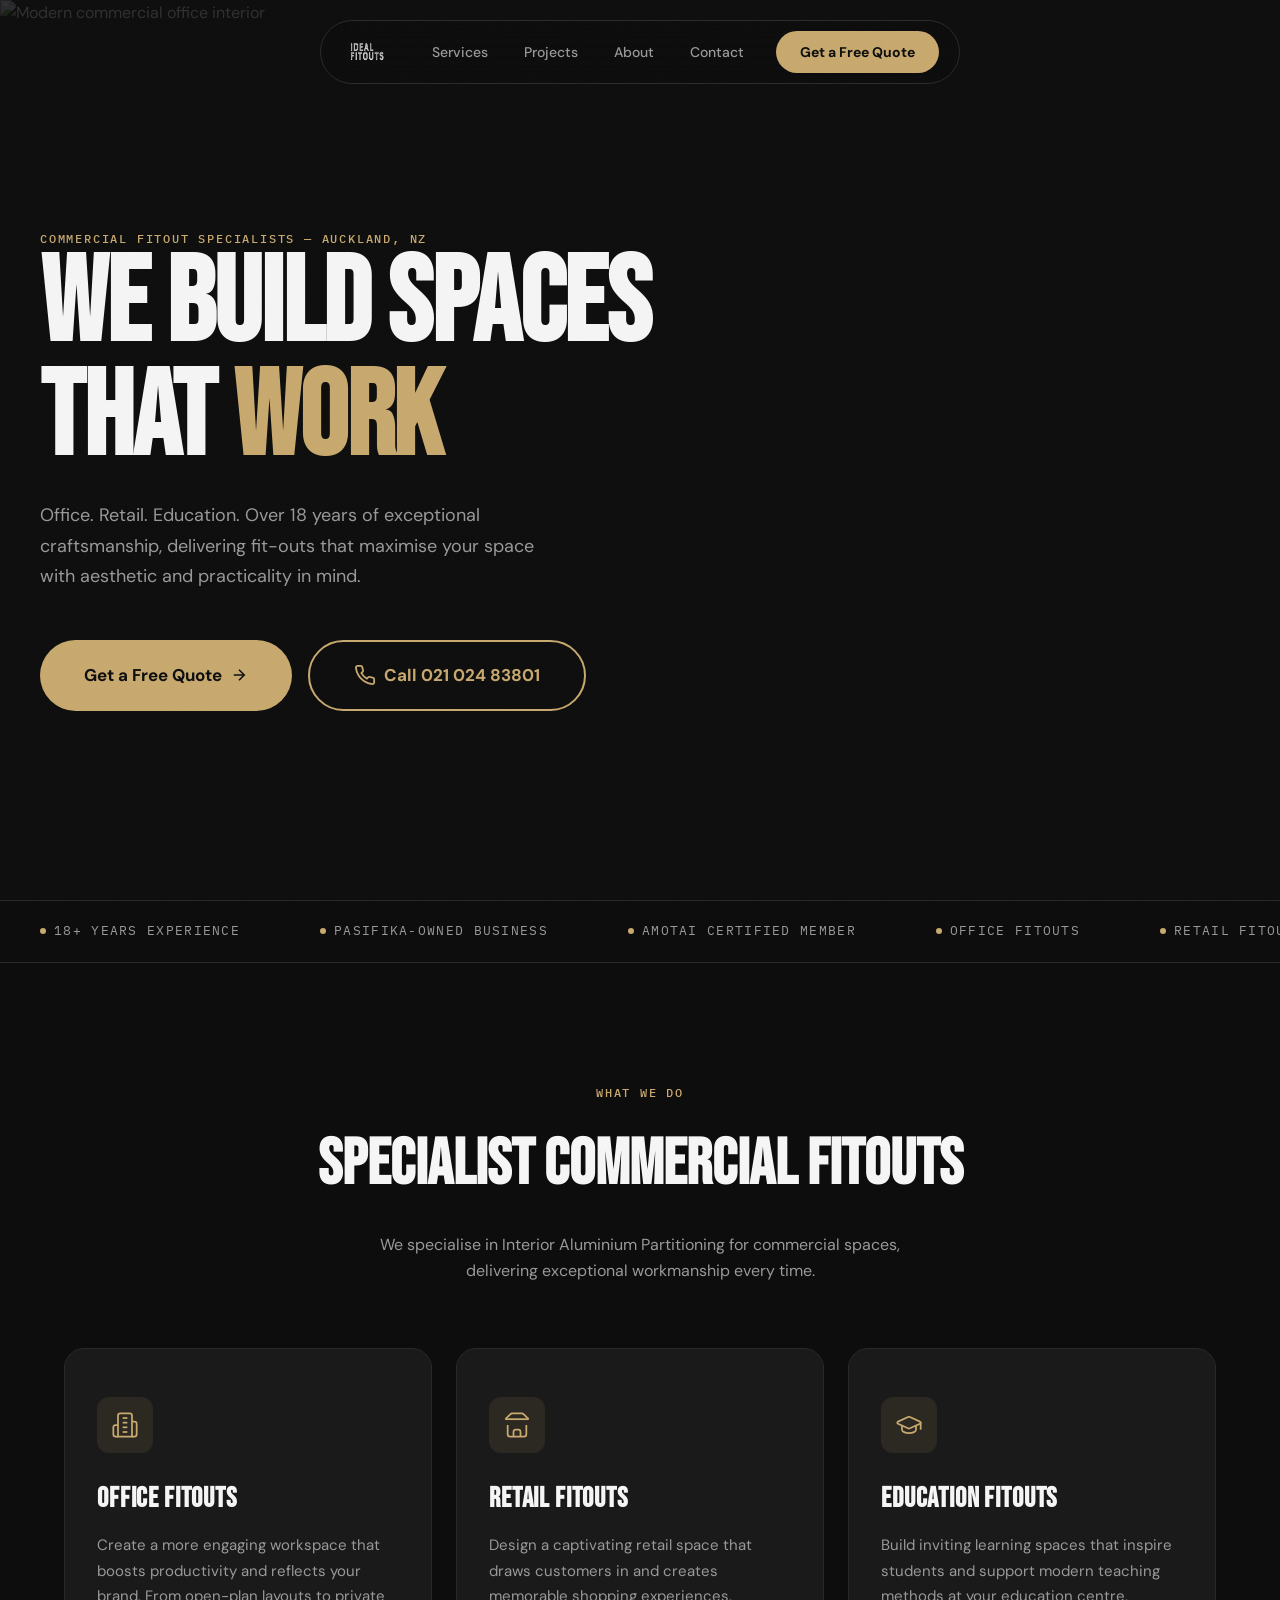
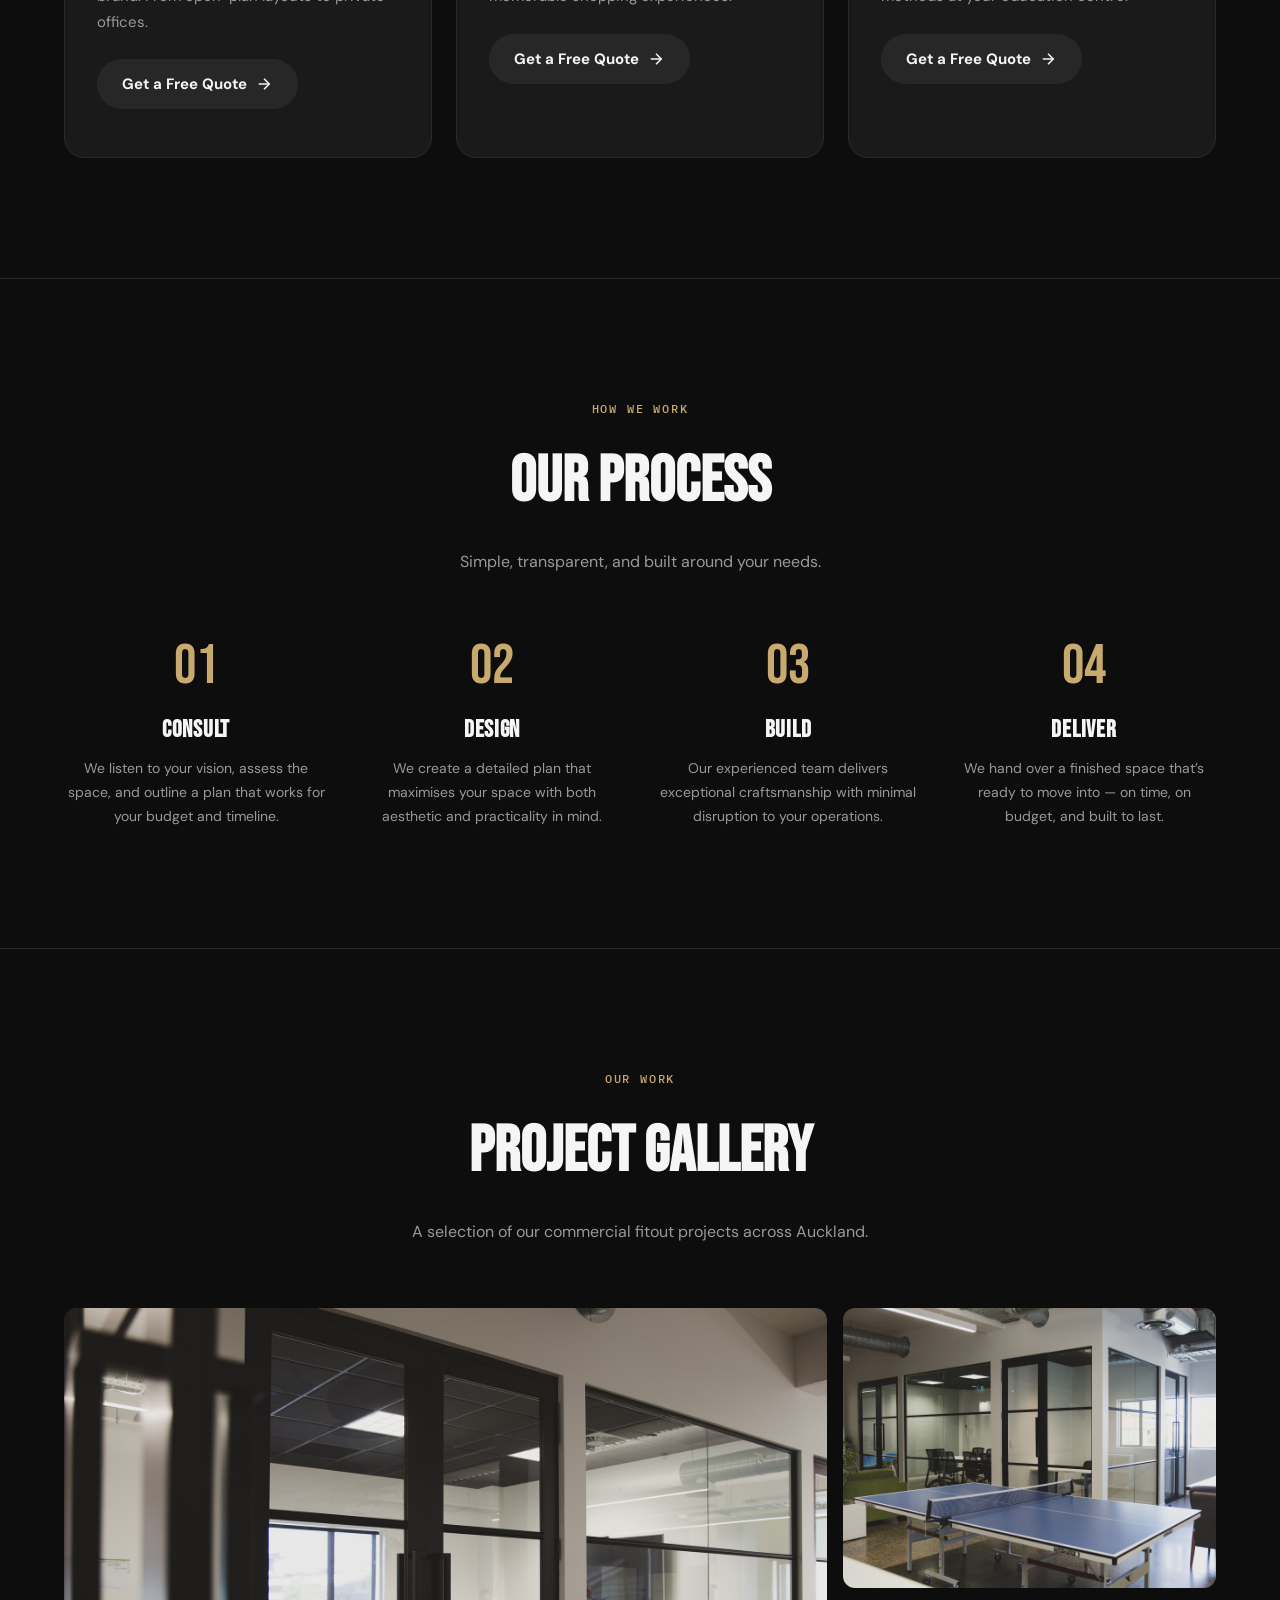
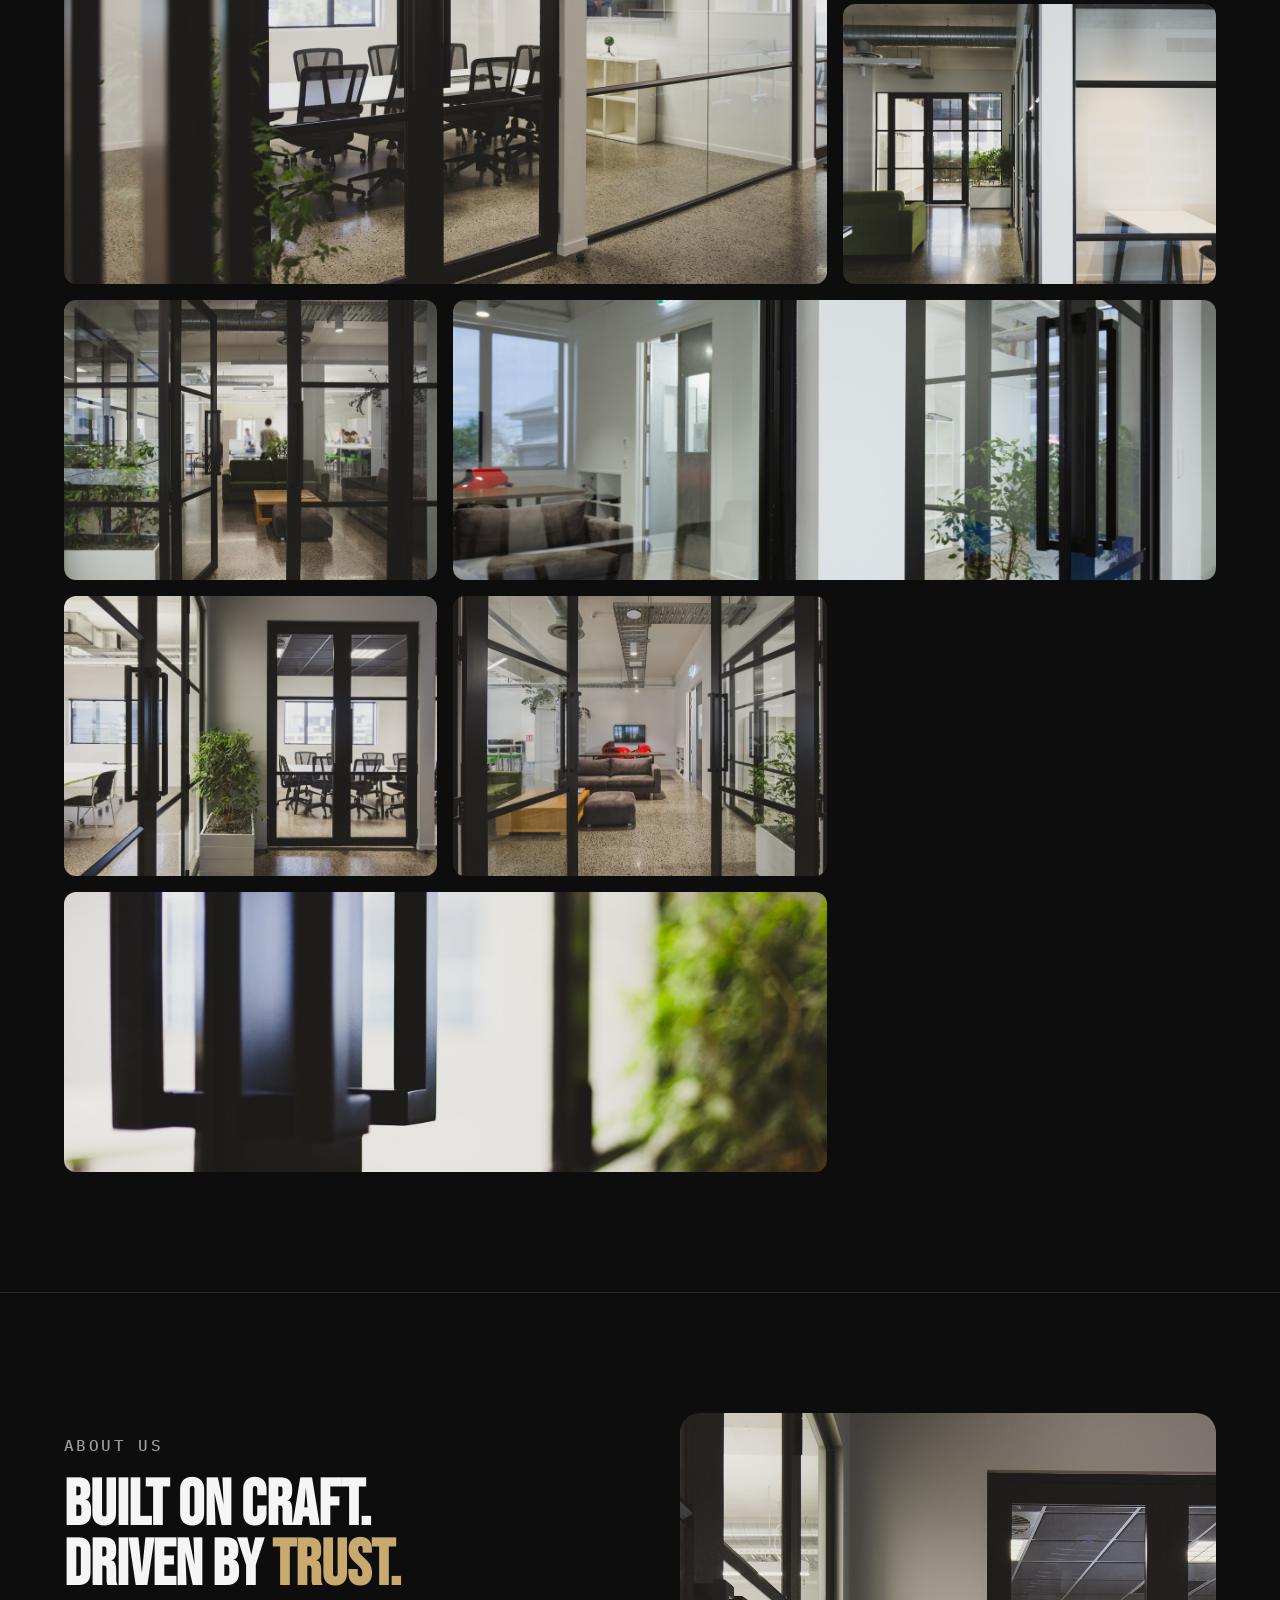
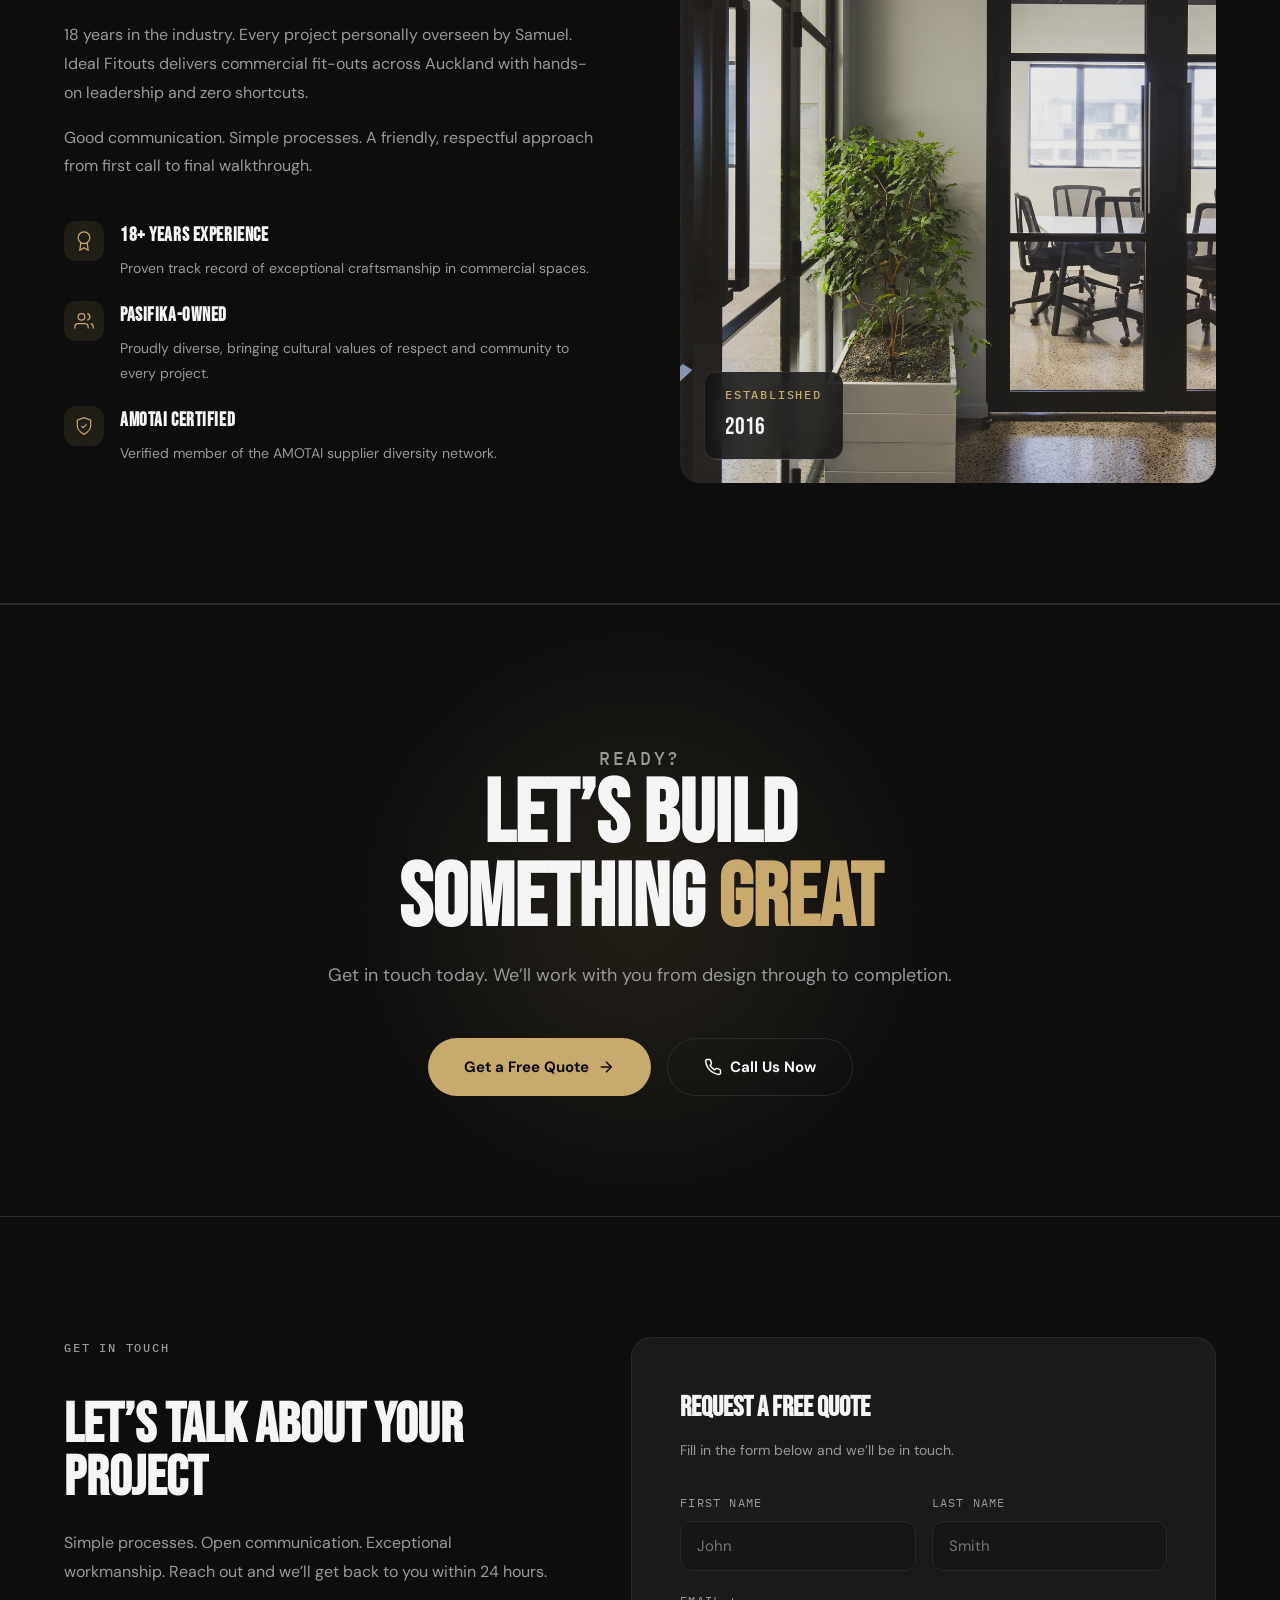
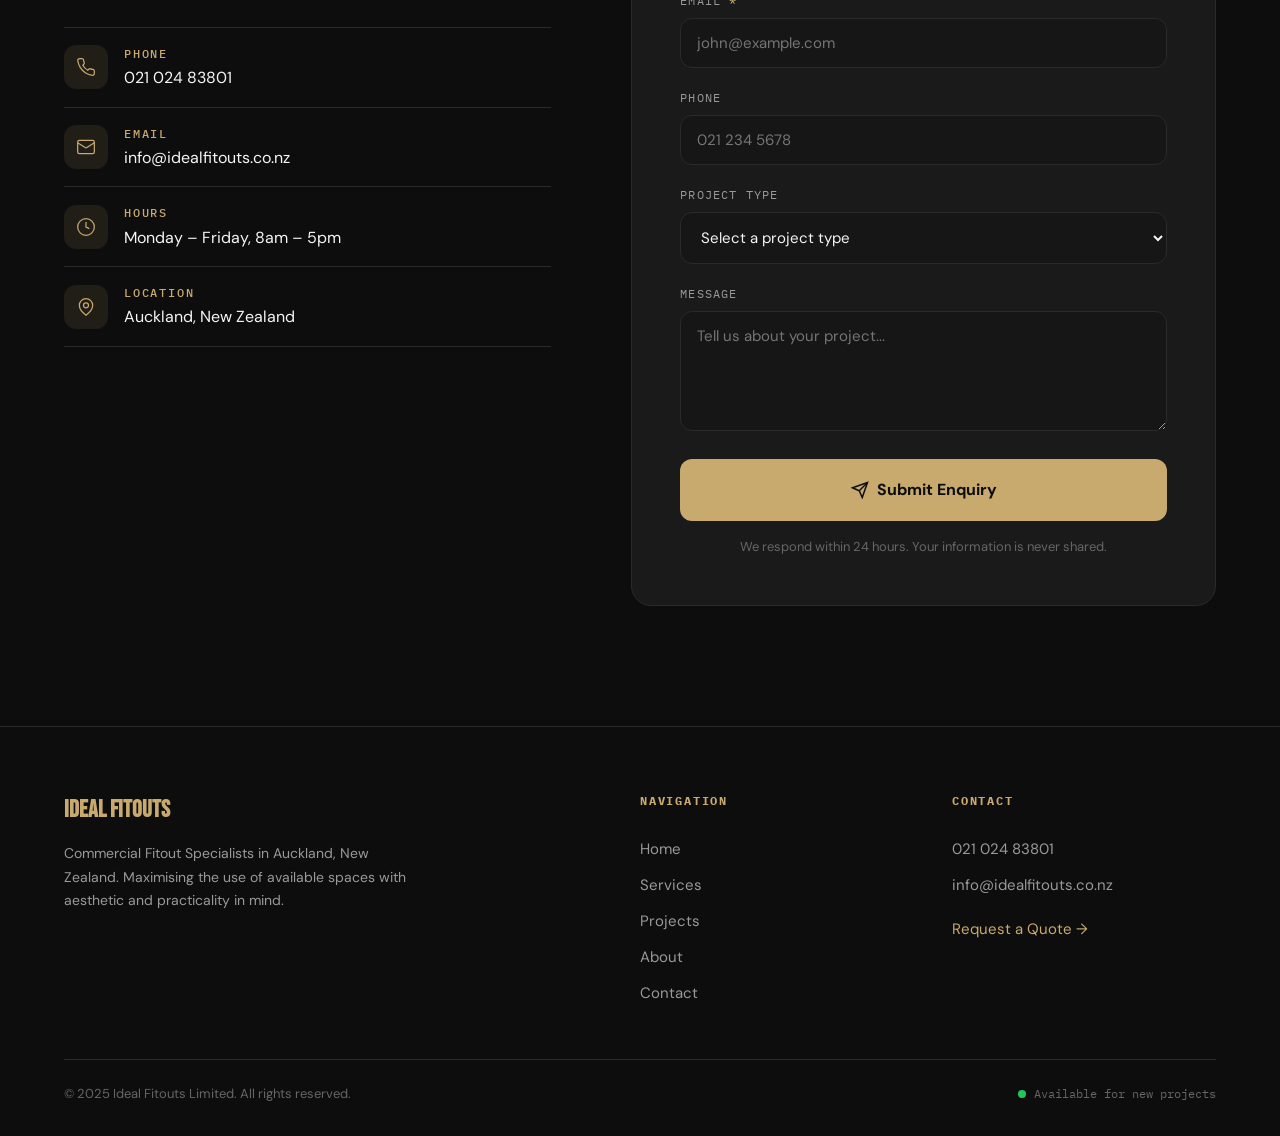
==== commit 2b1a8504: "Fix content issues, add local assets, improve CTAs - Add local logo (IF_NewLogo_ColourNoBackground.a" ====
--- a/index.html
+++ b/index.html
@@ -133,11 +133,13 @@
       box-shadow: 0 8px 32px rgba(0, 0, 0, 0.4);
     }
     .nav-logo {
-      font-family: var(--font-heading);
-      font-size: 1.3rem;
-      letter-spacing: 0.05em;
-      color: var(--accent);
+      display: flex;
+      align-items: center;
       white-space: nowrap;
+    }
+    .nav-logo img {
+      height: 36px;
+      width: auto;
     }
     .nav-links {
       display: flex;
@@ -1017,14 +1019,14 @@
 
   <!-- ===================== NAVBAR ===================== -->
   <nav class="nav" id="navbar">
-    <a href="#" class="nav-logo">IDEAL FITOUTS</a>
+    <a href="#" class="nav-logo"><img src="images/logo.avif" alt="Ideal Fitouts" style="height:36px;width:auto;" /></a>
     <div class="nav-links">
       <a href="#services">Services</a>
       <a href="#gallery">Projects</a>
       <a href="#about">About</a>
       <a href="#contact">Contact</a>
     </div>
-    <a href="#contact" class="nav-cta">Get a Quote</a>
+    <a href="#contact" class="nav-cta">Get a Free Quote</a>
     <button class="nav-hamburger" id="hamburger" aria-label="Toggle menu">
       <svg width="24" height="24" viewBox="0 0 24 24" fill="none" stroke="currentColor" stroke-width="2" stroke-linecap="round"><line x1="3" y1="6" x2="21" y2="6"/><line x1="3" y1="12" x2="21" y2="12"/><line x1="3" y1="18" x2="21" y2="18"/></svg>
     </button>
@@ -1061,13 +1063,13 @@
         Office. Retail. Education. Over 18 years of exceptional craftsmanship, delivering fit-outs that maximise your space with aesthetic and practicality in mind.
       </p>
       <div class="hero-actions">
-        <a href="#contact" class="btn btn-primary">
-          Start Your Project
+        <a href="#contact" class="btn btn-primary" style="font-size:1.0625rem;padding:20px 44px;">
+          Get a Free Quote
           <svg viewBox="0 0 24 24"><line x1="5" y1="12" x2="19" y2="12"/><polyline points="12 5 19 12 12 19"/></svg>
         </a>
-        <a href="tel:+642102483801" class="btn btn-outline">
-          <svg viewBox="0 0 24 24"><path d="M22 16.92v3a2 2 0 0 1-2.18 2 19.79 19.79 0 0 1-8.63-3.07 19.5 19.5 0 0 1-6-6 19.79 19.79 0 0 1-3.07-8.67A2 2 0 0 1 4.11 2h3a2 2 0 0 1 2 1.72 12.84 12.84 0 0 0 .7 2.81 2 2 0 0 1-.45 2.11L8.09 9.91a16 16 0 0 0 6 6l1.27-1.27a2 2 0 0 1 2.11-.45 12.84 12.84 0 0 0 2.81.7A2 2 0 0 1 22 16.92z"/></svg>
-          021 024 83801
+        <a href="tel:+642102483801" class="btn btn-primary" style="font-size:1.0625rem;padding:20px 44px;background:transparent;border:2px solid var(--accent);color:var(--accent);">
+          <svg viewBox="0 0 24 24" style="width:22px;height:22px;"><path d="M22 16.92v3a2 2 0 0 1-2.18 2 19.79 19.79 0 0 1-8.63-3.07 19.5 19.5 0 0 1-6-6 19.79 19.79 0 0 1-3.07-8.67A2 2 0 0 1 4.11 2h3a2 2 0 0 1 2 1.72 12.84 12.84 0 0 0 .7 2.81 2 2 0 0 1-.45 2.11L8.09 9.91a16 16 0 0 0 6 6l1.27-1.27a2 2 0 0 1 2.11-.45 12.84 12.84 0 0 0 2.81.7A2 2 0 0 1 22 16.92z"/></svg>
+          Call 021 024 83801
         </a>
       </div>
     </div>
@@ -1083,7 +1085,7 @@
       <span class="marquee-item"><span class="marquee-dot"></span> Retail Fitouts</span>
       <span class="marquee-item"><span class="marquee-dot"></span> Education Fitouts</span>
       <span class="marquee-item"><span class="marquee-dot"></span> Auckland Based</span>
-      <span class="marquee-item"><span class="marquee-dot"></span> Interior Aluminium Partitioning</span>
+      <span class="marquee-item"><span class="marquee-dot"></span> Aluminium Partitioning</span>
       <!-- Duplicate for seamless loop -->
       <span class="marquee-item"><span class="marquee-dot"></span> 18+ Years Experience</span>
       <span class="marquee-item"><span class="marquee-dot"></span> Pasifika-Owned Business</span>
@@ -1092,7 +1094,7 @@
       <span class="marquee-item"><span class="marquee-dot"></span> Retail Fitouts</span>
       <span class="marquee-item"><span class="marquee-dot"></span> Education Fitouts</span>
       <span class="marquee-item"><span class="marquee-dot"></span> Auckland Based</span>
-      <span class="marquee-item"><span class="marquee-dot"></span> Interior Aluminium Partitioning</span>
+      <span class="marquee-item"><span class="marquee-dot"></span> Aluminium Partitioning</span>
     </div>
   </section>
 
@@ -1114,7 +1116,7 @@
           <h3>Office Fitouts</h3>
           <p>Create a more engaging workspace that boosts productivity and reflects your brand. From open-plan layouts to private offices.</p>
           <a href="#contact" class="btn btn-ghost">
-            Get a Quote
+            Get a Free Quote
             <svg viewBox="0 0 24 24"><line x1="5" y1="12" x2="19" y2="12"/><polyline points="12 5 19 12 12 19"/></svg>
           </a>
         </div>
@@ -1127,7 +1129,7 @@
           <h3>Retail Fitouts</h3>
           <p>Design a captivating retail space that draws customers in and creates memorable shopping experiences.</p>
           <a href="#contact" class="btn btn-ghost">
-            Get a Quote
+            Get a Free Quote
             <svg viewBox="0 0 24 24"><line x1="5" y1="12" x2="19" y2="12"/><polyline points="12 5 19 12 12 19"/></svg>
           </a>
         </div>
@@ -1140,7 +1142,7 @@
           <h3>Education Fitouts</h3>
           <p>Build inviting learning spaces that inspire students and support modern teaching methods at your education centre.</p>
           <a href="#contact" class="btn btn-ghost">
-            Get a Quote
+            Get a Free Quote
             <svg viewBox="0 0 24 24"><line x1="5" y1="12" x2="19" y2="12"/><polyline points="12 5 19 12 12 19"/></svg>
           </a>
         </div>
@@ -1177,8 +1179,8 @@
         </div>
         <div class="process-step reveal">
           <div class="process-num">04</div>
-          <h3>Maintain</h3>
-          <p>We stand behind our work with ongoing support and maintenance to keep your space looking its best.</p>
+          <h3>Deliver</h3>
+          <p>We hand over a finished space that&rsquo;s ready to move into &mdash; on time, on budget, and built to last.</p>
         </div>
       </div>
     </div>
@@ -1195,37 +1197,42 @@
         <p style="color:var(--text-muted);max-width:520px;margin:16px auto 0;">A selection of our commercial fitout projects across Auckland.</p>
       </div>
 
+      <!--
+        PROJECT IMAGES: Ask the client to send the actual image files.
+        The old Wix URLs (static.wixstatic.com) can break anytime.
+        Place files as images/gallery-1.jpg through gallery-8.jpg.
+      -->
       <div class="gallery-grid">
         <div class="gallery-item span-2 span-tall">
-          <img src="https://static.wixstatic.com/media/e3d81d_4b9f9f3edc104f62aff90c038e306049~mv2.jpg/v1/fill/w_1920,h_1280,al_c/e3d81d_4b9f9f3edc104f62aff90c038e306049~mv2.jpg" alt="Commercial office fitout with modern glass partitions" loading="lazy" />
+          <img src="images/gallery-1.jpg" alt="Commercial office fitout with modern glass partitions" loading="lazy" />
           <span class="gallery-label">Office Fitout</span>
         </div>
         <div class="gallery-item">
-          <img src="https://static.wixstatic.com/media/e3d81d_a6ca806df1f2491fb72add48bf87ea42~mv2.jpg/v1/fill/w_1920,h_1280,al_c/e3d81d_a6ca806df1f2491fb72add48bf87ea42~mv2.jpg" alt="Office partition installation with aluminium framing" loading="lazy" />
+          <img src="images/gallery-2.jpg" alt="Office partition installation with aluminium framing" loading="lazy" />
           <span class="gallery-label">Partitioning</span>
         </div>
         <div class="gallery-item">
-          <img src="https://static.wixstatic.com/media/e3d81d_235309435ac1477396e7fe3db8f65233~mv2.jpg/v1/fill/w_1920,h_1280,al_c/e3d81d_235309435ac1477396e7fe3db8f65233~mv2.jpg" alt="Completed retail fitout showcasing interior design" loading="lazy" />
+          <img src="images/gallery-3.jpg" alt="Completed retail fitout showcasing interior design" loading="lazy" />
           <span class="gallery-label">Retail Space</span>
         </div>
         <div class="gallery-item">
-          <img src="https://static.wixstatic.com/media/e3d81d_fbbb8e26d35941e9a8e77df7a416414a~mv2.jpg/v1/fill/w_1920,h_1280,al_c/e3d81d_fbbb8e26d35941e9a8e77df7a416414a~mv2.jpg" alt="Interior aluminium partitioning for commercial spaces" loading="lazy" />
+          <img src="images/gallery-4.jpg" alt="Interior aluminium partitioning for commercial spaces" loading="lazy" />
           <span class="gallery-label">Aluminium Systems</span>
         </div>
         <div class="gallery-item span-2">
-          <img src="https://static.wixstatic.com/media/e3d81d_835d061e50944b97b0710657ace3a393~mv2.jpg/v1/fill/w_1920,h_1280,al_c/e3d81d_835d061e50944b97b0710657ace3a393~mv2.jpg" alt="Education centre fitout with modern learning spaces" loading="lazy" />
+          <img src="images/gallery-5.jpg" alt="Education centre fitout with modern learning spaces" loading="lazy" />
           <span class="gallery-label">Education Centre</span>
         </div>
         <div class="gallery-item">
-          <img src="https://static.wixstatic.com/media/e3d81d_90bae1f312bc46e7979f9fe394ccd5dc~mv2.jpg/v1/fill/w_1920,h_1280,al_c/e3d81d_90bae1f312bc46e7979f9fe394ccd5dc~mv2.jpg" alt="Modern workspace design by Ideal Fitouts" loading="lazy" />
+          <img src="images/gallery-6.jpg" alt="Modern workspace design by Ideal Fitouts" loading="lazy" />
           <span class="gallery-label">Modern Workspace</span>
         </div>
         <div class="gallery-item">
-          <img src="https://static.wixstatic.com/media/e3d81d_74bef178154d4c6db7fb9794de4325e6~mv2.jpg/v1/fill/w_1920,h_1280,al_c/e3d81d_74bef178154d4c6db7fb9794de4325e6~mv2.jpg" alt="Glass partitioning system for open-plan offices" loading="lazy" />
+          <img src="images/gallery-7.jpg" alt="Glass partitioning system for open-plan offices" loading="lazy" />
           <span class="gallery-label">Glass Partitions</span>
         </div>
         <div class="gallery-item span-2">
-          <img src="https://static.wixstatic.com/media/e3d81d_d2017d7553b64e4c9ff48973a0f11116~mv2.jpg/v1/fill/w_1920,h_1280,al_c/e3d81d_d2017d7553b64e4c9ff48973a0f11116~mv2.jpg" alt="Office construction and fitout project in Auckland" loading="lazy" />
+          <img src="images/gallery-8.jpg" alt="Office construction and fitout project in Auckland" loading="lazy" />
           <span class="gallery-label">Auckland Project</span>
         </div>
       </div>
@@ -1241,8 +1248,8 @@
         <div class="manifesto-text reveal">
           <p class="label">About Us</p>
           <h2>BUILT ON CRAFT.<br/> DRIVEN BY <span style="color:var(--accent);">TRUST.</span></h2>
-          <p>Founded by Samuel in 2016, Ideal Fitouts brings over 18 years of qualified building experience to every commercial project. Samuel monitors and oversees all projects directly to ensure the quality and workmanship is at a high standard.</p>
-          <p>We pride ourselves in having a friendly, respectful and informative approach to our clients. It is important to us to establish a trusting relationship through good communication and simple processes.</p>
+          <p>18 years in the industry. Every project personally overseen by Samuel. Ideal Fitouts delivers commercial fit-outs across Auckland with hands-on leadership and zero shortcuts.</p>
+          <p>Good communication. Simple processes. A friendly, respectful approach from first call to final walkthrough.</p>
 
           <div class="manifesto-points">
             <div class="manifesto-point">
@@ -1276,7 +1283,8 @@
         </div>
 
         <div class="manifesto-image reveal">
-          <img src="https://static.wixstatic.com/media/e3d81d_90bae1f312bc46e7979f9fe394ccd5dc~mv2.jpg/v1/fill/w_960,h_1200,al_c,q_80/e3d81d_90bae1f312bc46e7979f9fe394ccd5dc~mv2.jpg" alt="Ideal Fitouts workspace project" loading="lazy" />
+          <!-- Replace with client-provided image -->
+          <img src="images/gallery-6.jpg" alt="Ideal Fitouts workspace project" loading="lazy" />
           <div class="manifesto-badge">
             <p class="label">Established</p>
             <span>2016</span>
@@ -1288,25 +1296,7 @@
 
   <div class="divider"></div>
 
-  <!-- ===================== TESTIMONIAL ===================== -->
-  <section class="section-pad">
-    <div class="container">
-      <div class="text-center reveal">
-        <p class="label">Client Feedback</p>
-      </div>
-      <div class="testimonial-card reveal" style="margin-top:48px;">
-        <div class="testimonial-stars">
-          <svg viewBox="0 0 24 24"><polygon points="12 2 15.09 8.26 22 9.27 17 14.14 18.18 21.02 12 17.77 5.82 21.02 7 14.14 2 9.27 8.91 8.26 12 2"/></svg>
-          <svg viewBox="0 0 24 24"><polygon points="12 2 15.09 8.26 22 9.27 17 14.14 18.18 21.02 12 17.77 5.82 21.02 7 14.14 2 9.27 8.91 8.26 12 2"/></svg>
-          <svg viewBox="0 0 24 24"><polygon points="12 2 15.09 8.26 22 9.27 17 14.14 18.18 21.02 12 17.77 5.82 21.02 7 14.14 2 9.27 8.91 8.26 12 2"/></svg>
-          <svg viewBox="0 0 24 24"><polygon points="12 2 15.09 8.26 22 9.27 17 14.14 18.18 21.02 12 17.77 5.82 21.02 7 14.14 2 9.27 8.91 8.26 12 2"/></svg>
-          <svg viewBox="0 0 24 24"><polygon points="12 2 15.09 8.26 22 9.27 17 14.14 18.18 21.02 12 17.77 5.82 21.02 7 14.14 2 9.27 8.91 8.26 12 2"/></svg>
-        </div>
-        <blockquote>&ldquo;Execution of the Project is not just about completing the Project but the whole experience. From the first point of contact till the end of the project, we strive to ensure the client feels comfortable, informed and most importantly trust us to deliver on all that is required.&rdquo;</blockquote>
-        <p class="testimonial-author">&mdash; Samuel, Director of Ideal Fitouts</p>
-      </div>
-    </div>
-  </section>
+  <!-- TESTIMONIAL: Add a real client review here when available -->
 
   <div class="divider"></div>
 
@@ -1320,7 +1310,7 @@
         <p>Get in touch today. We&rsquo;ll work with you from design through to completion.</p>
         <div class="cta-actions">
           <a href="#contact" class="btn btn-primary">
-            Start Your Project
+            Get a Free Quote
             <svg viewBox="0 0 24 24"><line x1="5" y1="12" x2="19" y2="12"/><polyline points="12 5 19 12 12 19"/></svg>
           </a>
           <a href="tel:+642102483801" class="btn btn-outline">
